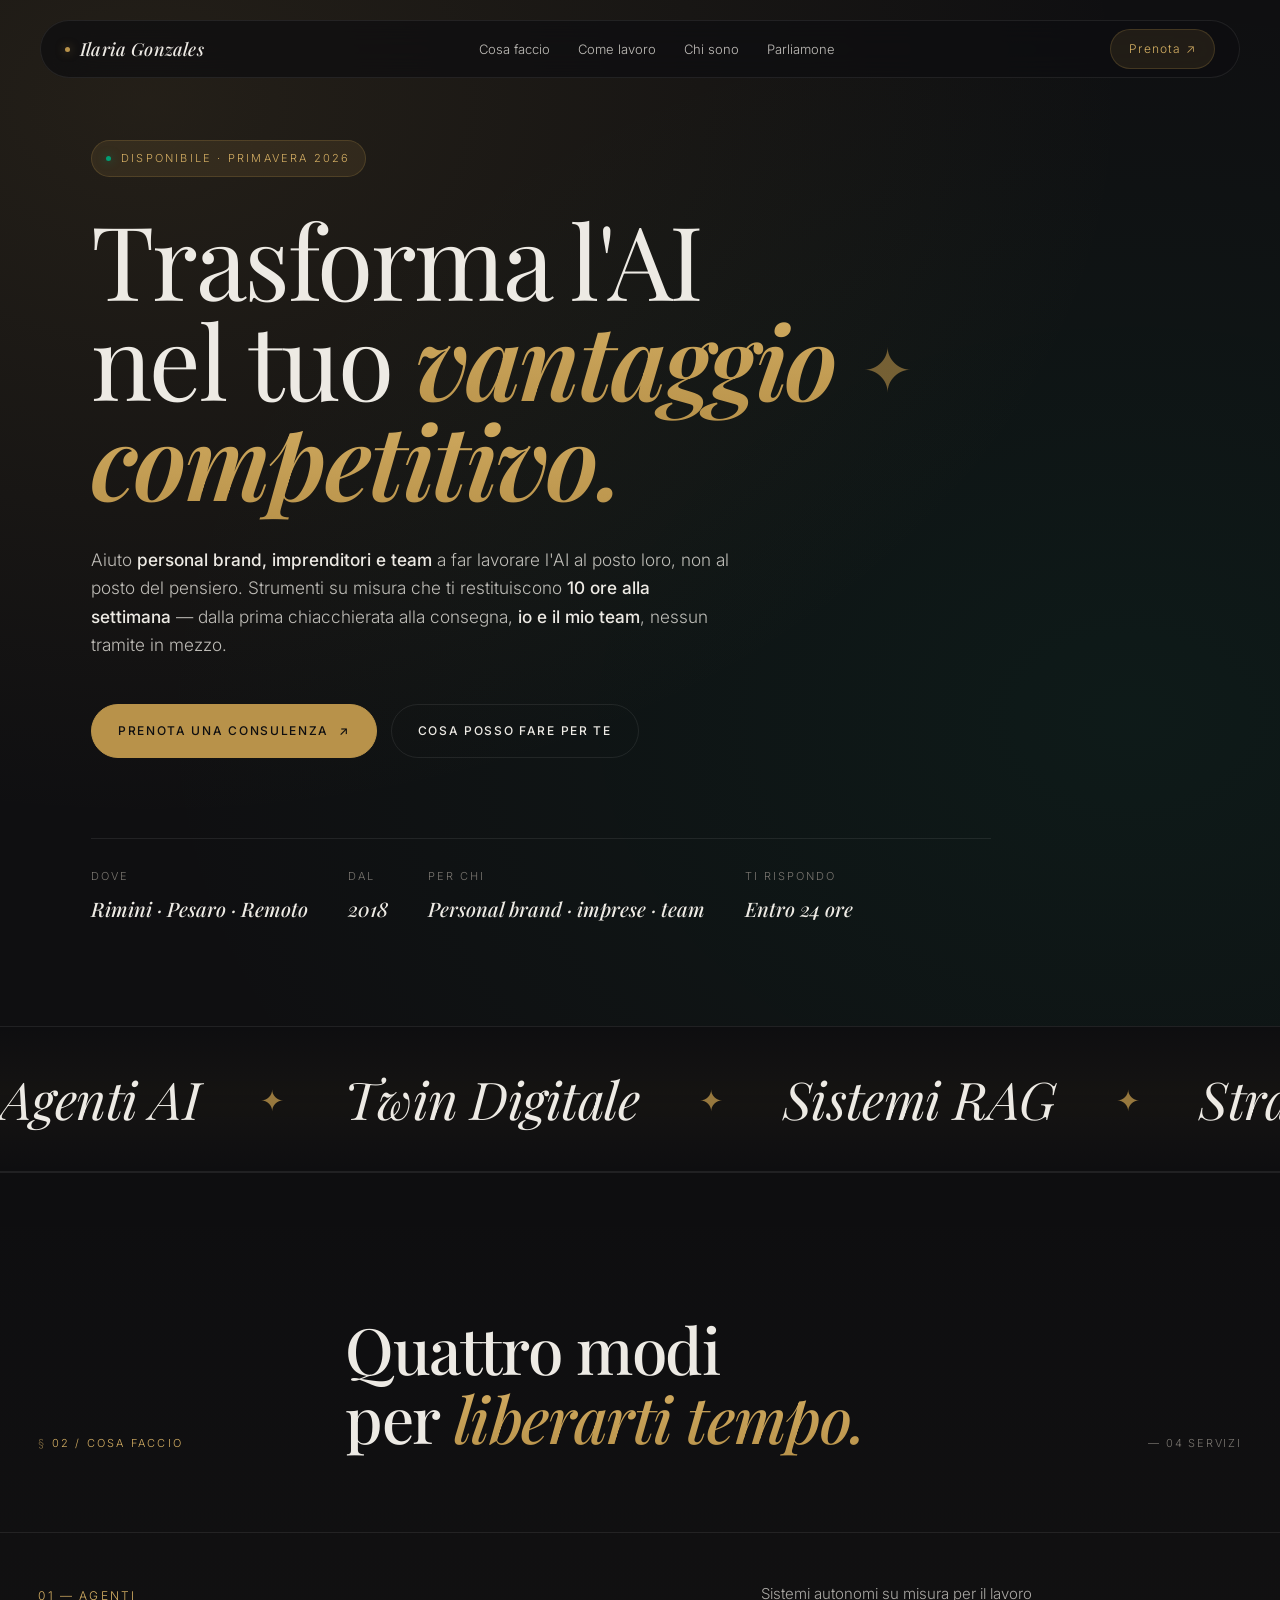
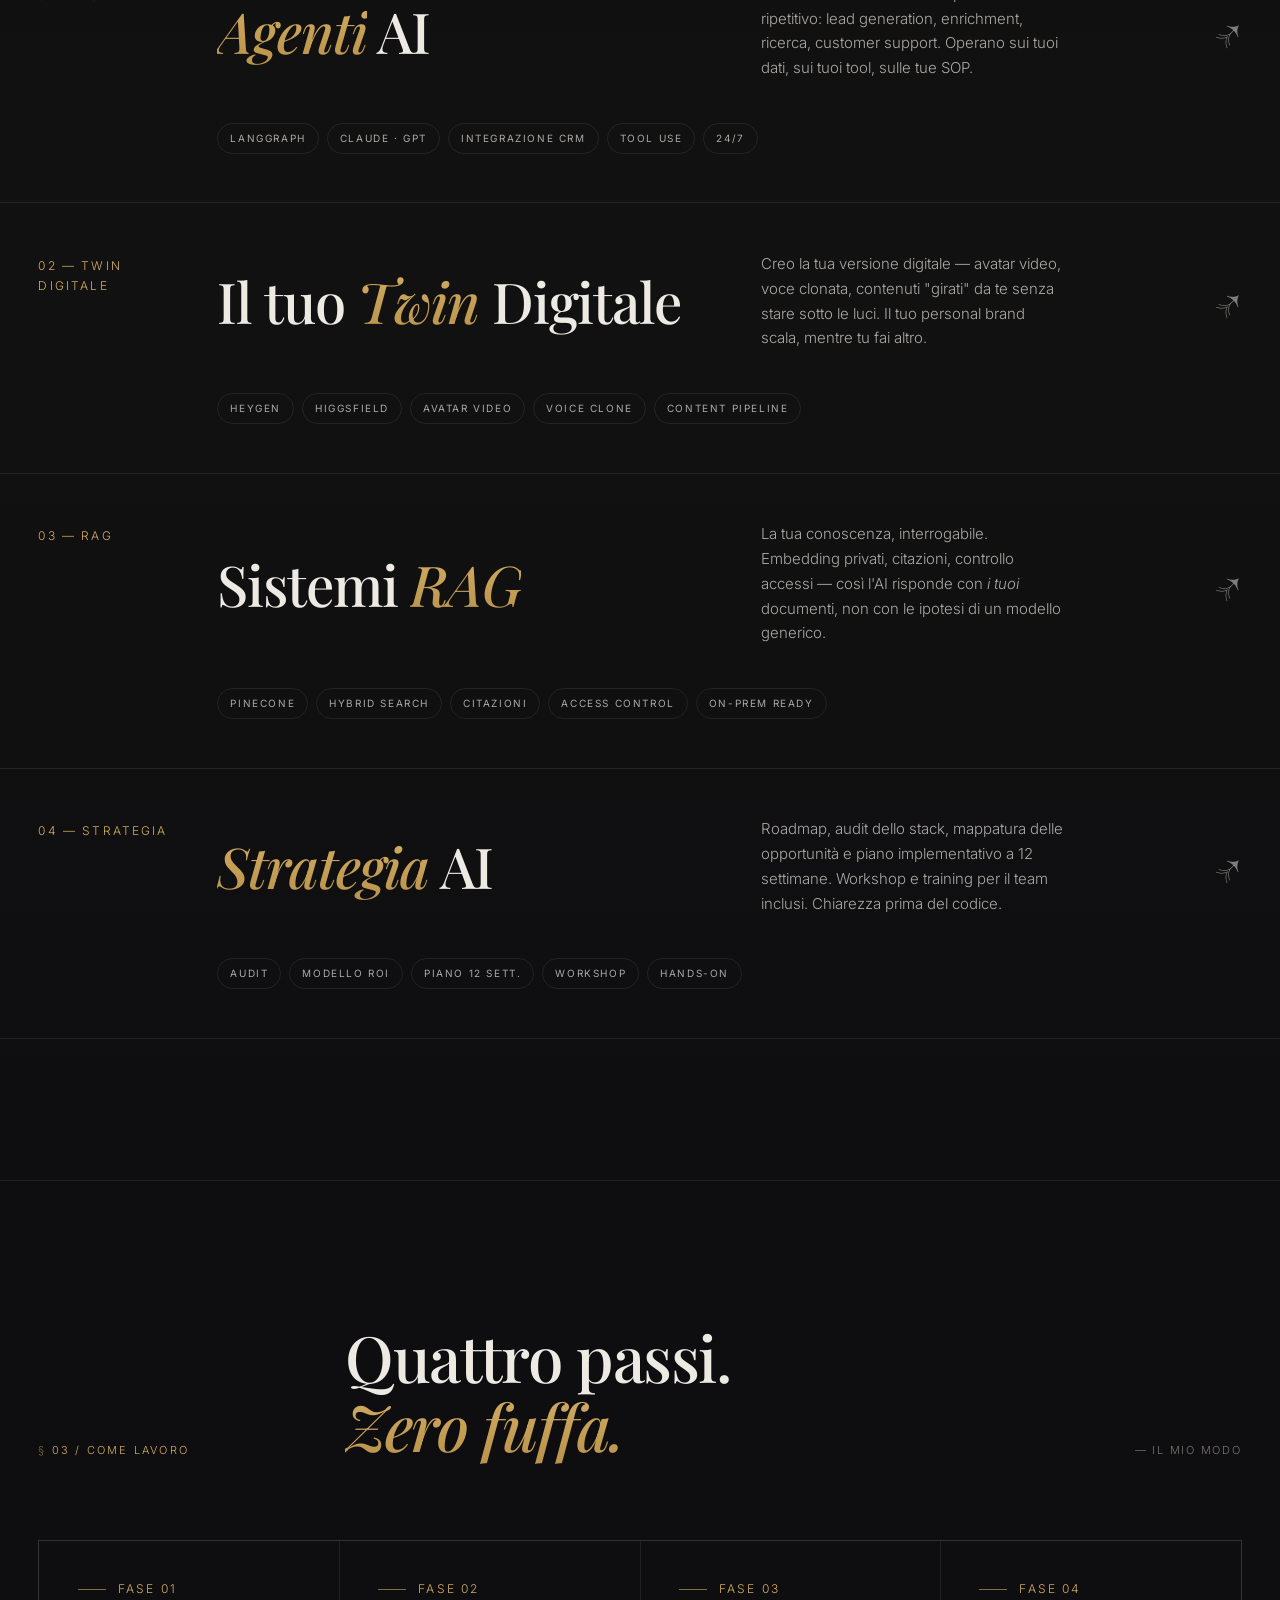
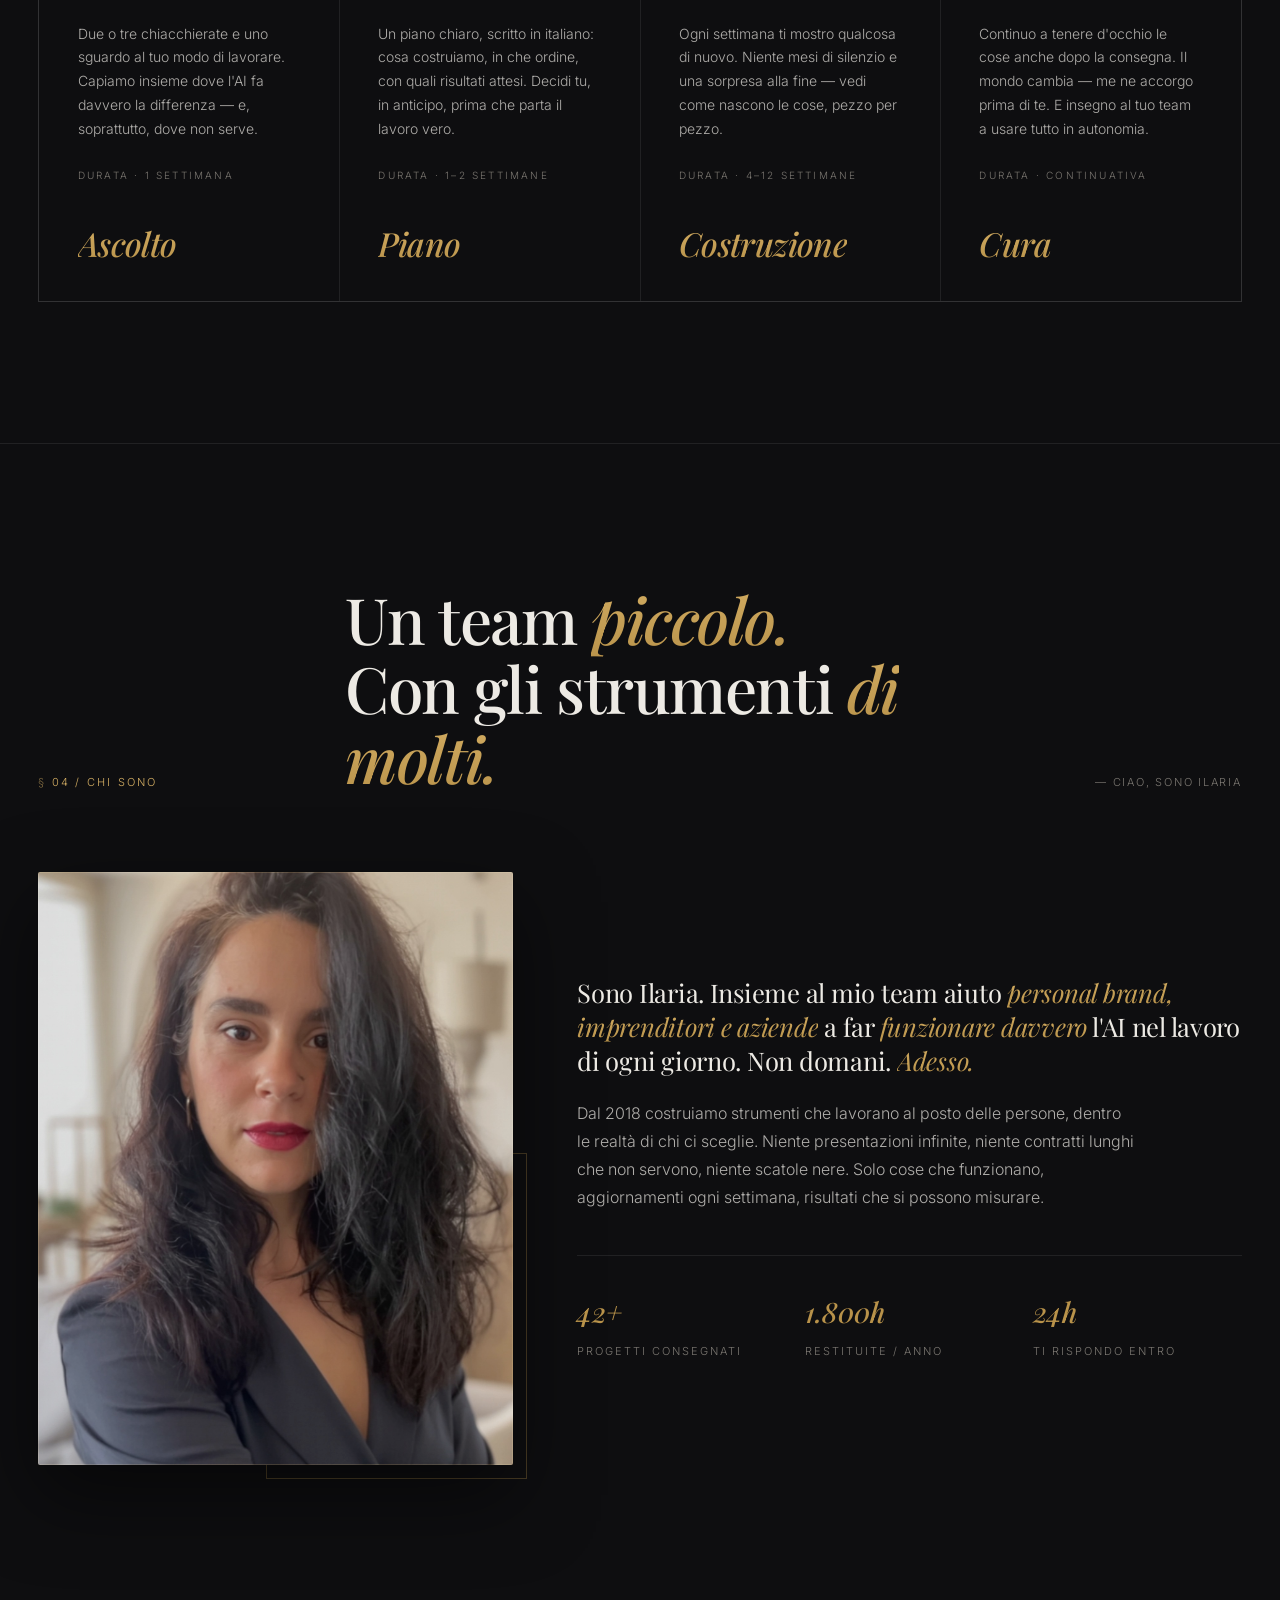
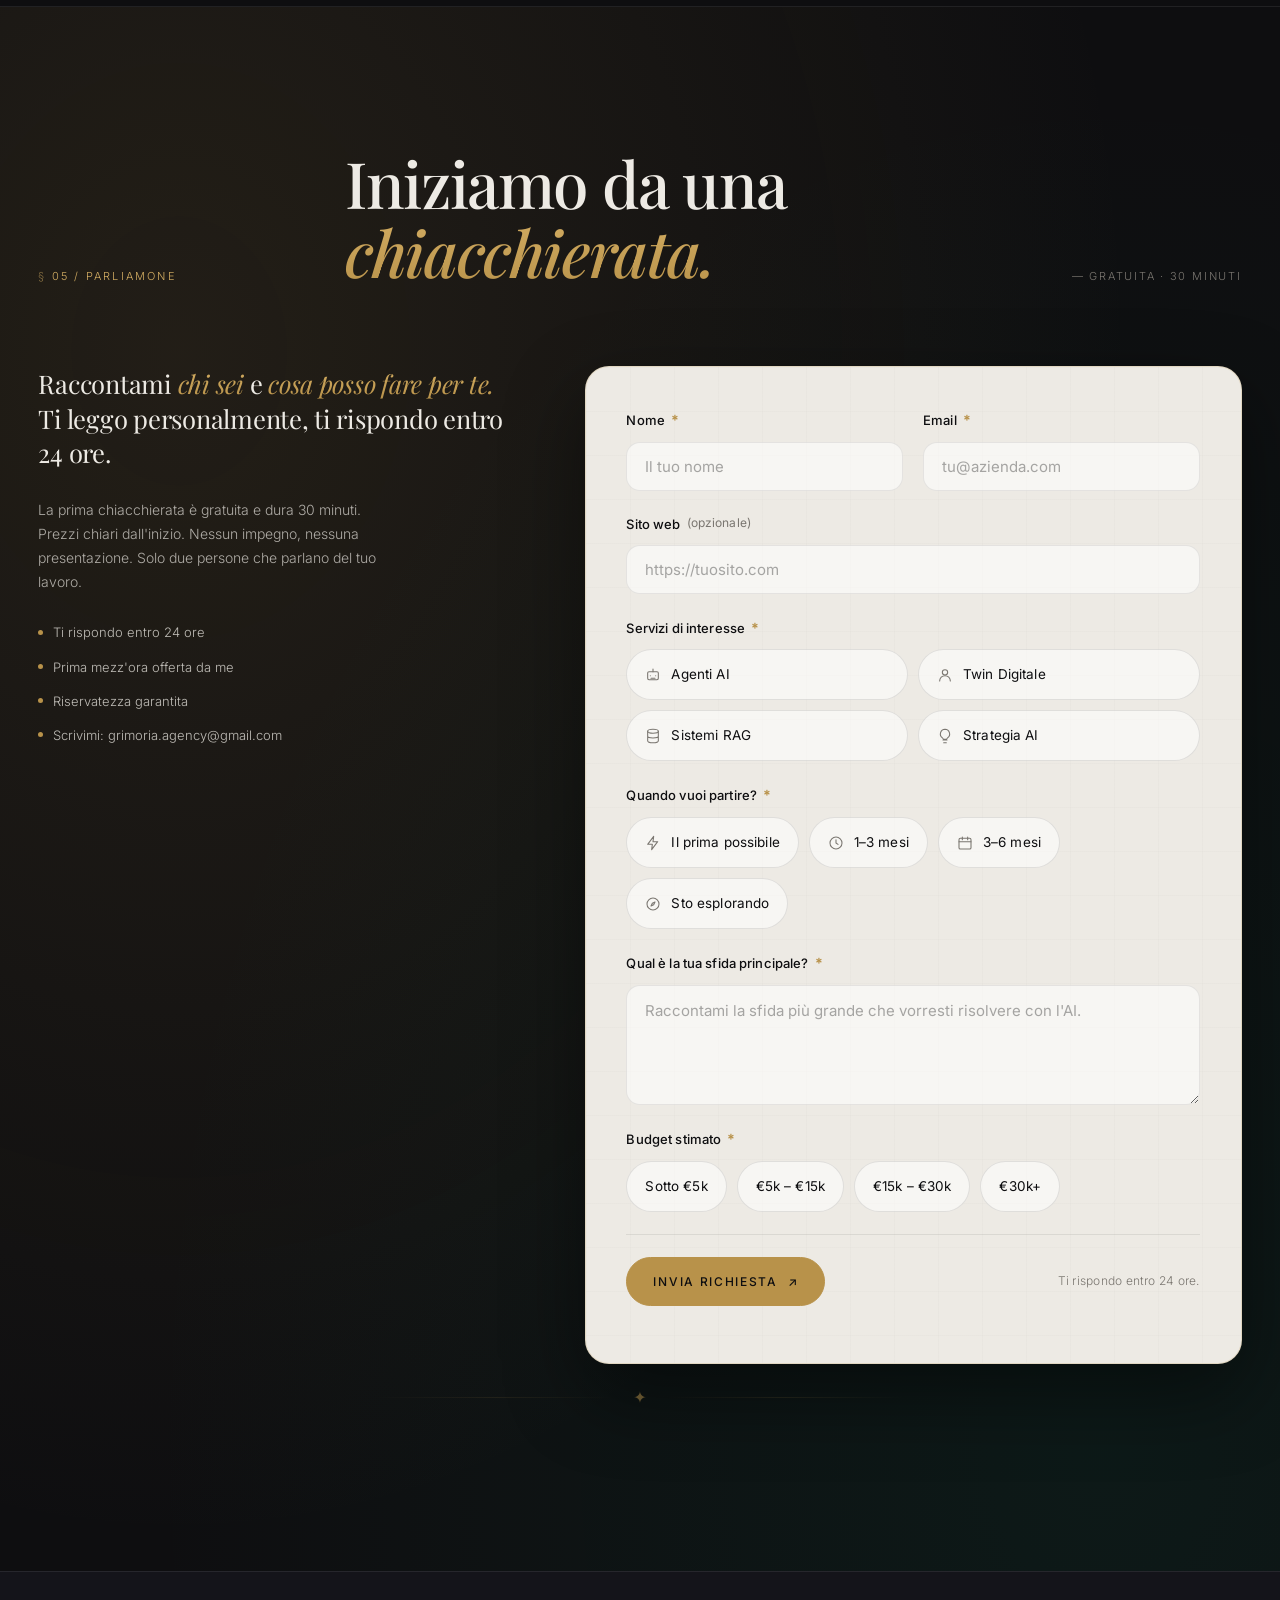
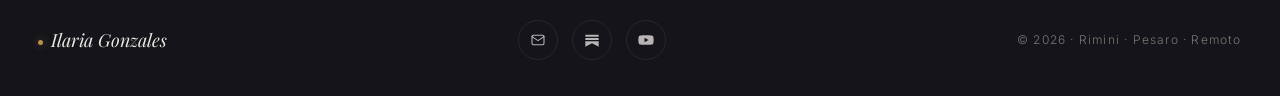
==== site/public/agency/index.html @ c204a9b6 "feat(site): upgrade grimoria.it — hero motion, lead magnet, agency nav - Hero: Variant B "Soul State" ====
<!DOCTYPE html>
<html lang="it">
<head>
<meta charset="utf-8"/>
<meta name="viewport" content="width=device-width,initial-scale=1"/>
<title>Ilaria Gonzales — Sistemi AI, Agenti & Strategia</title>
<meta name="description" content="Aiuto fondatrici, imprenditori e team piccoli a trasformare l'AI nel loro vantaggio quotidiano. Meno ore perse, più risultati — dalla prima chiacchierata alla consegna."/>
<meta property="og:title" content="Ilaria Gonzales — L'AI che lavora al posto tuo"/>
<meta property="og:description" content="Costruisco strumenti AI che fanno il lavoro ripetitivo al posto tuo. Meno ore perse, più tempo per quello che conta."/>
<meta property="og:type" content="website"/>
<link rel="preconnect" href="https://fonts.googleapis.com"/>
<link rel="preconnect" href="https://fonts.gstatic.com" crossorigin/>
<link href="https://fonts.googleapis.com/css2?family=Playfair+Display:ital,wght@0,400;0,500;0,600;0,700;1,400;1,500;1,700;1,900&family=Inter:wght@300;400;500;600&display=swap" rel="stylesheet"/>
<link rel="icon" type="image/svg+xml" href="data:image/svg+xml;utf8,<svg xmlns='http://www.w3.org/2000/svg' viewBox='0 0 32 32'><rect width='32' height='32' fill='%230E0E10'/><text x='50%25' y='64%25' text-anchor='middle' font-family='Playfair Display,Georgia,serif' font-style='italic' font-size='22' font-weight='700' fill='%23B8924A'>i</text></svg>"/>
<style>
/* ═════════════ tokens ═════════════ */
:root{
  --obsidian:#0E0E10;
  --obsidian-2:#14141A;
  --pearl:#EDEAE4;
  --pearl-deep:#E0DDD7;
  --gold:#B8924A;
  --gold-2:#D4AE63;
  --gold-dim:rgba(184,146,74,.12);
  --emerald:#009E74;
  --emerald-dim:rgba(0,158,116,.12);
  --charcoal:#3A3530;
  --stone:#7A7670;
  --border-light:rgba(255,255,255,.08);
  --border-gold:rgba(184,146,74,.22);
  --easing:cubic-bezier(.2,.8,.2,1);
}
*,*::before,*::after{box-sizing:border-box;margin:0;padding:0}
html{scroll-behavior:smooth;font-size:16px}
body{
  font-family:'Inter',system-ui,sans-serif;
  font-weight:300;line-height:1.7;
  background:var(--obsidian);color:var(--pearl);
  -webkit-font-smoothing:antialiased;
  overflow-x:hidden;
}
h1,h2,h3,h4{
  font-family:'Playfair Display',Georgia,serif;
  font-weight:500;letter-spacing:-.018em;line-height:1.08;
}
a{color:inherit;text-decoration:none}
img{max-width:100%;display:block}
::selection{background:rgba(184,146,74,.25);color:var(--gold-2)}

@media (prefers-reduced-motion:reduce){
  *,*::before,*::after{animation-duration:.01ms!important;transition-duration:.01ms!important;animation-iteration-count:1!important}
}

.mono{font-family:'Inter',sans-serif;font-weight:400;letter-spacing:.14em;text-transform:uppercase;font-size:11px}
.tag{font-family:'Inter',sans-serif;font-size:11px;letter-spacing:.18em;text-transform:uppercase;color:var(--stone)}
.wrap{max-width:1320px;margin:0 auto;padding:0 clamp(20px,3vw,40px)}

/* gold ornaments */
.orn-dot{display:inline-block;width:5px;height:5px;border-radius:50%;background:var(--gold);box-shadow:0 0 10px rgba(184,146,74,.55)}

/* reveal */
.reveal{opacity:0;transform:translateY(28px);transition:opacity .8s var(--easing),transform .8s var(--easing)}
.reveal.on{opacity:1;transform:translateY(0)}
.reveal-d1{transition-delay:.1s}.reveal-d2{transition-delay:.22s}.reveal-d3{transition-delay:.36s}.reveal-d4{transition-delay:.5s}

/* ═════════════ nav ═════════════ */
#nav{
  position:fixed;top:20px;left:50%;transform:translateX(-50%);
  width:calc(100% - 40px);max-width:1200px;z-index:100;
  background:rgba(14,14,16,.7);
  -webkit-backdrop-filter:blur(24px);backdrop-filter:blur(24px);
  border:1px solid var(--border-light);
  border-radius:100px;padding:0 24px;height:58px;
  display:flex;align-items:center;justify-content:space-between;
  transition:background .3s var(--easing);
}
#nav .brand{display:flex;align-items:center;gap:10px;font-family:'Playfair Display',serif;font-style:italic;font-weight:500;font-size:18px;letter-spacing:.01em}
#nav .brand .orn-dot{animation:pulse 2.4s var(--easing) infinite}
@keyframes pulse{
  0%{box-shadow:0 0 0 0 rgba(184,146,74,.55)}
  70%{box-shadow:0 0 0 12px rgba(184,146,74,0)}
  100%{box-shadow:0 0 0 0 rgba(184,146,74,0)}
}
#nav ul{list-style:none;display:flex;gap:28px}
#nav ul a{font-size:13px;color:var(--pearl);opacity:.8;transition:color .3s var(--easing),opacity .3s var(--easing);position:relative;padding:4px 0}
#nav ul a::after{content:"";position:absolute;left:0;bottom:0;height:1px;width:0;background:var(--gold);transition:width .4s var(--easing)}
#nav ul a:hover{opacity:1;color:var(--gold-2)}
#nav ul a:hover::after{width:100%}
#nav .cta-nav{
  display:inline-flex;align-items:center;gap:8px;
  padding:9px 18px;border:1px solid var(--border-gold);
  border-radius:999px;font-size:12px;letter-spacing:.1em;
  color:var(--gold-2);background:var(--gold-dim);
  transition:background .3s var(--easing),color .3s var(--easing),border-color .3s var(--easing);
}
#nav .cta-nav:hover{background:var(--gold);color:var(--obsidian);border-color:var(--gold)}
@media(max-width:820px){ #nav ul{display:none} }

/* ═════════════ hero ═════════════ */
.hero{
  position:relative;min-height:100vh;
  padding:140px 0 100px;
  display:flex;flex-direction:column;justify-content:center;
  overflow:hidden;
}
.hero::before{
  content:"";position:absolute;inset:-20% -10% auto -10%;height:120%;
  background:
    radial-gradient(ellipse at 18% 25%,rgba(184,146,74,.12),transparent 55%),
    radial-gradient(ellipse at 82% 75%,rgba(0,158,116,.08),transparent 55%);
  pointer-events:none;z-index:0;
}
.hero::after{
  content:"";position:absolute;inset:0;pointer-events:none;z-index:0;
  background-image:url("data:image/svg+xml;utf8,<svg xmlns='http://www.w3.org/2000/svg' width='280' height='280'><filter id='n'><feTurbulence type='fractalNoise' baseFrequency='.9' numOctaves='2' stitchTiles='stitch'/><feColorMatrix values='0 0 0 0 1  0 0 0 0 1  0 0 0 0 1  0 0 0 .06 0'/></filter><rect width='100%25' height='100%25' filter='url(%23n)'/></svg>");
  mix-blend-mode:overlay;opacity:.8;
}
.hero-inner{position:relative;z-index:1}
.hero .eyebrow{
  display:inline-flex;align-items:center;gap:10px;
  font-size:11px;letter-spacing:.2em;text-transform:uppercase;color:var(--gold-2);
  padding:8px 14px;border:1px solid var(--border-gold);border-radius:999px;
  background:var(--gold-dim);margin-bottom:32px;
}
.hero .eyebrow .orn-dot{background:var(--emerald);box-shadow:0 0 10px rgba(0,158,116,.6)}
.hero h1{
  font-size:clamp(46px,8vw,118px);line-height:.98;letter-spacing:-.025em;
  font-weight:400;max-width:18ch;
}
.hero h1 em{
  font-style:italic;color:var(--gold);font-weight:600;
  background:linear-gradient(180deg,var(--gold-2),var(--gold));
  -webkit-background-clip:text;background-clip:text;-webkit-text-fill-color:transparent;
}
.hero h1 .ornament{
  display:inline-block;color:var(--gold);font-style:normal;
  transform:translateY(-.15em);margin:0 .05em;
  font-size:.6em;opacity:.6;
}
.hero .sub{
  margin-top:36px;max-width:58ch;
  font-size:clamp(17px,1.35vw,20px);line-height:1.65;
  color:rgba(237,234,228,.78);
}
.hero .sub b{color:var(--pearl);font-weight:500}
.hero .ctas{margin-top:44px;display:flex;flex-wrap:wrap;gap:14px;align-items:center}
.hero .meta-row{
  display:flex;flex-wrap:wrap;gap:40px;margin-top:80px;
  padding-top:28px;border-top:1px solid var(--border-light);max-width:900px;
}
.hero .meta-row > div{display:flex;flex-direction:column;gap:6px}
.hero .meta-row b{font-family:'Playfair Display',serif;font-style:italic;font-size:20px;color:var(--pearl);font-weight:500}

/* buttons */
.btn{
  display:inline-flex;align-items:center;gap:10px;
  padding:16px 26px;border-radius:999px;
  font-family:'Inter',sans-serif;font-size:12px;font-weight:500;
  letter-spacing:.14em;text-transform:uppercase;
  background:var(--gold);color:var(--obsidian);
  border:1px solid var(--gold);
  transition:transform .3s var(--easing),background .3s var(--easing),color .3s var(--easing),box-shadow .3s var(--easing);
  cursor:pointer;
}
.btn:hover{background:var(--gold-2);transform:translateY(-2px);box-shadow:0 10px 30px rgba(184,146,74,.25)}
.btn .arr{display:inline-block;transition:transform .4s var(--easing)}
.btn:hover .arr{transform:translate(4px,-4px) rotate(-6deg)}
.btn:disabled{opacity:.6;cursor:not-allowed}
.btn.ghost{background:transparent;color:var(--pearl);border-color:var(--border-light)}
.btn.ghost:hover{background:rgba(255,255,255,.04);border-color:var(--gold);color:var(--gold-2);box-shadow:none}

/* ═════════════ marquee ═════════════ */
.marquee{
  border-top:1px solid var(--border-light);
  border-bottom:1px solid var(--border-light);
  overflow:hidden;padding:28px 0;
  background:linear-gradient(180deg,transparent,rgba(184,146,74,.04),transparent);
}
.marquee .track{
  display:flex;gap:60px;white-space:nowrap;
  animation:scroll 42s linear infinite;
  font-family:'Playfair Display',serif;font-style:italic;
  font-size:clamp(28px,4.2vw,52px);font-weight:400;
  color:var(--pearl);letter-spacing:-.01em;
}
.marquee .track span{display:inline-flex;align-items:center;gap:60px}
.marquee .track span::after{content:"✦";color:var(--gold);font-style:normal;font-size:.55em;opacity:.8}
@keyframes scroll{to{transform:translateX(-50%)}}

/* ═════════════ sections ═════════════ */
section{padding:clamp(90px,11vw,160px) 0;position:relative}
.section-head{
  display:grid;grid-template-columns:repeat(12,1fr);gap:24px;
  margin-bottom:clamp(48px,6.5vw,80px);align-items:end;
}
.section-head .id{grid-column:1 / span 3;font-size:11px;letter-spacing:.2em;text-transform:uppercase;color:var(--gold-2)}
.section-head .id::before{content:"§ ";opacity:.6}
.section-head h2{
  grid-column:4 / span 7;
  font-size:clamp(38px,5vw,78px);letter-spacing:-.022em;
}
.section-head h2 em{
  font-style:italic;color:var(--gold);
  background:linear-gradient(180deg,var(--gold-2),var(--gold));
  -webkit-background-clip:text;background-clip:text;-webkit-text-fill-color:transparent;
  font-weight:500;
}
.section-head .kicker{grid-column:11 / span 2;font-size:11px;letter-spacing:.16em;text-transform:uppercase;color:var(--stone);text-align:right}
@media(max-width:900px){
  .section-head .id,.section-head h2,.section-head .kicker{grid-column:1 / -1}
  .section-head .kicker{text-align:left}
}

/* ═════════════ about ═════════════ */
.about{border-top:1px solid var(--border-light)}
.about-grid{display:grid;grid-template-columns:5fr 7fr;gap:clamp(32px,5vw,72px);align-items:center}
.about-photo{
  position:relative;border-radius:2px;overflow:hidden;
  aspect-ratio:4/5;
  box-shadow:0 30px 80px rgba(0,0,0,.5);
}
.about-photo img{width:100%;height:100%;object-fit:cover;filter:grayscale(.1) contrast(1.02)}
.about-photo::before{
  content:"";position:absolute;inset:0;z-index:2;pointer-events:none;
  border:1px solid var(--border-gold);
  mix-blend-mode:screen;
}
.about-photo-wrap{position:relative}
.about-photo-wrap::after{
  content:"";position:absolute;inset:auto -14px -14px auto;width:55%;height:55%;
  border:1px solid var(--gold);opacity:.35;z-index:-1;
  pointer-events:none;
}
.about-body .lede{
  font-family:'Playfair Display',serif;
  font-size:clamp(22px,2vw,30px);line-height:1.32;font-weight:400;
  color:var(--pearl);letter-spacing:-.01em;
}
.about-body .lede em{font-style:italic;color:var(--gold);
  background:linear-gradient(180deg,var(--gold-2),var(--gold));
  -webkit-background-clip:text;background-clip:text;-webkit-text-fill-color:transparent;
}
.about-body p + p{margin-top:22px}
.about-body p.body{color:rgba(237,234,228,.72);font-size:16px;line-height:1.75;max-width:56ch}
.about-stats{
  display:grid;grid-template-columns:repeat(3,1fr);gap:20px;margin-top:44px;
  padding-top:32px;border-top:1px solid var(--border-light);
}
.about-stats div{display:flex;flex-direction:column;gap:6px}
.about-stats b{font-family:'Playfair Display',serif;font-style:italic;font-size:28px;color:var(--gold);font-weight:500}
.about-stats .tag{color:var(--stone)}
@media(max-width:900px){
  .about-grid{grid-template-columns:1fr}
  .about-photo-wrap{max-width:380px}
}

/* ═════════════ services ═════════════ */
.services{border-top:1px solid var(--border-light);background:linear-gradient(180deg,transparent,rgba(184,146,74,.025) 40%,transparent)}
.svc-list{border-top:1px solid var(--border-light)}
.svc{
  display:grid;grid-template-columns:repeat(12,1fr);gap:24px;align-items:center;
  padding:clamp(32px,3.8vw,56px) 0;
  border-bottom:1px solid var(--border-light);
  position:relative;cursor:pointer;
  transition:background .5s var(--easing);
}
.svc::before{
  content:"";position:absolute;left:0;top:0;bottom:0;width:0;
  background:linear-gradient(90deg,rgba(184,146,74,.08),transparent 50%);
  transition:width .6s var(--easing);pointer-events:none;
}
.svc:hover::before{width:100%}
.svc:hover .svc-arr{color:var(--gold);transform:translate(8px,-8px) rotate(-4deg);opacity:1}
.svc:hover .title em{filter:brightness(1.15)}
.svc .num{
  grid-column:1 / span 2;padding-left:clamp(20px,3vw,40px);
  font-size:12px;letter-spacing:.18em;text-transform:uppercase;color:var(--gold-2);
  align-self:start;padding-top:4px;
}
.svc .title{
  grid-column:3 / span 5;
  font-size:clamp(34px,4.4vw,64px);letter-spacing:-.02em;
}
.svc .title em{
  font-style:italic;color:var(--gold);font-weight:500;
  background:linear-gradient(180deg,var(--gold-2),var(--gold));
  -webkit-background-clip:text;background-clip:text;-webkit-text-fill-color:transparent;
  transition:filter .4s var(--easing);
}
.svc .desc{
  grid-column:8 / span 3;
  font-size:15px;line-height:1.65;color:rgba(237,234,228,.7);
  max-width:40ch;
}
.svc .svc-arr{
  grid-column:11 / span 2;justify-self:end;padding-right:clamp(20px,3vw,40px);
  font-size:42px;color:var(--pearl);opacity:.5;font-family:'Playfair Display',serif;
  transition:transform .5s var(--easing),color .4s var(--easing),opacity .4s var(--easing);
}
.svc-tags{grid-column:3 / span 9;display:flex;flex-wrap:wrap;gap:8px;margin-top:18px}
.svc-tags span{
  font-size:10px;letter-spacing:.16em;text-transform:uppercase;font-weight:400;
  padding:6px 12px;border:1px solid var(--border-light);border-radius:999px;
  color:rgba(237,234,228,.7);
  transition:border-color .3s var(--easing),color .3s var(--easing);
}
.svc:hover .svc-tags span{border-color:var(--border-gold);color:var(--gold-2)}
@media(max-width:900px){
  .svc{padding:32px clamp(20px,3vw,32px)}
  .svc .num,.svc .title,.svc .desc,.svc .svc-arr,.svc-tags{grid-column:1 / -1;padding:0}
  .svc .svc-arr{justify-self:start;margin-top:10px}
  .svc .desc{margin-top:12px}
}

/* ═════════════ approach ═════════════ */
.approach{border-top:1px solid var(--border-light)}
.phases{
  display:grid;grid-template-columns:repeat(4,1fr);
  gap:1px;background:var(--border-light);
  border:1px solid var(--border-light);
}
.phase{
  background:var(--obsidian);padding:clamp(28px,3vw,40px);
  display:flex;flex-direction:column;gap:22px;min-height:360px;
  transition:background .45s var(--easing);
  position:relative;
}
.phase:hover{background:var(--obsidian-2)}
.phase:hover .phase-n{color:var(--gold)}
.phase .phase-n{
  font-size:12px;letter-spacing:.18em;text-transform:uppercase;color:var(--gold-2);
  display:flex;align-items:center;gap:12px;
  transition:color .3s var(--easing);
}
.phase .phase-n::before{content:"";width:28px;height:1px;background:currentColor;opacity:.6}
.phase h3{
  font-size:clamp(28px,2.6vw,38px);margin-top:auto;letter-spacing:-.018em;
}
.phase h3 em{
  font-style:italic;color:var(--gold);
  background:linear-gradient(180deg,var(--gold-2),var(--gold));
  -webkit-background-clip:text;background-clip:text;-webkit-text-fill-color:transparent;
}
.phase p{font-size:14px;line-height:1.7;color:rgba(237,234,228,.72)}
.phase .phase-meta{font-size:10px;letter-spacing:.22em;text-transform:uppercase;color:var(--stone);margin-top:4px}
@media(max-width:900px){
  .phases{grid-template-columns:1fr}
  .phase{min-height:auto}
}

/* ═════════════ contact ═════════════ */
.contact{border-top:1px solid var(--border-light);position:relative;overflow:hidden}
.contact::before{
  content:"";position:absolute;inset:-20% -10%;pointer-events:none;
  background:
    radial-gradient(ellipse at 20% 30%,rgba(184,146,74,.12),transparent 55%),
    radial-gradient(ellipse at 80% 80%,rgba(0,158,116,.08),transparent 55%);
}
.contact .wrap{position:relative;z-index:1}
.contact-grid{display:grid;grid-template-columns:5fr 7fr;gap:clamp(40px,6vw,80px);align-items:start}
.contact-copy .lead{
  font-family:'Playfair Display',serif;
  font-size:clamp(22px,2vw,28px);line-height:1.36;font-weight:400;
  color:var(--pearl);letter-spacing:-.01em;max-width:34ch;
}
.contact-copy .lead em{font-style:italic;color:var(--gold);
  background:linear-gradient(180deg,var(--gold-2),var(--gold));
  -webkit-background-clip:text;background-clip:text;-webkit-text-fill-color:transparent;
}
.contact-copy .note{margin-top:28px;font-size:14px;line-height:1.7;color:rgba(237,234,228,.7);max-width:40ch}
.contact-copy ul{list-style:none;margin-top:28px;display:flex;flex-direction:column;gap:12px}
.contact-copy ul li{font-size:13px;color:rgba(237,234,228,.78);display:flex;align-items:center;gap:10px}
.contact-copy ul li::before{content:"";width:5px;height:5px;border-radius:50%;background:var(--gold);flex-shrink:0}

/* form — pearl card on dark */
.form{
  background:var(--pearl);
  color:var(--obsidian);
  border:1px solid var(--border-gold);
  border-radius:24px;
  padding:clamp(28px,3.2vw,44px);
  box-shadow:0 30px 80px rgba(0,0,0,.45);
  position:relative;overflow:hidden;
}
.form::before{
  content:"";position:absolute;inset:0;pointer-events:none;opacity:.35;
  background-image:linear-gradient(rgba(11,11,11,.035) 1px,transparent 1px),linear-gradient(90deg,rgba(11,11,11,.035) 1px,transparent 1px);
  background-size:44px 44px;mix-blend-mode:multiply;
}
.form > *{position:relative;z-index:1}
.form .row{display:grid;grid-template-columns:1fr 1fr;gap:20px}
.form .field{display:flex;flex-direction:column;gap:10px;margin-bottom:22px}
.form label{
  font-family:'Inter',sans-serif;
  font-size:13px;letter-spacing:.01em;text-transform:none;
  color:var(--obsidian);font-weight:500;
  display:flex;align-items:center;gap:6px;
}
.form label .req{color:var(--gold);font-size:14px;font-weight:700}
.form label .opt{color:var(--stone);font-size:12px;font-weight:400}
.form input[type=text],.form input[type=email],.form input[type=url],.form textarea{
  font-family:'Inter',sans-serif;font-size:15px;font-weight:400;color:var(--obsidian);
  background:rgba(255,255,255,.55);
  border:1px solid rgba(11,11,11,.08);
  border-radius:14px;
  padding:14px 18px;outline:none;resize:none;width:100%;
  transition:border-color .25s var(--easing),background .25s var(--easing),box-shadow .25s var(--easing);
}
.form input::placeholder,.form textarea::placeholder{color:rgba(11,11,11,.35);font-weight:400}
.form input:focus,.form textarea:focus{
  border-color:var(--gold);background:#fff;
  box-shadow:0 0 0 4px rgba(184,146,74,.1);
}
.form textarea{min-height:120px;line-height:1.5;resize:vertical}

/* chip groups */
.chips{display:flex;flex-wrap:wrap;gap:10px}
.chips.cols-2{display:grid;grid-template-columns:repeat(2,1fr);gap:10px}
.chip{position:relative;cursor:pointer;user-select:none}
.chip input{position:absolute;opacity:0;pointer-events:none}
.chip span{
  display:inline-flex;align-items:center;gap:10px;width:100%;
  padding:13px 18px;border-radius:999px;
  background:rgba(255,255,255,.55);
  border:1px solid rgba(11,11,11,.1);
  font-family:'Inter',sans-serif;font-size:13.5px;font-weight:400;color:var(--obsidian);
  transition:background .25s var(--easing),border-color .25s var(--easing),color .25s var(--easing),box-shadow .25s var(--easing),transform .2s var(--easing);
}
.chip span svg{width:16px;height:16px;stroke:var(--stone);fill:none;flex-shrink:0;transition:stroke .25s var(--easing)}
.chip:hover span{border-color:var(--gold);background:#fff}
.chip input:checked + span{
  background:var(--gold);color:var(--obsidian);border-color:var(--gold);
  box-shadow:0 6px 18px rgba(184,146,74,.28);
}
.chip input:checked + span svg{stroke:var(--obsidian)}
.chip input:focus-visible + span{outline:2px solid var(--gold);outline-offset:3px}
.chips.cols-2 .chip span{justify-content:flex-start}

.form .submit{
  margin-top:14px;display:flex;justify-content:space-between;align-items:center;
  gap:16px;flex-wrap:wrap;padding-top:22px;
  border-top:1px solid rgba(11,11,11,.08);
}
.form .submit small{font-size:12px;color:var(--stone);letter-spacing:.02em}
.form .submit .btn{background:var(--gold);color:var(--obsidian);border-color:var(--gold)}
.form .submit .btn:hover{background:var(--obsidian);color:var(--pearl);border-color:var(--obsidian);box-shadow:0 10px 30px rgba(0,0,0,.3)}

.form .status{margin-top:16px;font-size:13.5px;color:var(--charcoal);opacity:0;transition:opacity .4s var(--easing);line-height:1.45}
.form .status.show{opacity:1}
.form .status.ok{color:#2E7D5B}
.form .status.err{color:#B14A2F}

@media(max-width:640px){
  .form .row{grid-template-columns:1fr}
  .chips.cols-2{grid-template-columns:1fr}
}

@media(max-width:900px){
  .contact-grid{grid-template-columns:1fr}
}

/* ═════════════ footer ═════════════ */
footer{
  border-top:1px solid var(--border-light);
  padding:48px 0 36px;background:var(--obsidian-2);
}
.foot{display:flex;justify-content:space-between;align-items:center;flex-wrap:wrap;gap:20px}
.foot .brand-foot{font-family:'Playfair Display',serif;font-style:italic;font-size:18px;color:var(--pearl)}
.foot .brand-foot .orn-dot{background:var(--gold);margin-right:8px;vertical-align:middle}
.foot .socials{display:flex;gap:14px}
.foot .socials a{
  display:inline-flex;align-items:center;justify-content:center;
  width:40px;height:40px;border-radius:50%;
  border:1px solid var(--border-light);
  color:rgba(237,234,228,.75);
  transition:color .3s var(--easing),border-color .3s var(--easing),background .3s var(--easing),transform .3s var(--easing);
}
.foot .socials a:hover{
  color:var(--obsidian);background:var(--gold);border-color:var(--gold);
  transform:translateY(-2px);
}
.foot .socials svg{width:16px;height:16px;display:block}
.foot a{font-size:12px;letter-spacing:.14em;text-transform:uppercase;color:rgba(237,234,228,.65);transition:color .3s var(--easing)}
.foot a:hover{color:var(--gold-2)}
.foot .copy{font-size:12px;letter-spacing:.1em;color:var(--stone)}

/* decorative ornament separator */
.sep{display:flex;align-items:center;justify-content:center;gap:16px;padding:20px 0;color:var(--gold);opacity:.5}
.sep::before,.sep::after{content:"";flex:1;height:1px;background:linear-gradient(90deg,transparent,var(--border-gold),transparent);max-width:240px}
</style>
</head>
<body>

<!-- nav -->
<nav id="nav">
  <a href="#top" class="brand"><span class="orn-dot"></span>Ilaria Gonzales</a>
  <ul>
    <li><a href="#services">Cosa faccio</a></li>
    <li><a href="#approach">Come lavoro</a></li>
    <li><a href="#about">Chi sono</a></li>
    <li><a href="#contact">Parliamone</a></li>
  </ul>
  <a href="#contact" class="cta-nav">Prenota ↗</a>
</nav>

<!-- hero -->
<main id="top">
<section class="hero">
  <div class="wrap hero-inner">
    <div class="eyebrow reveal"><span class="orn-dot"></span>Disponibile · primavera 2026</div>
    <h1 class="reveal reveal-d1">
      Trasforma l'AI <br/>nel tuo <em>vantaggio</em> <span class="ornament">✦</span> <em>competitivo.</em>
    </h1>
    <p class="sub reveal reveal-d2">
      Aiuto <b>personal brand, imprenditori e team</b> a far lavorare l'AI al posto loro,
      non al posto del pensiero. Strumenti su misura che ti restituiscono
      <b>10 ore alla settimana</b> — dalla prima chiacchierata alla consegna,
      <b>io e il mio team</b>, nessun tramite in mezzo.
    </p>
    <div class="ctas reveal reveal-d3">
      <a class="btn" href="#contact">Prenota una consulenza <span class="arr">↗</span></a>
      <a class="btn ghost" href="#services">Cosa posso fare per te</a>
    </div>
    <div class="meta-row reveal reveal-d4">
      <div><span class="tag">Dove</span><b>Rimini · Pesaro · Remoto</b></div>
      <div><span class="tag">Dal</span><b>2018</b></div>
      <div><span class="tag">Per chi</span><b>Personal brand · imprese · team</b></div>
      <div><span class="tag">Ti rispondo</span><b>Entro 24 ore</b></div>
    </div>
  </div>
</section>
</main>

<!-- marquee -->
<div class="marquee" aria-hidden="true">
  <div class="track">
    <span>Agenti AI</span><span>Twin Digitale</span><span>Sistemi RAG</span><span>Strategia AI</span><span>Personal Brand</span><span>Automazione</span>
    <span>Agenti AI</span><span>Twin Digitale</span><span>Sistemi RAG</span><span>Strategia AI</span><span>Personal Brand</span><span>Automazione</span>
  </div>
</div>

<!-- services -->
<section class="services" id="services">
  <div class="wrap">
    <div class="section-head">
      <span class="id">02 / Cosa faccio</span>
      <h2 class="reveal">Quattro modi <br/>per <em>liberarti tempo.</em></h2>
      <span class="kicker">— 04 servizi</span>
    </div>
  </div>
  <div class="svc-list">
    <article class="svc">
      <div class="num">01 — Agenti</div>
      <h3 class="title"><em>Agenti</em> AI</h3>
      <p class="desc">Sistemi autonomi su misura per il lavoro ripetitivo: lead generation, enrichment, ricerca, customer support. Operano sui tuoi dati, sui tuoi tool, sulle tue SOP.</p>
      <div class="svc-arr">↗</div>
      <div class="svc-tags">
        <span>LangGraph</span><span>Claude · GPT</span><span>Integrazione CRM</span><span>Tool use</span><span>24/7</span>
      </div>
    </article>

    <article class="svc">
      <div class="num">02 — Twin Digitale</div>
      <h3 class="title">Il tuo <em>Twin</em> Digitale</h3>
      <p class="desc">Creo la tua versione digitale — avatar video, voce clonata, contenuti "girati" da te senza stare sotto le luci. Il tuo personal brand scala, mentre tu fai altro.</p>
      <div class="svc-arr">↗</div>
      <div class="svc-tags">
        <span>HeyGen</span><span>Higgsfield</span><span>Avatar video</span><span>Voice clone</span><span>Content pipeline</span>
      </div>
    </article>

    <article class="svc">
      <div class="num">03 — RAG</div>
      <h3 class="title">Sistemi <em>RAG</em></h3>
      <p class="desc">La tua conoscenza, interrogabile. Embedding privati, citazioni, controllo accessi — così l'AI risponde con <i>i tuoi</i> documenti, non con le ipotesi di un modello generico.</p>
      <div class="svc-arr">↗</div>
      <div class="svc-tags">
        <span>Pinecone</span><span>Hybrid search</span><span>Citazioni</span><span>Access control</span><span>On-prem ready</span>
      </div>
    </article>

    <article class="svc">
      <div class="num">04 — Strategia</div>
      <h3 class="title"><em>Strategia</em> AI</h3>
      <p class="desc">Roadmap, audit dello stack, mappatura delle opportunità e piano implementativo a 12 settimane. Workshop e training per il team inclusi. Chiarezza prima del codice.</p>
      <div class="svc-arr">↗</div>
      <div class="svc-tags">
        <span>Audit</span><span>Modello ROI</span><span>Piano 12 sett.</span><span>Workshop</span><span>Hands-on</span>
      </div>
    </article>
  </div>
</section>

<!-- approach -->
<section class="approach" id="approach">
  <div class="wrap">
    <div class="section-head">
      <span class="id">03 / Come lavoro</span>
      <h2 class="reveal">Quattro passi. <br/><em>Zero fuffa.</em></h2>
      <span class="kicker">— Il mio modo</span>
    </div>
    <div class="phases reveal">
      <div class="phase">
        <div class="phase-n">Fase 01</div>
        <p>Due o tre chiacchierate e uno sguardo al tuo modo di lavorare. Capiamo insieme dove l'AI fa davvero la differenza — e, soprattutto, dove non serve.</p>
        <div class="phase-meta">Durata · 1 settimana</div>
        <h3><em>Ascolto</em></h3>
      </div>
      <div class="phase">
        <div class="phase-n">Fase 02</div>
        <p>Un piano chiaro, scritto in italiano: cosa costruiamo, in che ordine, con quali risultati attesi. Decidi tu, in anticipo, prima che parta il lavoro vero.</p>
        <div class="phase-meta">Durata · 1–2 settimane</div>
        <h3><em>Piano</em></h3>
      </div>
      <div class="phase">
        <div class="phase-n">Fase 03</div>
        <p>Ogni settimana ti mostro qualcosa di nuovo. Niente mesi di silenzio e una sorpresa alla fine — vedi come nascono le cose, pezzo per pezzo.</p>
        <div class="phase-meta">Durata · 4–12 settimane</div>
        <h3><em>Costruzione</em></h3>
      </div>
      <div class="phase">
        <div class="phase-n">Fase 04</div>
        <p>Continuo a tenere d'occhio le cose anche dopo la consegna. Il mondo cambia — me ne accorgo prima di te. E insegno al tuo team a usare tutto in autonomia.</p>
        <div class="phase-meta">Durata · Continuativa</div>
        <h3><em>Cura</em></h3>
      </div>
    </div>
  </div>
</section>

<!-- about -->
<section class="about" id="about">
  <div class="wrap">
    <div class="section-head">
      <span class="id">04 / Chi sono</span>
      <h2 class="reveal">Un team <em>piccolo.</em><br/>Con gli strumenti <em>di molti.</em></h2>
      <span class="kicker">— Ciao, sono Ilaria</span>
    </div>
    <div class="about-grid">
      <div class="about-photo-wrap reveal">
        <div class="about-photo">
          <img src="assets/ilaria-gonzales-portrait.jpg" alt="Ilaria Gonzales — ritratto" loading="lazy"/>
        </div>
      </div>
      <div class="about-body reveal reveal-d1">
        <p class="lede">
          Sono Ilaria. Insieme al mio team aiuto <em>personal brand, imprenditori e aziende</em>
          a far <em>funzionare davvero</em> l'AI nel lavoro di ogni giorno.
          Non domani. <em>Adesso.</em>
        </p>
        <p class="body">
          Dal 2018 costruiamo strumenti che lavorano al posto delle persone, dentro le realtà
          di chi ci sceglie. Niente presentazioni infinite, niente contratti lunghi che non
          servono, niente scatole nere. Solo cose che funzionano, aggiornamenti ogni settimana,
          risultati che si possono misurare.
        </p>
        <div class="about-stats">
          <div><b>42+</b><span class="tag">Progetti consegnati</span></div>
          <div><b>1.800h</b><span class="tag">Restituite / anno</span></div>
          <div><b>24h</b><span class="tag">Ti rispondo entro</span></div>
        </div>
      </div>
    </div>
  </div>
</section>

<!-- contact -->
<section class="contact" id="contact">
  <div class="wrap">
    <div class="section-head">
      <span class="id">05 / Parliamone</span>
      <h2 class="reveal">Iniziamo da una <em>chiacchierata.</em></h2>
      <span class="kicker">— Gratuita · 30 minuti</span>
    </div>

    <div class="contact-grid">
      <div class="contact-copy reveal">
        <p class="lead">
          Raccontami <em>chi sei</em> e <em>cosa posso fare per te.</em>
          Ti leggo personalmente, ti rispondo entro 24 ore.
        </p>
        <p class="note">
          La prima chiacchierata è gratuita e dura 30 minuti.
          Prezzi chiari dall'inizio. Nessun impegno, nessuna presentazione.
          Solo due persone che parlano del tuo lavoro.
        </p>
        <ul>
          <li>Ti rispondo entro 24 ore</li>
          <li>Prima mezz'ora offerta da me</li>
          <li>Riservatezza garantita</li>
          <li>Scrivimi: grimoria.agency@gmail.com</li>
        </ul>
      </div>

      <form class="form reveal reveal-d1"
            action="https://formsubmit.co/grimoria.agency@gmail.com"
            method="POST"
            id="contactForm"
            novalidate>
        <input type="hidden" name="_subject" value="Nuova richiesta — ilariagonzales.com"/>
        <input type="hidden" name="_captcha" value="false"/>
        <input type="hidden" name="_template" value="table"/>
        <input type="text" name="_honey" style="display:none" tabindex="-1" autocomplete="off"/>

        <div class="row">
          <div class="field">
            <label for="f-name">Nome <span class="req">*</span></label>
            <input id="f-name" name="name" type="text" required placeholder="Il tuo nome"/>
          </div>
          <div class="field">
            <label for="f-email">Email <span class="req">*</span></label>
            <input id="f-email" name="email" type="email" required placeholder="tu@azienda.com"/>
          </div>
        </div>

        <div class="field">
          <label for="f-url">Sito web <span class="opt">(opzionale)</span></label>
          <input id="f-url" name="website" type="url" placeholder="https://tuosito.com"/>
        </div>

        <div class="field">
          <label>Servizi di interesse <span class="req">*</span></label>
          <div class="chips cols-2" id="servicesGroup">
            <label class="chip">
              <input type="checkbox" name="services" value="Agenti AI"/>
              <span>
                <svg viewBox="0 0 24 24" stroke-width="1.6" stroke-linecap="round" stroke-linejoin="round"><rect x="4" y="7" width="16" height="12" rx="2"/><path d="M12 7V3M8 13h.01M16 13h.01M9 17h6"/></svg>
                Agenti AI
              </span>
            </label>
            <label class="chip">
              <input type="checkbox" name="services" value="Twin Digitale"/>
              <span>
                <svg viewBox="0 0 24 24" stroke-width="1.6" stroke-linecap="round" stroke-linejoin="round"><circle cx="12" cy="8" r="4"/><path d="M4 21c0-4.4 3.6-8 8-8s8 3.6 8 8"/></svg>
                Twin Digitale
              </span>
            </label>
            <label class="chip">
              <input type="checkbox" name="services" value="Sistemi RAG"/>
              <span>
                <svg viewBox="0 0 24 24" stroke-width="1.6" stroke-linecap="round" stroke-linejoin="round"><ellipse cx="12" cy="5" rx="8" ry="3"/><path d="M4 5v14c0 1.7 3.6 3 8 3s8-1.3 8-3V5M4 12c0 1.7 3.6 3 8 3s8-1.3 8-3"/></svg>
                Sistemi RAG
              </span>
            </label>
            <label class="chip">
              <input type="checkbox" name="services" value="Strategia AI"/>
              <span>
                <svg viewBox="0 0 24 24" stroke-width="1.6" stroke-linecap="round" stroke-linejoin="round"><path d="M9 18h6M10 22h4M12 2a7 7 0 0 0-4 12.7c1 .8 1.5 1.6 1.5 2.3h5c0-.7.5-1.5 1.5-2.3A7 7 0 0 0 12 2z"/></svg>
                Strategia AI
              </span>
            </label>
          </div>
        </div>

        <div class="field">
          <label>Quando vuoi partire? <span class="req">*</span></label>
          <div class="chips" id="timelineGroup">
            <label class="chip">
              <input type="radio" name="timeline" value="Il prima possibile"/>
              <span>
                <svg viewBox="0 0 24 24" stroke-width="1.6" stroke-linecap="round" stroke-linejoin="round"><path d="M13 2 4 14h7l-1 8 9-12h-7l1-8z"/></svg>
                Il prima possibile
              </span>
            </label>
            <label class="chip">
              <input type="radio" name="timeline" value="1-3 mesi"/>
              <span>
                <svg viewBox="0 0 24 24" stroke-width="1.6" stroke-linecap="round" stroke-linejoin="round"><circle cx="12" cy="12" r="9"/><path d="M12 7v5l3 2"/></svg>
                1–3 mesi
              </span>
            </label>
            <label class="chip">
              <input type="radio" name="timeline" value="3-6 mesi"/>
              <span>
                <svg viewBox="0 0 24 24" stroke-width="1.6" stroke-linecap="round" stroke-linejoin="round"><rect x="3" y="5" width="18" height="16" rx="2"/><path d="M3 10h18M8 3v4M16 3v4"/></svg>
                3–6 mesi
              </span>
            </label>
            <label class="chip">
              <input type="radio" name="timeline" value="Sto esplorando"/>
              <span>
                <svg viewBox="0 0 24 24" stroke-width="1.6" stroke-linecap="round" stroke-linejoin="round"><circle cx="12" cy="12" r="9"/><path d="m15 9-4 2-2 4 4-2 2-4z"/></svg>
                Sto esplorando
              </span>
            </label>
          </div>
        </div>

        <div class="field">
          <label for="f-msg">Qual è la tua sfida principale? <span class="req">*</span></label>
          <textarea id="f-msg" name="challenge" required placeholder="Raccontami la sfida più grande che vorresti risolvere con l'AI."></textarea>
        </div>

        <div class="field">
          <label>Budget stimato <span class="req">*</span></label>
          <div class="chips" id="budgetGroup">
            <label class="chip"><input type="radio" name="budget" value="Sotto 5k"/><span>Sotto €5k</span></label>
            <label class="chip"><input type="radio" name="budget" value="5k-15k"/><span>€5k – €15k</span></label>
            <label class="chip"><input type="radio" name="budget" value="15k-30k"/><span>€15k – €30k</span></label>
            <label class="chip"><input type="radio" name="budget" value="30k+"/><span>€30k+</span></label>
          </div>
        </div>

        <div class="submit">
          <button type="submit" class="btn" id="submitBtn">
            <span id="btnLabel">Invia richiesta</span>
            <span class="arr">↗</span>
          </button>
          <small>Ti rispondo entro 24 ore.</small>
        </div>
        <p class="status" id="formStatus"></p>
      </form>
    </div>

    <div class="sep">✦</div>
  </div>
</section>

<footer>
  <div class="wrap foot">
    <div class="brand-foot"><span class="orn-dot"></span>Ilaria Gonzales</div>
    <div class="socials">
      <a href="mailto:grimoria.agency@gmail.com" aria-label="Email" title="Email">
        <svg viewBox="0 0 24 24" fill="none" stroke="currentColor" stroke-width="1.6" stroke-linecap="round" stroke-linejoin="round"><rect x="3" y="5" width="18" height="14" rx="2"/><path d="m3 7 9 6 9-6"/></svg>
      </a>
      <a href="#" target="_blank" rel="noopener" aria-label="Substack" title="Substack">
        <svg viewBox="0 0 24 24" fill="currentColor"><path d="M22 4H2v3h20V4zm0 5H2v3h20V9zM2 14v8l10-5 10 5v-8H2z"/></svg>
      </a>
      <a href="#" target="_blank" rel="noopener" aria-label="YouTube" title="YouTube">
        <svg viewBox="0 0 24 24" fill="currentColor"><path d="M23 7.3a3 3 0 0 0-2.1-2.1C19 4.7 12 4.7 12 4.7s-7 0-8.9.5A3 3 0 0 0 1 7.3 31 31 0 0 0 .5 12 31 31 0 0 0 1 16.7a3 3 0 0 0 2.1 2.1c1.9.5 8.9.5 8.9.5s7 0 8.9-.5A3 3 0 0 0 23 16.7 31 31 0 0 0 23.5 12 31 31 0 0 0 23 7.3zM9.8 15.5v-7l6 3.5-6 3.5z"/></svg>
      </a>
    </div>
    <div class="copy">© 2026 · Rimini · Pesaro · Remoto</div>
  </div>
</footer>

<script>
// scroll reveal
const io = new IntersectionObserver(es=>es.forEach(e=>{
  if(e.isIntersecting){ e.target.classList.add('on'); io.unobserve(e.target); }
}),{threshold:.16});
document.querySelectorAll('.reveal').forEach(el=>io.observe(el));

// nav scroll tint
const nav = document.getElementById('nav');
window.addEventListener('scroll',()=>{
  nav.style.background = window.scrollY > 40 ? 'rgba(14,14,16,.88)' : 'rgba(14,14,16,.7)';
},{passive:true});

// form — async post to FormSubmit.co with inline confirmation (no innerHTML, no HTML injection)
const form = document.getElementById('contactForm');
const status = document.getElementById('formStatus');
const btn = document.getElementById('submitBtn');
const btnLabel = document.getElementById('btnLabel');
function showStatus(msg, kind){
  status.textContent = msg;
  status.classList.remove('ok','err');
  if(kind) status.classList.add(kind);
  status.classList.add('show');
}

form.addEventListener('submit', async (e)=>{
  e.preventDefault();

  // client-side validation (novalidate on form → we handle everything)
  const name = form.querySelector('[name=name]').value.trim();
  const email = form.querySelector('[name=email]').value.trim();
  const challenge = form.querySelector('[name=challenge]').value.trim();
  const services = form.querySelectorAll('input[name=services]:checked');
  const timeline = form.querySelector('input[name=timeline]:checked');
  const budget = form.querySelector('input[name=budget]:checked');

  if(!name || !email || !challenge){
    showStatus('Compila nome, email e sfida per procedere.', 'err'); return;
  }
  if(!/^[^\s@]+@[^\s@]+\.[^\s@]+$/.test(email)){
    showStatus('L\u2019email non sembra valida — controlla e riprova.', 'err'); return;
  }
  if(services.length === 0){
    showStatus('Seleziona almeno un servizio di interesse.', 'err'); return;
  }
  if(!timeline){ showStatus('Indica quando vorresti partire.', 'err'); return; }
  if(!budget){ showStatus('Seleziona un budget indicativo.', 'err'); return; }

  showStatus('', null);
  const originalLabel = btnLabel.textContent;
  btnLabel.textContent = 'Invio in corso…';
  btn.disabled = true;
  try{
    const res = await fetch(form.action, {
      method:'POST',
      body: new FormData(form),
      headers:{'Accept':'application/json'}
    });
    if(!res.ok) throw new Error('send failed');
    form.reset();
    showStatus('Grazie — ho ricevuto la tua richiesta. Ti rispondo entro 24 ore.', 'ok');
    btnLabel.textContent = 'Inviato ✓';
    setTimeout(()=>{ btnLabel.textContent = originalLabel; btn.disabled = false; }, 4500);
  } catch(err){
    showStatus('Qualcosa è andato storto. Scrivimi direttamente a grimoria.agency@gmail.com.', 'err');
    btnLabel.textContent = originalLabel;
    btn.disabled = false;
  }
});
</script>
</body>
</html>
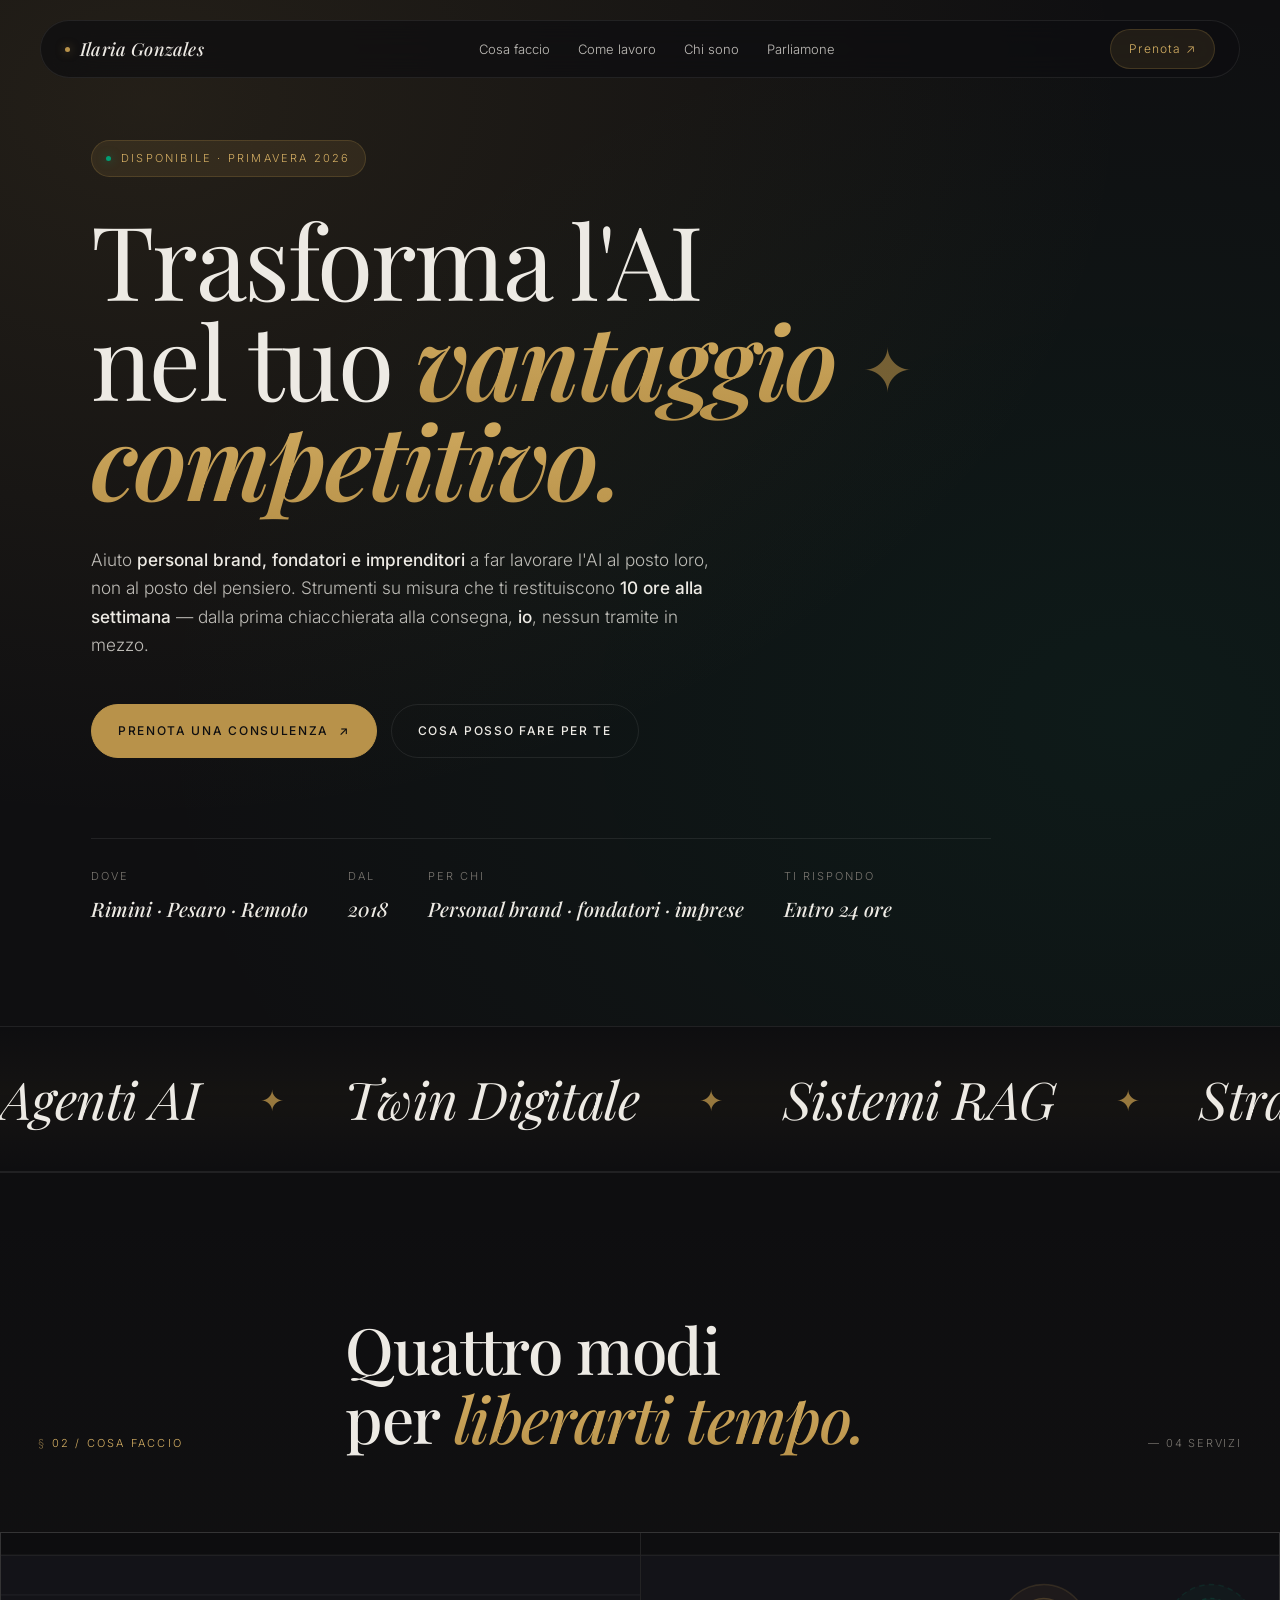
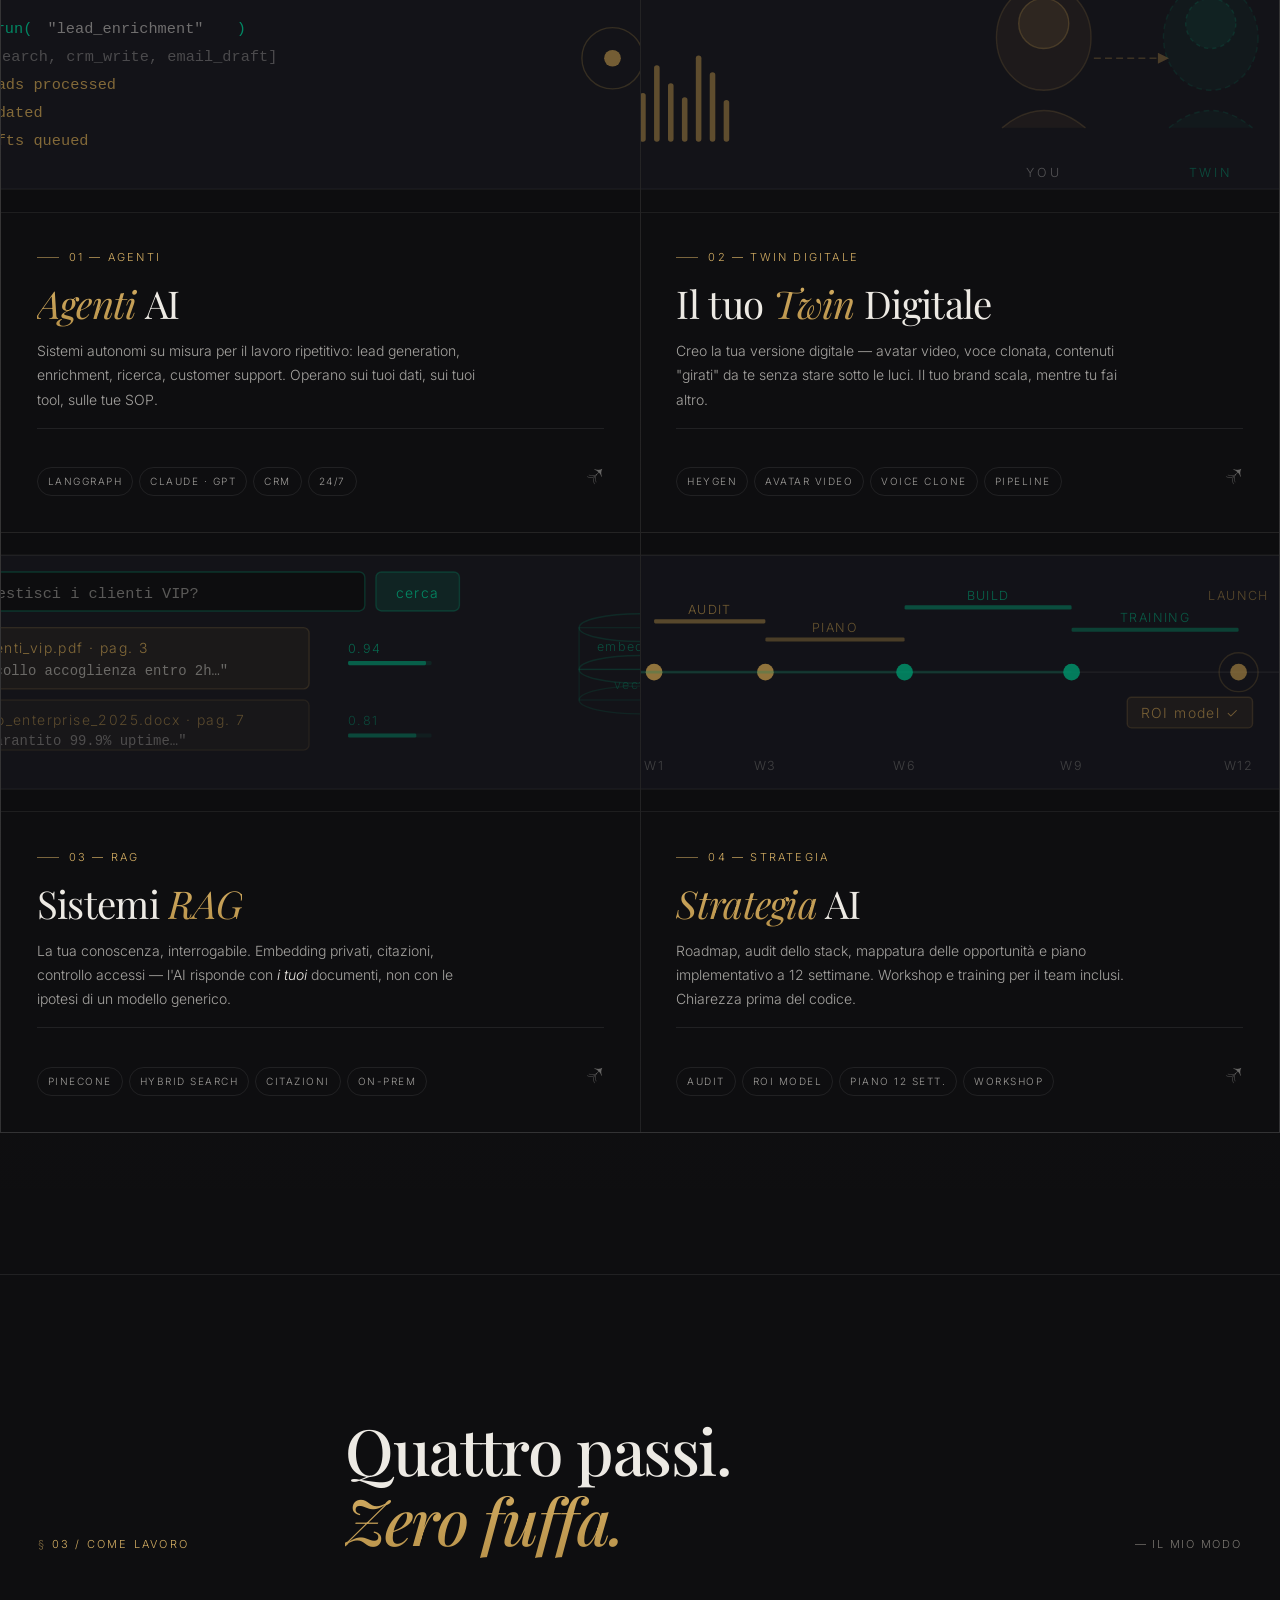
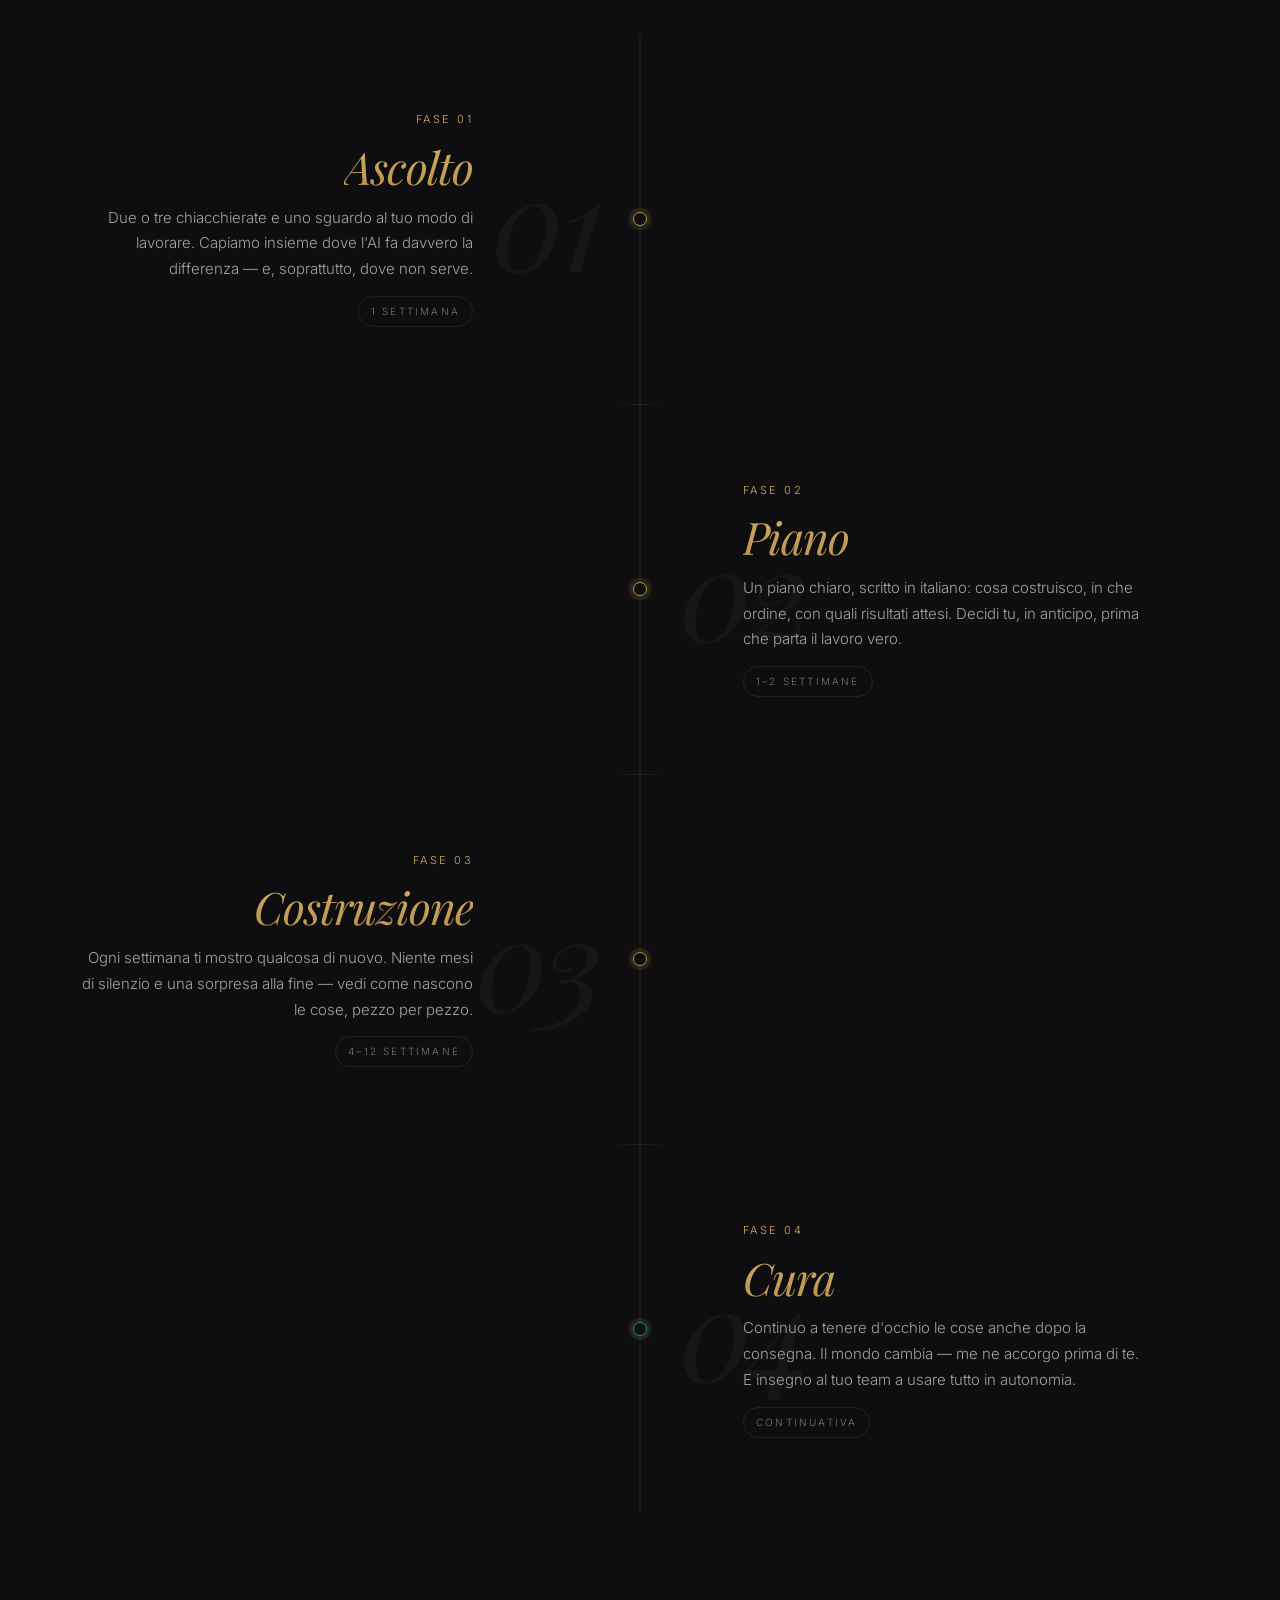
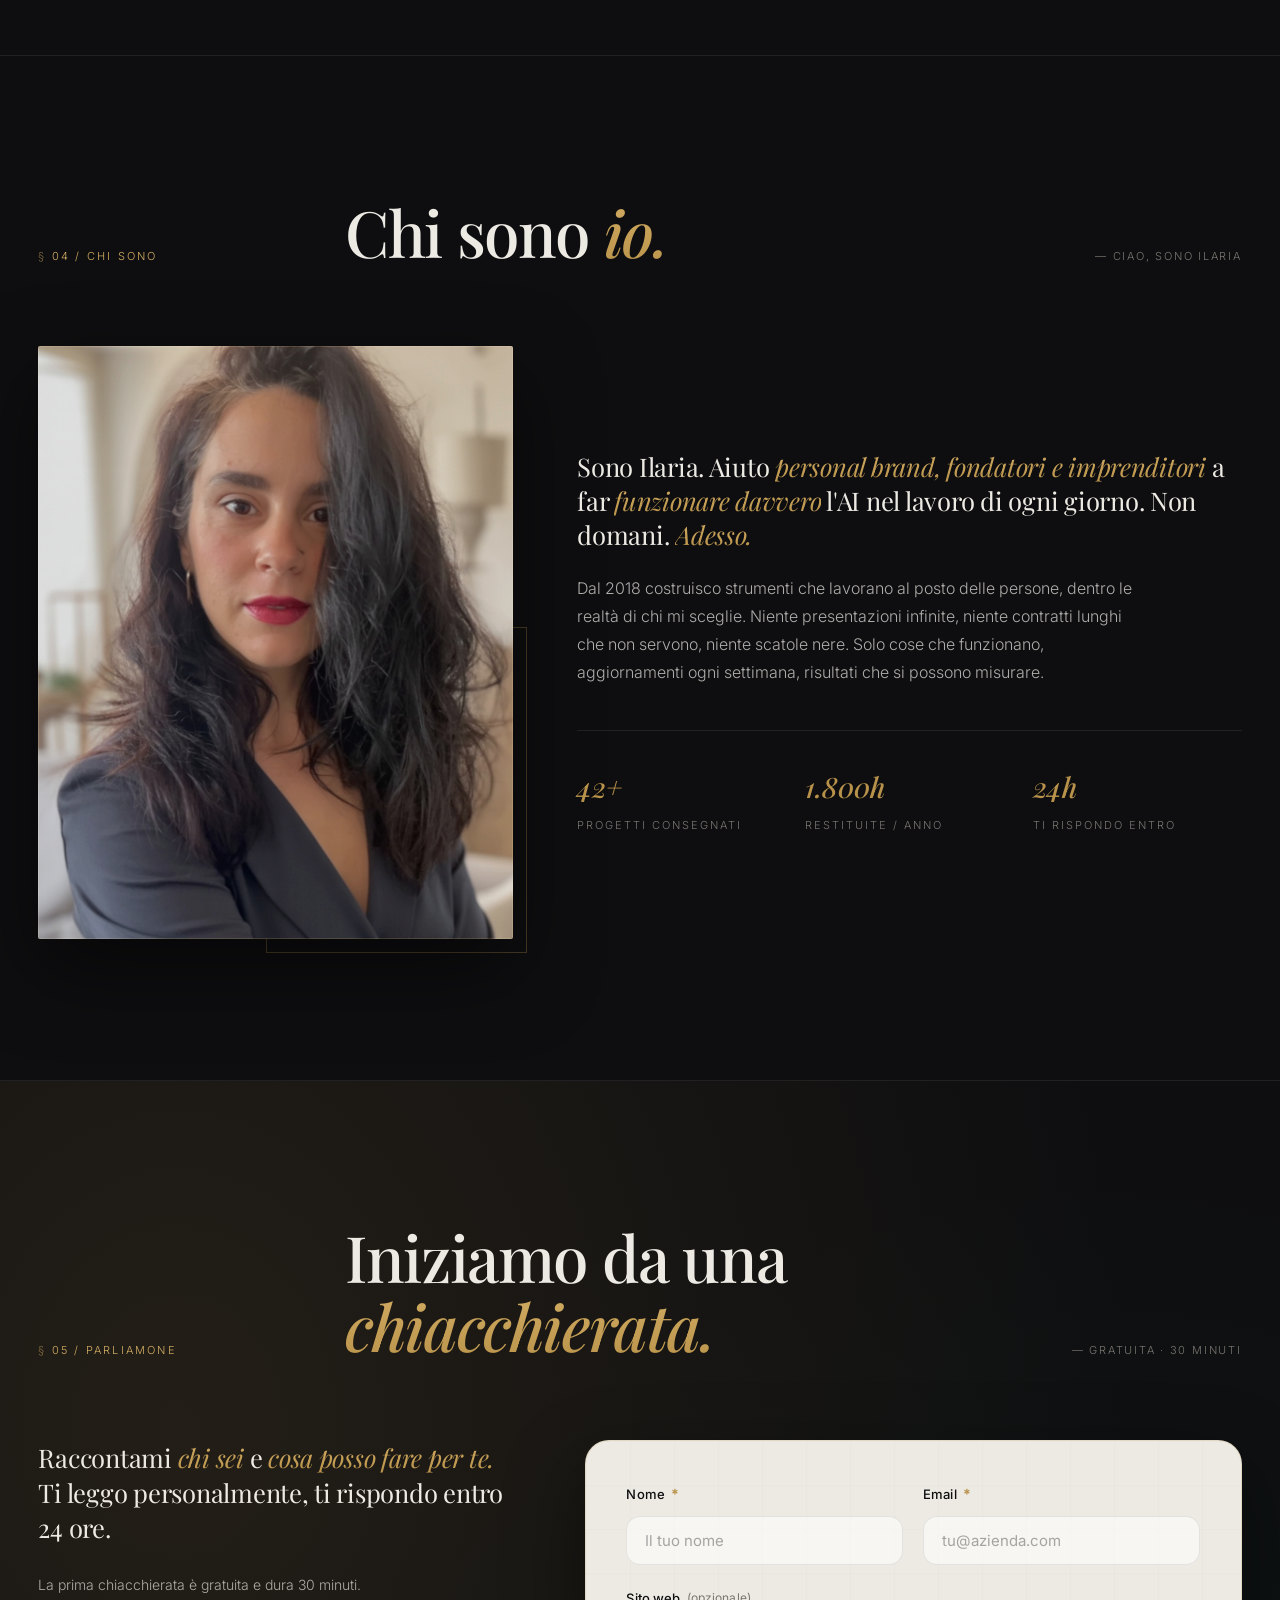
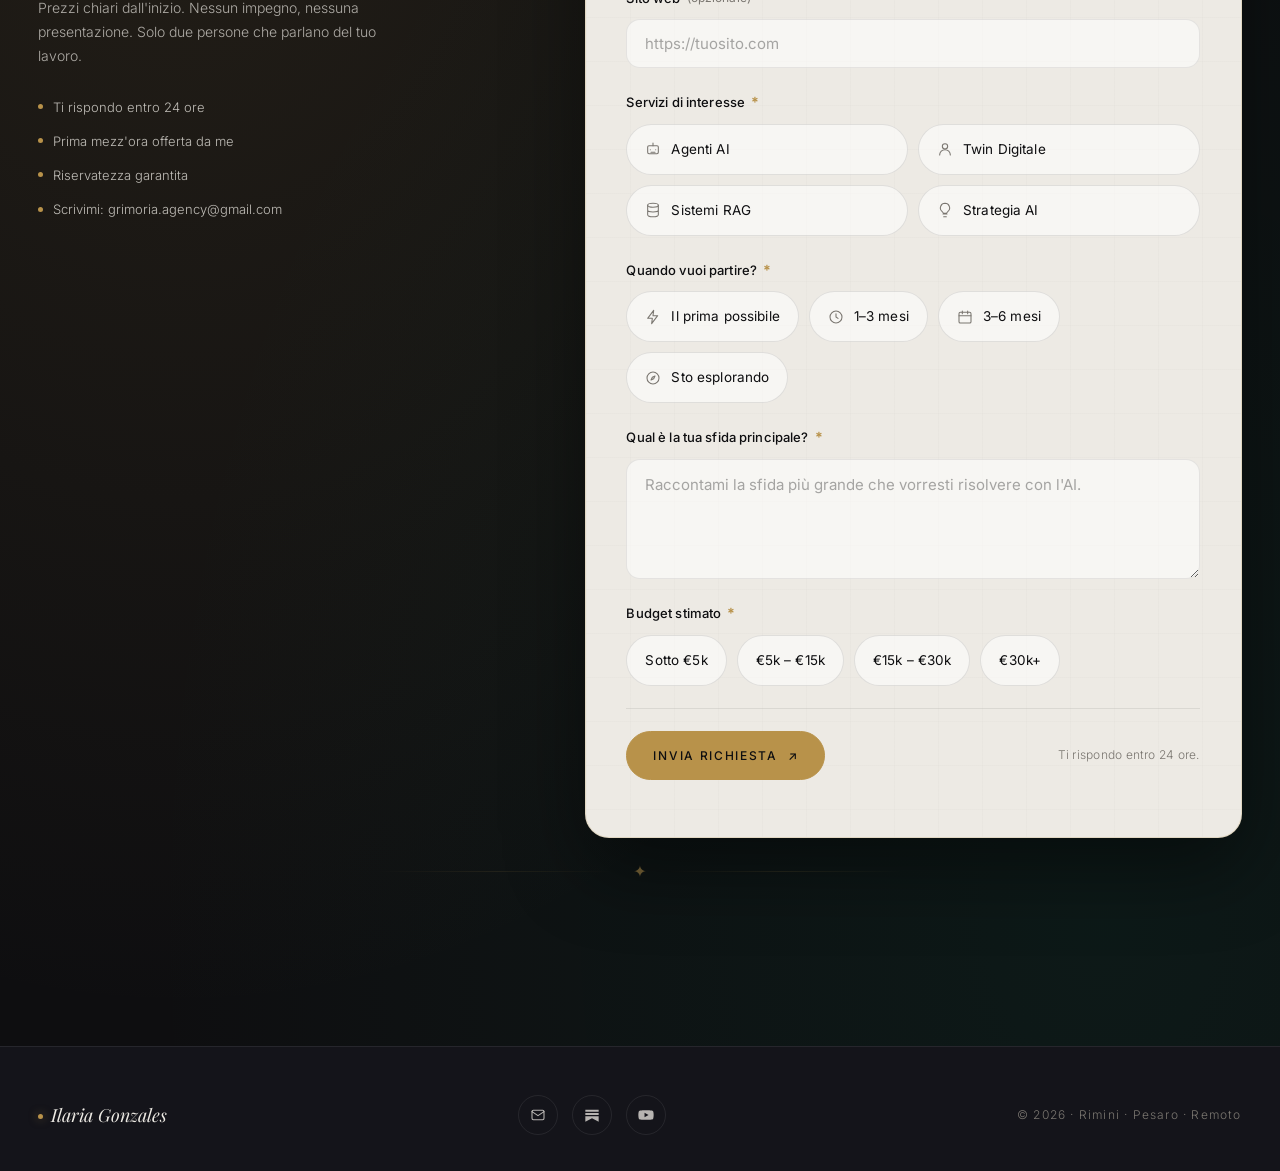
==== commit c0af4de3: "feat(agency): visual upgrade + solopreneur copy - "Cosa faccio" → griglia 2×2 con SVG mockup per cia" ====
--- a/site/public/agency/index.html
+++ b/site/public/agency/index.html
@@ -4,7 +4,7 @@
 <meta charset="utf-8"/>
 <meta name="viewport" content="width=device-width,initial-scale=1"/>
 <title>Ilaria Gonzales — Sistemi AI, Agenti & Strategia</title>
-<meta name="description" content="Aiuto fondatrici, imprenditori e team piccoli a trasformare l'AI nel loro vantaggio quotidiano. Meno ore perse, più risultati — dalla prima chiacchierata alla consegna."/>
+<meta name="description" content="Aiuto fondatrici, imprenditori e aziende a trasformare l'AI nel loro vantaggio quotidiano. Meno ore perse, più risultati — dalla prima chiacchierata alla consegna."/>
 <meta property="og:title" content="Ilaria Gonzales — L'AI che lavora al posto tuo"/>
 <meta property="og:description" content="Costruisco strumenti AI che fanno il lavoro ripetitivo al posto tuo. Meno ore perse, più tempo per quello che conta."/>
 <meta property="og:type" content="website"/>
@@ -254,98 +254,184 @@
   .about-photo-wrap{max-width:380px}
 }
 
-/* ═════════════ services ═════════════ */
+/* ═════════════ services 2×2 ═════════════ */
 .services{border-top:1px solid var(--border-light);background:linear-gradient(180deg,transparent,rgba(184,146,74,.025) 40%,transparent)}
-.svc-list{border-top:1px solid var(--border-light)}
-.svc{
-  display:grid;grid-template-columns:repeat(12,1fr);gap:24px;align-items:center;
-  padding:clamp(32px,3.8vw,56px) 0;
+.svc-grid{
+  display:grid;grid-template-columns:repeat(2,1fr);
+  gap:1px;background:var(--border-light);
+  border:1px solid var(--border-light);
+}
+.svc-card{
+  background:var(--obsidian);
+  display:flex;flex-direction:column;
+  position:relative;overflow:hidden;
+  transition:background .45s var(--easing);
+  cursor:default;
+}
+.svc-card:hover{background:var(--obsidian-2)}
+.svc-card:hover .svc-card-arr{transform:translate(5px,-5px);opacity:1;color:var(--gold)}
+.svc-card:hover .svc-mockup{opacity:1}
+.svc-card:hover .svc-card-tags span{border-color:var(--border-gold);color:var(--gold-2)}
+
+/* mockup area */
+.svc-mockup{
+  width:100%;aspect-ratio:16/7;overflow:hidden;
   border-bottom:1px solid var(--border-light);
-  position:relative;cursor:pointer;
-  transition:background .5s var(--easing);
-}
-.svc::before{
-  content:"";position:absolute;left:0;top:0;bottom:0;width:0;
-  background:linear-gradient(90deg,rgba(184,146,74,.08),transparent 50%);
-  transition:width .6s var(--easing);pointer-events:none;
-}
-.svc:hover::before{width:100%}
-.svc:hover .svc-arr{color:var(--gold);transform:translate(8px,-8px) rotate(-4deg);opacity:1}
-.svc:hover .title em{filter:brightness(1.15)}
-.svc .num{
-  grid-column:1 / span 2;padding-left:clamp(20px,3vw,40px);
-  font-size:12px;letter-spacing:.18em;text-transform:uppercase;color:var(--gold-2);
-  align-self:start;padding-top:4px;
-}
-.svc .title{
-  grid-column:3 / span 5;
-  font-size:clamp(34px,4.4vw,64px);letter-spacing:-.02em;
-}
-.svc .title em{
-  font-style:italic;color:var(--gold);font-weight:500;
+  opacity:.85;transition:opacity .45s var(--easing);
+  position:relative;
+}
+.svc-mockup svg{width:100%;height:100%;display:block}
+
+/* card body */
+.svc-card-body{padding:clamp(24px,2.8vw,40px);display:flex;flex-direction:column;gap:16px;flex:1}
+.svc-card-num{
+  font-size:11px;letter-spacing:.2em;text-transform:uppercase;color:var(--gold-2);
+  display:flex;align-items:center;gap:10px;
+}
+.svc-card-num::before{content:"";width:22px;height:1px;background:currentColor;opacity:.55}
+.svc-card-title{
+  font-family:'Playfair Display',serif;
+  font-size:clamp(28px,3vw,44px);font-weight:400;letter-spacing:-.018em;line-height:1.05;
+}
+.svc-card-title em{
+  font-style:italic;
   background:linear-gradient(180deg,var(--gold-2),var(--gold));
   -webkit-background-clip:text;background-clip:text;-webkit-text-fill-color:transparent;
-  transition:filter .4s var(--easing);
-}
-.svc .desc{
-  grid-column:8 / span 3;
-  font-size:15px;line-height:1.65;color:rgba(237,234,228,.7);
-  max-width:40ch;
-}
-.svc .svc-arr{
-  grid-column:11 / span 2;justify-self:end;padding-right:clamp(20px,3vw,40px);
-  font-size:42px;color:var(--pearl);opacity:.5;font-family:'Playfair Display',serif;
-  transition:transform .5s var(--easing),color .4s var(--easing),opacity .4s var(--easing);
-}
-.svc-tags{grid-column:3 / span 9;display:flex;flex-wrap:wrap;gap:8px;margin-top:18px}
-.svc-tags span{
-  font-size:10px;letter-spacing:.16em;text-transform:uppercase;font-weight:400;
-  padding:6px 12px;border:1px solid var(--border-light);border-radius:999px;
-  color:rgba(237,234,228,.7);
+}
+.svc-card-desc{font-size:14px;line-height:1.72;color:rgba(237,234,228,.68);max-width:50ch}
+.svc-card-footer{
+  display:flex;align-items:flex-end;justify-content:space-between;
+  margin-top:auto;padding-top:20px;border-top:1px solid var(--border-light);
+}
+.svc-card-tags{display:flex;flex-wrap:wrap;gap:6px}
+.svc-card-tags span{
+  font-size:10px;letter-spacing:.15em;text-transform:uppercase;
+  padding:5px 10px;border:1px solid var(--border-light);border-radius:999px;
+  color:rgba(237,234,228,.65);
   transition:border-color .3s var(--easing),color .3s var(--easing);
 }
-.svc:hover .svc-tags span{border-color:var(--border-gold);color:var(--gold-2)}
-@media(max-width:900px){
-  .svc{padding:32px clamp(20px,3vw,32px)}
-  .svc .num,.svc .title,.svc .desc,.svc .svc-arr,.svc-tags{grid-column:1 / -1;padding:0}
-  .svc .svc-arr{justify-self:start;margin-top:10px}
-  .svc .desc{margin-top:12px}
-}
-
-/* ═════════════ approach ═════════════ */
+.svc-card-arr{
+  font-size:28px;font-family:'Playfair Display',serif;
+  color:var(--pearl);opacity:.4;flex-shrink:0;margin-left:16px;
+  transition:transform .45s var(--easing),opacity .3s var(--easing),color .3s var(--easing);
+}
+@media(max-width:760px){
+  .svc-grid{grid-template-columns:1fr}
+  .svc-mockup{aspect-ratio:16/6}
+}
+
+/* ═════════════ approach — vertical alternating timeline ═════════════ */
 .approach{border-top:1px solid var(--border-light)}
-.phases{
-  display:grid;grid-template-columns:repeat(4,1fr);
-  gap:1px;background:var(--border-light);
-  border:1px solid var(--border-light);
-}
-.phase{
-  background:var(--obsidian);padding:clamp(28px,3vw,40px);
-  display:flex;flex-direction:column;gap:22px;min-height:360px;
-  transition:background .45s var(--easing);
+.timeline{
   position:relative;
-}
-.phase:hover{background:var(--obsidian-2)}
-.phase:hover .phase-n{color:var(--gold)}
-.phase .phase-n{
-  font-size:12px;letter-spacing:.18em;text-transform:uppercase;color:var(--gold-2);
-  display:flex;align-items:center;gap:12px;
-  transition:color .3s var(--easing);
-}
-.phase .phase-n::before{content:"";width:28px;height:1px;background:currentColor;opacity:.6}
-.phase h3{
-  font-size:clamp(28px,2.6vw,38px);margin-top:auto;letter-spacing:-.018em;
-}
-.phase h3 em{
-  font-style:italic;color:var(--gold);
+  display:flex;flex-direction:column;gap:0;
+}
+/* central vertical line */
+.timeline::before{
+  content:"";position:absolute;left:50%;top:0;bottom:0;
+  width:1px;background:var(--border-light);
+  transform:translateX(-50%);
+  pointer-events:none;
+}
+.tl-item{
+  display:grid;grid-template-columns:1fr auto 1fr;
+  align-items:center;gap:0;
+  padding:clamp(48px,6vw,80px) 0;
+  position:relative;
+}
+/* dot on the line */
+.tl-dot{
+  width:14px;height:14px;border-radius:50%;
+  background:var(--obsidian);
+  border:1px solid var(--gold);
+  box-shadow:0 0 0 4px rgba(184,146,74,.12), 0 0 16px rgba(184,146,74,.2);
+  z-index:2;position:relative;flex-shrink:0;
+  transition:box-shadow .4s var(--easing),background .4s var(--easing);
+}
+.tl-item:hover .tl-dot{
+  background:var(--gold);
+  box-shadow:0 0 0 6px rgba(184,146,74,.18), 0 0 24px rgba(184,146,74,.35);
+}
+/* last dot pulses — phase is ongoing */
+.tl-item:last-child .tl-dot{
+  animation:dot-pulse 2.8s var(--easing) infinite;
+}
+@keyframes dot-pulse{
+  0%{box-shadow:0 0 0 0 rgba(0,158,116,.55),0 0 0 4px rgba(184,146,74,.12)}
+  70%{box-shadow:0 0 0 14px rgba(0,158,116,0),0 0 0 4px rgba(184,146,74,.12)}
+  100%{box-shadow:0 0 0 0 rgba(0,158,116,0),0 0 0 4px rgba(184,146,74,.12)}
+}
+.tl-item:last-child .tl-dot{border-color:var(--emerald)}
+
+/* content panels — alternate left/right */
+.tl-left{padding-right:clamp(32px,5vw,72px);text-align:right}
+.tl-right{padding-left:clamp(32px,5vw,72px);text-align:left}
+
+/* even items: content is on the RIGHT, left cell is empty */
+.tl-item:nth-child(even) .tl-left{order:1}
+.tl-item:nth-child(even) .tl-dot-wrap{order:2}
+.tl-item:nth-child(even) .tl-right{order:3}
+
+/* odd items: content is on the LEFT, right cell is empty */
+.tl-item:nth-child(odd) .tl-content{grid-column:1;text-align:right;padding-right:clamp(32px,5vw,72px)}
+
+/* shared content styles */
+.tl-content{display:flex;flex-direction:column;gap:14px}
+.tl-n{
+  font-size:11px;letter-spacing:.22em;text-transform:uppercase;color:var(--gold-2);
+  display:flex;align-items:center;gap:10px;
+}
+.tl-left .tl-n{justify-content:flex-end}
+.tl-right .tl-n{justify-content:flex-start}
+.tl-n-bg{
+  font-family:'Playfair Display',serif;font-style:italic;
+  font-size:clamp(80px,10vw,140px);font-weight:400;
+  color:rgba(237,234,228,.04);line-height:1;letter-spacing:-.03em;
+  position:absolute;pointer-events:none;
+  top:50%;transform:translateY(-50%);
+}
+.tl-item:nth-child(odd) .tl-n-bg{right:calc(50% + 40px)}
+.tl-item:nth-child(even) .tl-n-bg{left:calc(50% + 40px)}
+
+.tl-title{
+  font-family:'Playfair Display',serif;
+  font-size:clamp(32px,3.5vw,52px);font-weight:400;letter-spacing:-.02em;line-height:1.06;
+}
+.tl-title em{
+  font-style:italic;
   background:linear-gradient(180deg,var(--gold-2),var(--gold));
   -webkit-background-clip:text;background-clip:text;-webkit-text-fill-color:transparent;
 }
-.phase p{font-size:14px;line-height:1.7;color:rgba(237,234,228,.72)}
-.phase .phase-meta{font-size:10px;letter-spacing:.22em;text-transform:uppercase;color:var(--stone);margin-top:4px}
-@media(max-width:900px){
-  .phases{grid-template-columns:1fr}
-  .phase{min-height:auto}
+.tl-desc{font-size:15px;line-height:1.72;color:rgba(237,234,228,.68);max-width:44ch}
+.tl-left .tl-desc{margin-left:auto}
+.tl-meta{
+  font-size:10px;letter-spacing:.22em;text-transform:uppercase;
+  color:var(--stone);padding:6px 12px;border:1px solid var(--border-light);
+  border-radius:999px;display:inline-flex;align-self:flex-start;
+}
+.tl-left .tl-meta{align-self:flex-end}
+
+/* divider between items */
+.tl-item + .tl-item::before{
+  content:"";position:absolute;top:0;left:calc(50% - 30px);width:60px;height:1px;
+  background:linear-gradient(90deg,transparent,var(--border-light),transparent);
+}
+
+@media(max-width:760px){
+  .timeline::before{left:22px}
+  .tl-item{grid-template-columns:44px 1fr;grid-template-rows:auto}
+  .tl-dot-wrap{grid-column:1;grid-row:1;display:flex;align-items:flex-start;padding-top:4px}
+  .tl-left,.tl-right{grid-column:2;grid-row:1;text-align:left;padding-left:20px;padding-right:0}
+  .tl-left .tl-n,.tl-right .tl-n{justify-content:flex-start}
+  .tl-left .tl-desc,.tl-right .tl-desc{margin-left:0;text-align:left}
+  .tl-left .tl-meta,.tl-right .tl-meta{align-self:flex-start}
+  .tl-item:nth-child(odd) .tl-content,
+  .tl-item:nth-child(even) .tl-content{text-align:left;grid-column:unset;padding-right:0}
+  .tl-item:nth-child(odd) .tl-content .tl-n,
+  .tl-item:nth-child(even) .tl-content .tl-n{justify-content:flex-start}
+  .tl-item:nth-child(even) .tl-left,
+  .tl-item:nth-child(even) .tl-right{order:unset}
+  .tl-n-bg,.tl-item:nth-child(odd) .tl-n-bg,.tl-item:nth-child(even) .tl-n-bg{display:none}
 }
 
 /* ═════════════ contact ═════════════ */
@@ -512,10 +598,10 @@
       Trasforma l'AI <br/>nel tuo <em>vantaggio</em> <span class="ornament">✦</span> <em>competitivo.</em>
     </h1>
     <p class="sub reveal reveal-d2">
-      Aiuto <b>personal brand, imprenditori e team</b> a far lavorare l'AI al posto loro,
+      Aiuto <b>personal brand, fondatori e imprenditori</b> a far lavorare l'AI al posto loro,
       non al posto del pensiero. Strumenti su misura che ti restituiscono
       <b>10 ore alla settimana</b> — dalla prima chiacchierata alla consegna,
-      <b>io e il mio team</b>, nessun tramite in mezzo.
+      <b>io</b>, nessun tramite in mezzo.
     </p>
     <div class="ctas reveal reveal-d3">
       <a class="btn" href="#contact">Prenota una consulenza <span class="arr">↗</span></a>
@@ -524,7 +610,7 @@
     <div class="meta-row reveal reveal-d4">
       <div><span class="tag">Dove</span><b>Rimini · Pesaro · Remoto</b></div>
       <div><span class="tag">Dal</span><b>2018</b></div>
-      <div><span class="tag">Per chi</span><b>Personal brand · imprese · team</b></div>
+      <div><span class="tag">Per chi</span><b>Personal brand · fondatori · imprese</b></div>
       <div><span class="tag">Ti rispondo</span><b>Entro 24 ore</b></div>
     </div>
   </div>
@@ -548,46 +634,213 @@
       <span class="kicker">— 04 servizi</span>
     </div>
   </div>
-  <div class="svc-list">
-    <article class="svc">
-      <div class="num">01 — Agenti</div>
-      <h3 class="title"><em>Agenti</em> AI</h3>
-      <p class="desc">Sistemi autonomi su misura per il lavoro ripetitivo: lead generation, enrichment, ricerca, customer support. Operano sui tuoi dati, sui tuoi tool, sulle tue SOP.</p>
-      <div class="svc-arr">↗</div>
-      <div class="svc-tags">
-        <span>LangGraph</span><span>Claude · GPT</span><span>Integrazione CRM</span><span>Tool use</span><span>24/7</span>
+  <div class="svc-grid">
+
+    <!-- 01 Agenti -->
+    <article class="svc-card reveal">
+      <div class="svc-mockup">
+        <svg viewBox="0 0 640 200" xmlns="http://www.w3.org/2000/svg" preserveAspectRatio="xMidYMid slice">
+          <rect width="640" height="200" fill="#0E0E10"/>
+          <!-- terminal window chrome -->
+          <rect x="16" y="16" width="608" height="168" rx="6" fill="#14141A" stroke="rgba(255,255,255,0.07)" stroke-width="1"/>
+          <circle cx="36" cy="32" r="5" fill="#3A3530"/><circle cx="52" cy="32" r="5" fill="#3A3530"/><circle cx="68" cy="32" r="5" fill="#3A3530"/>
+          <rect x="16" y="44" width="608" height="1" fill="rgba(255,255,255,0.06)"/>
+          <!-- terminal lines -->
+          <text x="32" y="72" font-family="monospace" font-size="11" fill="#009E74">▶ agent.run(</text>
+          <text x="32" y="72" font-family="monospace" font-size="11" fill="rgba(237,234,228,0.5)" dx="92">"lead_enrichment"</text>
+          <text x="32" y="72" font-family="monospace" font-size="11" fill="#009E74" dx="228">)</text>
+          <text x="32" y="92" font-family="monospace" font-size="11" fill="rgba(237,234,228,0.3)">  tools: [search, crm_write, email_draft]</text>
+          <text x="32" y="112" font-family="monospace" font-size="11" fill="rgba(184,146,74,0.8)">  ✓ 142 leads processed</text>
+          <text x="32" y="132" font-family="monospace" font-size="11" fill="rgba(184,146,74,0.8)">  ✓ CRM updated</text>
+          <text x="32" y="152" font-family="monospace" font-size="11" fill="rgba(184,146,74,0.8)">  ✓ 38 drafts queued</text>
+          <!-- blinking cursor -->
+          <rect x="32" y="162" width="7" height="11" fill="#009E74" opacity="0.7">
+            <animate attributeName="opacity" values="0.7;0;0.7" dur="1.2s" repeatCount="indefinite"/>
+          </rect>
+          <!-- right: node graph -->
+          <circle cx="530" cy="90" r="22" fill="none" stroke="rgba(184,146,74,0.25)" stroke-width="1"/>
+          <circle cx="530" cy="90" r="6" fill="#B8924A" opacity="0.7"/>
+          <circle cx="580" cy="60" r="12" fill="none" stroke="rgba(0,158,116,0.3)" stroke-width="1"/>
+          <circle cx="580" cy="60" r="3" fill="#009E74" opacity="0.6"/>
+          <circle cx="580" cy="120" r="12" fill="none" stroke="rgba(0,158,116,0.3)" stroke-width="1"/>
+          <circle cx="580" cy="120" r="3" fill="#009E74" opacity="0.6"/>
+          <circle cx="610" cy="90" r="10" fill="none" stroke="rgba(0,158,116,0.2)" stroke-width="1"/>
+          <circle cx="610" cy="90" r="3" fill="#009E74" opacity="0.4"/>
+          <line x1="552" y1="80" x2="568" y2="66" stroke="rgba(184,146,74,0.2)" stroke-width="1"/>
+          <line x1="552" y1="100" x2="568" y2="114" stroke="rgba(184,146,74,0.2)" stroke-width="1"/>
+          <line x1="592" y1="64" x2="600" y2="82" stroke="rgba(0,158,116,0.15)" stroke-width="1"/>
+          <line x1="592" y1="116" x2="600" y2="98" stroke="rgba(0,158,116,0.15)" stroke-width="1"/>
+        </svg>
+      </div>
+      <div class="svc-card-body">
+        <div class="svc-card-num">01 — Agenti</div>
+        <h3 class="svc-card-title"><em>Agenti</em> AI</h3>
+        <p class="svc-card-desc">Sistemi autonomi su misura per il lavoro ripetitivo: lead generation, enrichment, ricerca, customer support. Operano sui tuoi dati, sui tuoi tool, sulle tue SOP.</p>
+        <div class="svc-card-footer">
+          <div class="svc-card-tags">
+            <span>LangGraph</span><span>Claude · GPT</span><span>CRM</span><span>24/7</span>
+          </div>
+          <div class="svc-card-arr">↗</div>
+        </div>
       </div>
     </article>
 
-    <article class="svc">
-      <div class="num">02 — Twin Digitale</div>
-      <h3 class="title">Il tuo <em>Twin</em> Digitale</h3>
-      <p class="desc">Creo la tua versione digitale — avatar video, voce clonata, contenuti "girati" da te senza stare sotto le luci. Il tuo personal brand scala, mentre tu fai altro.</p>
-      <div class="svc-arr">↗</div>
-      <div class="svc-tags">
-        <span>HeyGen</span><span>Higgsfield</span><span>Avatar video</span><span>Voice clone</span><span>Content pipeline</span>
+    <!-- 02 Twin Digitale -->
+    <article class="svc-card reveal reveal-d1">
+      <div class="svc-mockup">
+        <svg viewBox="0 0 640 200" xmlns="http://www.w3.org/2000/svg" preserveAspectRatio="xMidYMid slice">
+          <rect width="640" height="200" fill="#0E0E10"/>
+          <!-- video player chrome -->
+          <rect x="16" y="16" width="608" height="168" rx="6" fill="#14141A" stroke="rgba(255,255,255,0.07)" stroke-width="1"/>
+          <!-- waveform bars -->
+          <g opacity="0.55">
+            <rect x="40" y="120" width="4" height="30" rx="2" fill="#B8924A"/>
+            <rect x="50" y="100" width="4" height="50" rx="2" fill="#B8924A"/>
+            <rect x="60" y="110" width="4" height="40" rx="2" fill="#B8924A"/>
+            <rect x="70" y="90" width="4" height="60" rx="2" fill="#B8924A"/>
+            <rect x="80" y="105" width="4" height="45" rx="2" fill="#B8924A"/>
+            <rect x="90" y="115" width="4" height="35" rx="2" fill="#B8924A"/>
+            <rect x="100" y="95" width="4" height="55" rx="2" fill="#B8924A"/>
+            <rect x="110" y="108" width="4" height="42" rx="2" fill="#B8924A"/>
+            <rect x="120" y="118" width="4" height="32" rx="2" fill="#B8924A"/>
+            <rect x="130" y="88" width="4" height="62" rx="2" fill="#B8924A"/>
+            <rect x="140" y="100" width="4" height="50" rx="2" fill="#B8924A"/>
+            <rect x="150" y="120" width="4" height="30" rx="2" fill="#B8924A"/>
+          </g>
+          <!-- avatar silhouette -->
+          <ellipse cx="380" cy="75" rx="34" ry="38" fill="rgba(184,146,74,0.08)" stroke="rgba(184,146,74,0.2)" stroke-width="1"/>
+          <circle cx="380" cy="65" r="18" fill="rgba(184,146,74,0.12)" stroke="rgba(184,146,74,0.3)" stroke-width="1"/>
+          <path d="M350 140 Q380 115 410 140" fill="rgba(184,146,74,0.08)" stroke="rgba(184,146,74,0.2)" stroke-width="1"/>
+          <!-- mirror / reflection -->
+          <ellipse cx="500" cy="75" rx="34" ry="38" fill="rgba(0,158,116,0.06)" stroke="rgba(0,158,116,0.15)" stroke-width="1" stroke-dasharray="4 3"/>
+          <circle cx="500" cy="65" r="18" fill="rgba(0,158,116,0.08)" stroke="rgba(0,158,116,0.2)" stroke-width="1" stroke-dasharray="3 3"/>
+          <path d="M470 140 Q500 115 530 140" fill="rgba(0,158,116,0.06)" stroke="rgba(0,158,116,0.15)" stroke-width="1" stroke-dasharray="4 3"/>
+          <!-- connecting arrow -->
+          <line x1="416" y1="90" x2="462" y2="90" stroke="rgba(184,146,74,0.3)" stroke-width="1" stroke-dasharray="5 3"/>
+          <polygon points="462,86 470,90 462,94" fill="rgba(184,146,74,0.4)"/>
+          <!-- labels -->
+          <text x="380" y="175" font-family="Inter,sans-serif" font-size="9" fill="rgba(237,234,228,0.35)" text-anchor="middle" letter-spacing="2">YOU</text>
+          <text x="500" y="175" font-family="Inter,sans-serif" font-size="9" fill="rgba(0,158,116,0.5)" text-anchor="middle" letter-spacing="2">TWIN</text>
+        </svg>
+      </div>
+      <div class="svc-card-body">
+        <div class="svc-card-num">02 — Twin Digitale</div>
+        <h3 class="svc-card-title">Il tuo <em>Twin</em> Digitale</h3>
+        <p class="svc-card-desc">Creo la tua versione digitale — avatar video, voce clonata, contenuti "girati" da te senza stare sotto le luci. Il tuo brand scala, mentre tu fai altro.</p>
+        <div class="svc-card-footer">
+          <div class="svc-card-tags">
+            <span>HeyGen</span><span>Avatar video</span><span>Voice clone</span><span>Pipeline</span>
+          </div>
+          <div class="svc-card-arr">↗</div>
+        </div>
       </div>
     </article>
 
-    <article class="svc">
-      <div class="num">03 — RAG</div>
-      <h3 class="title">Sistemi <em>RAG</em></h3>
-      <p class="desc">La tua conoscenza, interrogabile. Embedding privati, citazioni, controllo accessi — così l'AI risponde con <i>i tuoi</i> documenti, non con le ipotesi di un modello generico.</p>
-      <div class="svc-arr">↗</div>
-      <div class="svc-tags">
-        <span>Pinecone</span><span>Hybrid search</span><span>Citazioni</span><span>Access control</span><span>On-prem ready</span>
+    <!-- 03 RAG -->
+    <article class="svc-card reveal reveal-d2">
+      <div class="svc-mockup">
+        <svg viewBox="0 0 640 200" xmlns="http://www.w3.org/2000/svg" preserveAspectRatio="xMidYMid slice">
+          <rect width="640" height="200" fill="#0E0E10"/>
+          <rect x="16" y="16" width="608" height="168" rx="6" fill="#14141A" stroke="rgba(255,255,255,0.07)" stroke-width="1"/>
+          <!-- search bar -->
+          <rect x="32" y="28" width="320" height="28" rx="4" fill="#0E0E10" stroke="rgba(0,158,116,0.3)" stroke-width="1"/>
+          <text x="48" y="47" font-family="monospace" font-size="11" fill="rgba(237,234,228,0.4)">Come gestisci i clienti VIP?</text>
+          <rect x="360" y="28" width="60" height="28" rx="4" fill="rgba(0,158,116,0.15)" stroke="rgba(0,158,116,0.3)" stroke-width="1"/>
+          <text x="390" y="47" font-family="Inter,sans-serif" font-size="10" fill="#009E74" text-anchor="middle" letter-spacing="1">cerca</text>
+          <!-- result cards -->
+          <rect x="32" y="68" width="280" height="44" rx="4" fill="rgba(184,146,74,0.06)" stroke="rgba(184,146,74,0.2)" stroke-width="1"/>
+          <text x="44" y="86" font-family="Inter,sans-serif" font-size="10" fill="rgba(184,146,74,0.8)" letter-spacing="1">SOP_clienti_vip.pdf · pag. 3</text>
+          <text x="44" y="102" font-family="monospace" font-size="10" fill="rgba(237,234,228,0.45)">"…protocollo accoglienza entro 2h…"</text>
+          <rect x="32" y="120" width="280" height="36" rx="4" fill="rgba(184,146,74,0.04)" stroke="rgba(184,146,74,0.12)" stroke-width="1"/>
+          <text x="44" y="138" font-family="Inter,sans-serif" font-size="10" fill="rgba(184,146,74,0.5)" letter-spacing="1">contratto_enterprise_2025.docx · pag. 7</text>
+          <text x="44" y="152" font-family="monospace" font-size="10" fill="rgba(237,234,228,0.3)">"…SLA garantito 99.9% uptime…"</text>
+          <!-- similarity score bars -->
+          <text x="340" y="86" font-family="Inter,sans-serif" font-size="9" fill="rgba(0,158,116,0.7)" letter-spacing="1">0.94</text>
+          <rect x="340" y="92" width="60" height="3" rx="1" fill="rgba(0,158,116,0.15)"/>
+          <rect x="340" y="92" width="56" height="3" rx="1" fill="rgba(0,158,116,0.6)"/>
+          <text x="340" y="138" font-family="Inter,sans-serif" font-size="9" fill="rgba(0,158,116,0.45)" letter-spacing="1">0.81</text>
+          <rect x="340" y="144" width="60" height="3" rx="1" fill="rgba(0,158,116,0.1)"/>
+          <rect x="340" y="144" width="49" height="3" rx="1" fill="rgba(0,158,116,0.4)"/>
+          <!-- db cylinders right -->
+          <ellipse cx="550" cy="68" rx="44" ry="10" fill="none" stroke="rgba(0,158,116,0.2)" stroke-width="1"/>
+          <rect x="506" y="68" width="88" height="30" fill="none" stroke="rgba(0,158,116,0.15)" stroke-width="1"/>
+          <ellipse cx="550" cy="98" rx="44" ry="10" fill="none" stroke="rgba(0,158,116,0.2)" stroke-width="1"/>
+          <rect x="506" y="98" width="88" height="22" fill="none" stroke="rgba(0,158,116,0.12)" stroke-width="1"/>
+          <ellipse cx="550" cy="120" rx="44" ry="10" fill="none" stroke="rgba(0,158,116,0.15)" stroke-width="1"/>
+          <text x="550" y="85" font-family="Inter,sans-serif" font-size="9" fill="rgba(0,158,116,0.5)" text-anchor="middle" letter-spacing="1">embeddings</text>
+          <text x="550" y="112" font-family="Inter,sans-serif" font-size="9" fill="rgba(0,158,116,0.35)" text-anchor="middle" letter-spacing="1">vectors</text>
+        </svg>
+      </div>
+      <div class="svc-card-body">
+        <div class="svc-card-num">03 — RAG</div>
+        <h3 class="svc-card-title">Sistemi <em>RAG</em></h3>
+        <p class="svc-card-desc">La tua conoscenza, interrogabile. Embedding privati, citazioni, controllo accessi — l'AI risponde con <em style="-webkit-text-fill-color:inherit;color:var(--pearl)">i tuoi</em> documenti, non con le ipotesi di un modello generico.</p>
+        <div class="svc-card-footer">
+          <div class="svc-card-tags">
+            <span>Pinecone</span><span>Hybrid search</span><span>Citazioni</span><span>On-prem</span>
+          </div>
+          <div class="svc-card-arr">↗</div>
+        </div>
       </div>
     </article>
 
-    <article class="svc">
-      <div class="num">04 — Strategia</div>
-      <h3 class="title"><em>Strategia</em> AI</h3>
-      <p class="desc">Roadmap, audit dello stack, mappatura delle opportunità e piano implementativo a 12 settimane. Workshop e training per il team inclusi. Chiarezza prima del codice.</p>
-      <div class="svc-arr">↗</div>
-      <div class="svc-tags">
-        <span>Audit</span><span>Modello ROI</span><span>Piano 12 sett.</span><span>Workshop</span><span>Hands-on</span>
+    <!-- 04 Strategia -->
+    <article class="svc-card reveal reveal-d3">
+      <div class="svc-mockup">
+        <svg viewBox="0 0 640 200" xmlns="http://www.w3.org/2000/svg" preserveAspectRatio="xMidYMid slice">
+          <rect width="640" height="200" fill="#0E0E10"/>
+          <rect x="16" y="16" width="608" height="168" rx="6" fill="#14141A" stroke="rgba(255,255,255,0.07)" stroke-width="1"/>
+          <!-- roadmap timeline -->
+          <line x1="60" y1="100" x2="580" y2="100" stroke="rgba(255,255,255,0.07)" stroke-width="1"/>
+          <!-- week markers -->
+          <g font-family="Inter,sans-serif" font-size="9" fill="rgba(237,234,228,0.25)" text-anchor="middle" letter-spacing="1">
+            <text x="100" y="170">W1</text><text x="180" y="170">W3</text>
+            <text x="280" y="170">W6</text><text x="400" y="170">W9</text><text x="520" y="170">W12</text>
+          </g>
+          <!-- milestone dots & bars -->
+          <circle cx="100" cy="100" r="6" fill="#B8924A" opacity="0.9"/>
+          <rect x="100" y="62" width="80" height="3" rx="1" fill="rgba(184,146,74,0.5)"/>
+          <text x="140" y="58" font-family="Inter,sans-serif" font-size="9" fill="rgba(184,146,74,0.7)" text-anchor="middle" letter-spacing="1">AUDIT</text>
+
+          <circle cx="180" cy="100" r="6" fill="#B8924A" opacity="0.9"/>
+          <rect x="180" y="75" width="100" height="3" rx="1" fill="rgba(184,146,74,0.4)"/>
+          <text x="230" y="71" font-family="Inter,sans-serif" font-size="9" fill="rgba(184,146,74,0.6)" text-anchor="middle" letter-spacing="1">PIANO</text>
+
+          <circle cx="280" cy="100" r="6" fill="#009E74" opacity="0.9"/>
+          <rect x="280" y="52" width="120" height="3" rx="1" fill="rgba(0,158,116,0.5)"/>
+          <text x="340" y="48" font-family="Inter,sans-serif" font-size="9" fill="rgba(0,158,116,0.7)" text-anchor="middle" letter-spacing="1">BUILD</text>
+
+          <circle cx="400" cy="100" r="6" fill="#009E74" opacity="0.9"/>
+          <rect x="400" y="68" width="120" height="3" rx="1" fill="rgba(0,158,116,0.4)"/>
+          <text x="460" y="64" font-family="Inter,sans-serif" font-size="9" fill="rgba(0,158,116,0.6)" text-anchor="middle" letter-spacing="1">TRAINING</text>
+
+          <circle cx="520" cy="100" r="6" fill="#B8924A" opacity="0.7"/>
+          <circle cx="520" cy="100" r="12" fill="none" stroke="rgba(184,146,74,0.3)" stroke-width="1">
+            <animate attributeName="r" values="12;18;12" dur="2s" repeatCount="indefinite"/>
+            <animate attributeName="opacity" values="1;0;1" dur="2s" repeatCount="indefinite"/>
+          </circle>
+          <text x="520" y="48" font-family="Inter,sans-serif" font-size="9" fill="rgba(184,146,74,0.5)" text-anchor="middle" letter-spacing="1">LAUNCH</text>
+
+          <!-- progress fill -->
+          <line x1="60" y1="100" x2="400" y2="100" stroke="rgba(0,158,116,0.25)" stroke-width="2"/>
+          <!-- ROI label -->
+          <rect x="440" y="118" width="90" height="22" rx="3" fill="rgba(184,146,74,0.08)" stroke="rgba(184,146,74,0.2)" stroke-width="1"/>
+          <text x="485" y="133" font-family="Inter,sans-serif" font-size="10" fill="rgba(184,146,74,0.7)" text-anchor="middle" letter-spacing="1">ROI model ✓</text>
+        </svg>
+      </div>
+      <div class="svc-card-body">
+        <div class="svc-card-num">04 — Strategia</div>
+        <h3 class="svc-card-title"><em>Strategia</em> AI</h3>
+        <p class="svc-card-desc">Roadmap, audit dello stack, mappatura delle opportunità e piano implementativo a 12 settimane. Workshop e training per il team inclusi. Chiarezza prima del codice.</p>
+        <div class="svc-card-footer">
+          <div class="svc-card-tags">
+            <span>Audit</span><span>ROI model</span><span>Piano 12 sett.</span><span>Workshop</span>
+          </div>
+          <div class="svc-card-arr">↗</div>
+        </div>
       </div>
     </article>
+
   </div>
 </section>
 
@@ -599,31 +852,76 @@
       <h2 class="reveal">Quattro passi. <br/><em>Zero fuffa.</em></h2>
       <span class="kicker">— Il mio modo</span>
     </div>
-    <div class="phases reveal">
-      <div class="phase">
-        <div class="phase-n">Fase 01</div>
-        <p>Due o tre chiacchierate e uno sguardo al tuo modo di lavorare. Capiamo insieme dove l'AI fa davvero la differenza — e, soprattutto, dove non serve.</p>
-        <div class="phase-meta">Durata · 1 settimana</div>
-        <h3><em>Ascolto</em></h3>
-      </div>
-      <div class="phase">
-        <div class="phase-n">Fase 02</div>
-        <p>Un piano chiaro, scritto in italiano: cosa costruiamo, in che ordine, con quali risultati attesi. Decidi tu, in anticipo, prima che parta il lavoro vero.</p>
-        <div class="phase-meta">Durata · 1–2 settimane</div>
-        <h3><em>Piano</em></h3>
-      </div>
-      <div class="phase">
-        <div class="phase-n">Fase 03</div>
-        <p>Ogni settimana ti mostro qualcosa di nuovo. Niente mesi di silenzio e una sorpresa alla fine — vedi come nascono le cose, pezzo per pezzo.</p>
-        <div class="phase-meta">Durata · 4–12 settimane</div>
-        <h3><em>Costruzione</em></h3>
-      </div>
-      <div class="phase">
-        <div class="phase-n">Fase 04</div>
-        <p>Continuo a tenere d'occhio le cose anche dopo la consegna. Il mondo cambia — me ne accorgo prima di te. E insegno al tuo team a usare tutto in autonomia.</p>
-        <div class="phase-meta">Durata · Continuativa</div>
-        <h3><em>Cura</em></h3>
-      </div>
+    <div class="timeline">
+
+      <!-- Fase 01 — content LEFT -->
+      <div class="tl-item reveal">
+        <div class="tl-left">
+          <div class="tl-content">
+            <div class="tl-n">Fase 01</div>
+            <h3 class="tl-title"><em>Ascolto</em></h3>
+            <p class="tl-desc">Due o tre chiacchierate e uno sguardo al tuo modo di lavorare. Capiamo insieme dove l'AI fa davvero la differenza — e, soprattutto, dove non serve.</p>
+            <span class="tl-meta">1 settimana</span>
+          </div>
+        </div>
+        <div class="tl-dot-wrap" style="display:flex;justify-content:center;padding:0 clamp(16px,2.5vw,36px)">
+          <div class="tl-dot"></div>
+        </div>
+        <div class="tl-right"></div>
+        <div class="tl-n-bg">01</div>
+      </div>
+
+      <!-- Fase 02 — content RIGHT -->
+      <div class="tl-item reveal reveal-d1">
+        <div class="tl-left"></div>
+        <div class="tl-dot-wrap" style="display:flex;justify-content:center;padding:0 clamp(16px,2.5vw,36px)">
+          <div class="tl-dot"></div>
+        </div>
+        <div class="tl-right">
+          <div class="tl-content">
+            <div class="tl-n">Fase 02</div>
+            <h3 class="tl-title"><em>Piano</em></h3>
+            <p class="tl-desc">Un piano chiaro, scritto in italiano: cosa costruisco, in che ordine, con quali risultati attesi. Decidi tu, in anticipo, prima che parta il lavoro vero.</p>
+            <span class="tl-meta">1–2 settimane</span>
+          </div>
+        </div>
+        <div class="tl-n-bg">02</div>
+      </div>
+
+      <!-- Fase 03 — content LEFT -->
+      <div class="tl-item reveal reveal-d2">
+        <div class="tl-left">
+          <div class="tl-content">
+            <div class="tl-n">Fase 03</div>
+            <h3 class="tl-title"><em>Costruzione</em></h3>
+            <p class="tl-desc">Ogni settimana ti mostro qualcosa di nuovo. Niente mesi di silenzio e una sorpresa alla fine — vedi come nascono le cose, pezzo per pezzo.</p>
+            <span class="tl-meta">4–12 settimane</span>
+          </div>
+        </div>
+        <div class="tl-dot-wrap" style="display:flex;justify-content:center;padding:0 clamp(16px,2.5vw,36px)">
+          <div class="tl-dot"></div>
+        </div>
+        <div class="tl-right"></div>
+        <div class="tl-n-bg">03</div>
+      </div>
+
+      <!-- Fase 04 — content RIGHT — dot pulses (ongoing) -->
+      <div class="tl-item reveal reveal-d3">
+        <div class="tl-left"></div>
+        <div class="tl-dot-wrap" style="display:flex;justify-content:center;padding:0 clamp(16px,2.5vw,36px)">
+          <div class="tl-dot"></div>
+        </div>
+        <div class="tl-right">
+          <div class="tl-content">
+            <div class="tl-n">Fase 04</div>
+            <h3 class="tl-title"><em>Cura</em></h3>
+            <p class="tl-desc">Continuo a tenere d'occhio le cose anche dopo la consegna. Il mondo cambia — me ne accorgo prima di te. E insegno al tuo team a usare tutto in autonomia.</p>
+            <span class="tl-meta">Continuativa</span>
+          </div>
+        </div>
+        <div class="tl-n-bg">04</div>
+      </div>
+
     </div>
   </div>
 </section>
@@ -633,7 +931,7 @@
   <div class="wrap">
     <div class="section-head">
       <span class="id">04 / Chi sono</span>
-      <h2 class="reveal">Un team <em>piccolo.</em><br/>Con gli strumenti <em>di molti.</em></h2>
+      <h2 class="reveal">Chi sono <em>io.</em></h2>
       <span class="kicker">— Ciao, sono Ilaria</span>
     </div>
     <div class="about-grid">
@@ -644,13 +942,13 @@
       </div>
       <div class="about-body reveal reveal-d1">
         <p class="lede">
-          Sono Ilaria. Insieme al mio team aiuto <em>personal brand, imprenditori e aziende</em>
+          Sono Ilaria. Aiuto <em>personal brand, fondatori e imprenditori</em>
           a far <em>funzionare davvero</em> l'AI nel lavoro di ogni giorno.
           Non domani. <em>Adesso.</em>
         </p>
         <p class="body">
-          Dal 2018 costruiamo strumenti che lavorano al posto delle persone, dentro le realtà
-          di chi ci sceglie. Niente presentazioni infinite, niente contratti lunghi che non
+          Dal 2018 costruisco strumenti che lavorano al posto delle persone, dentro le realtà
+          di chi mi sceglie. Niente presentazioni infinite, niente contratti lunghi che non
           servono, niente scatole nere. Solo cose che funzionano, aggiornamenti ogni settimana,
           risultati che si possono misurare.
         </p>
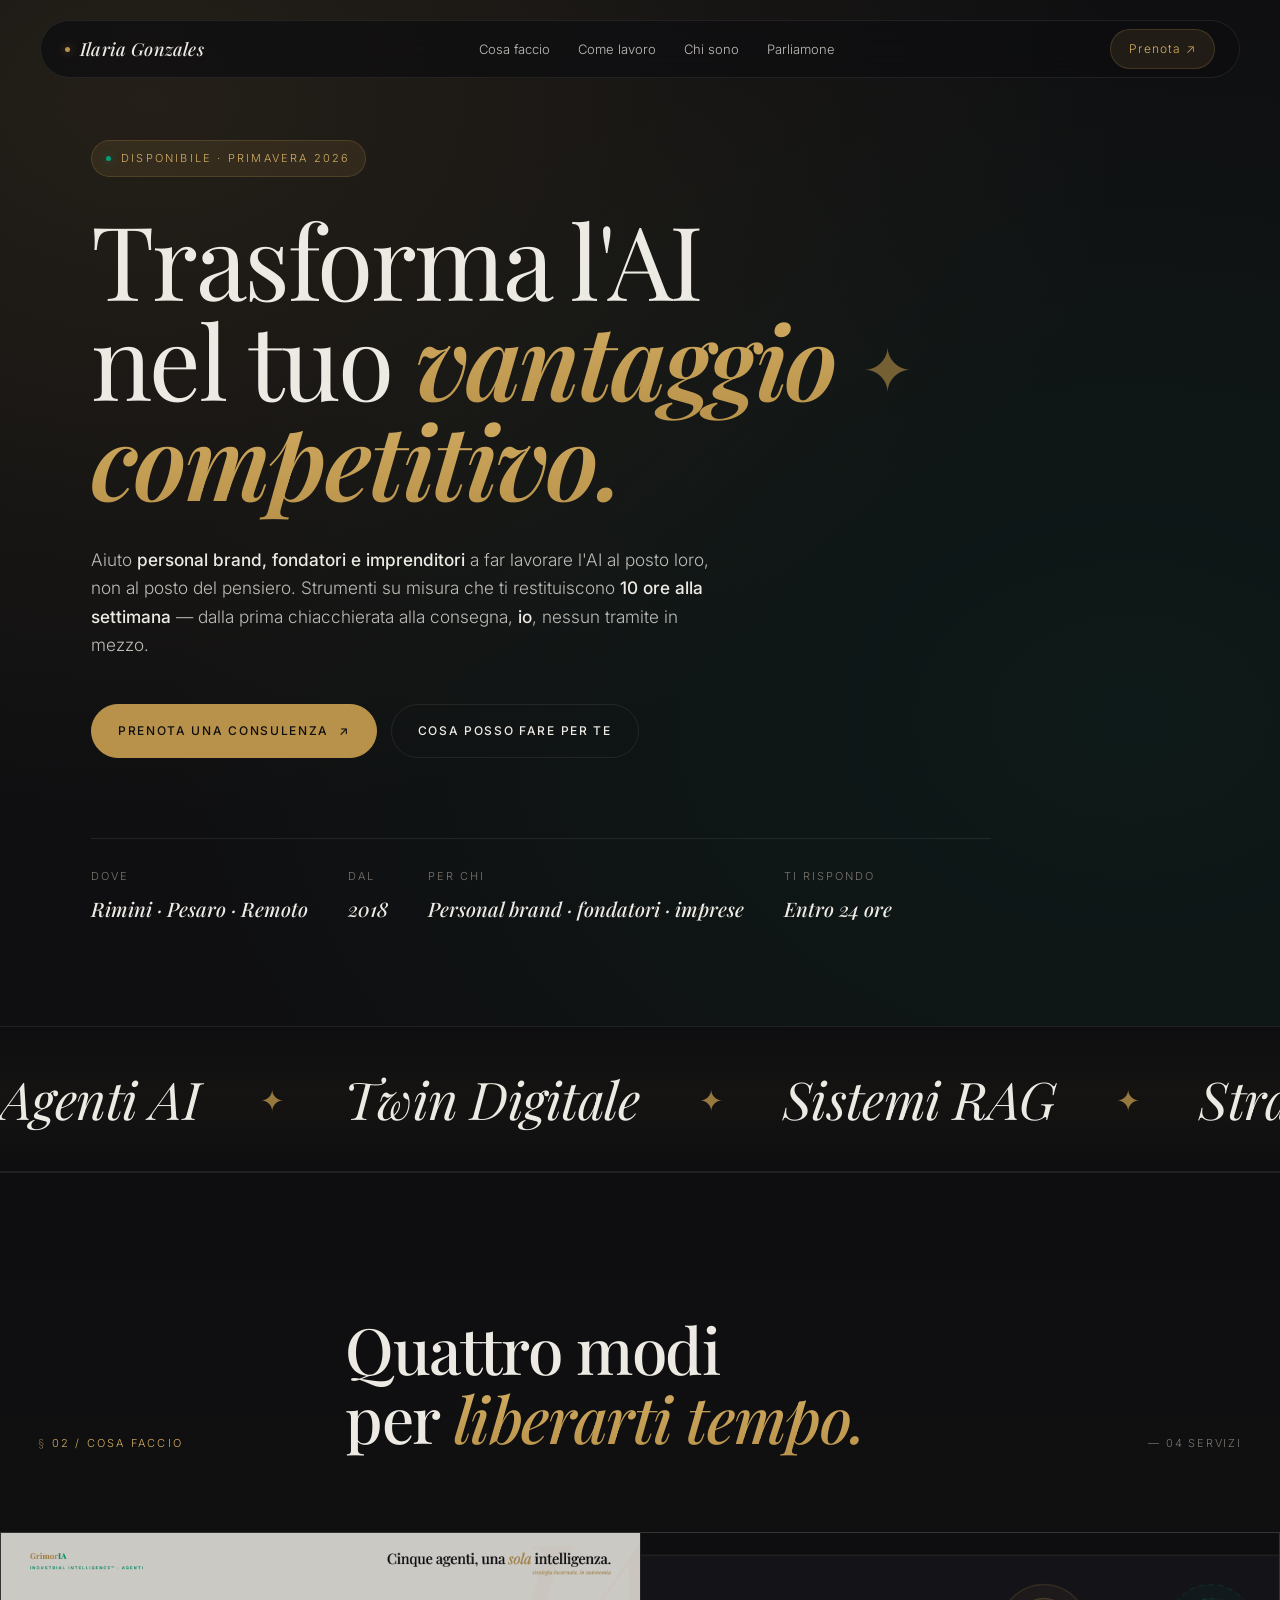
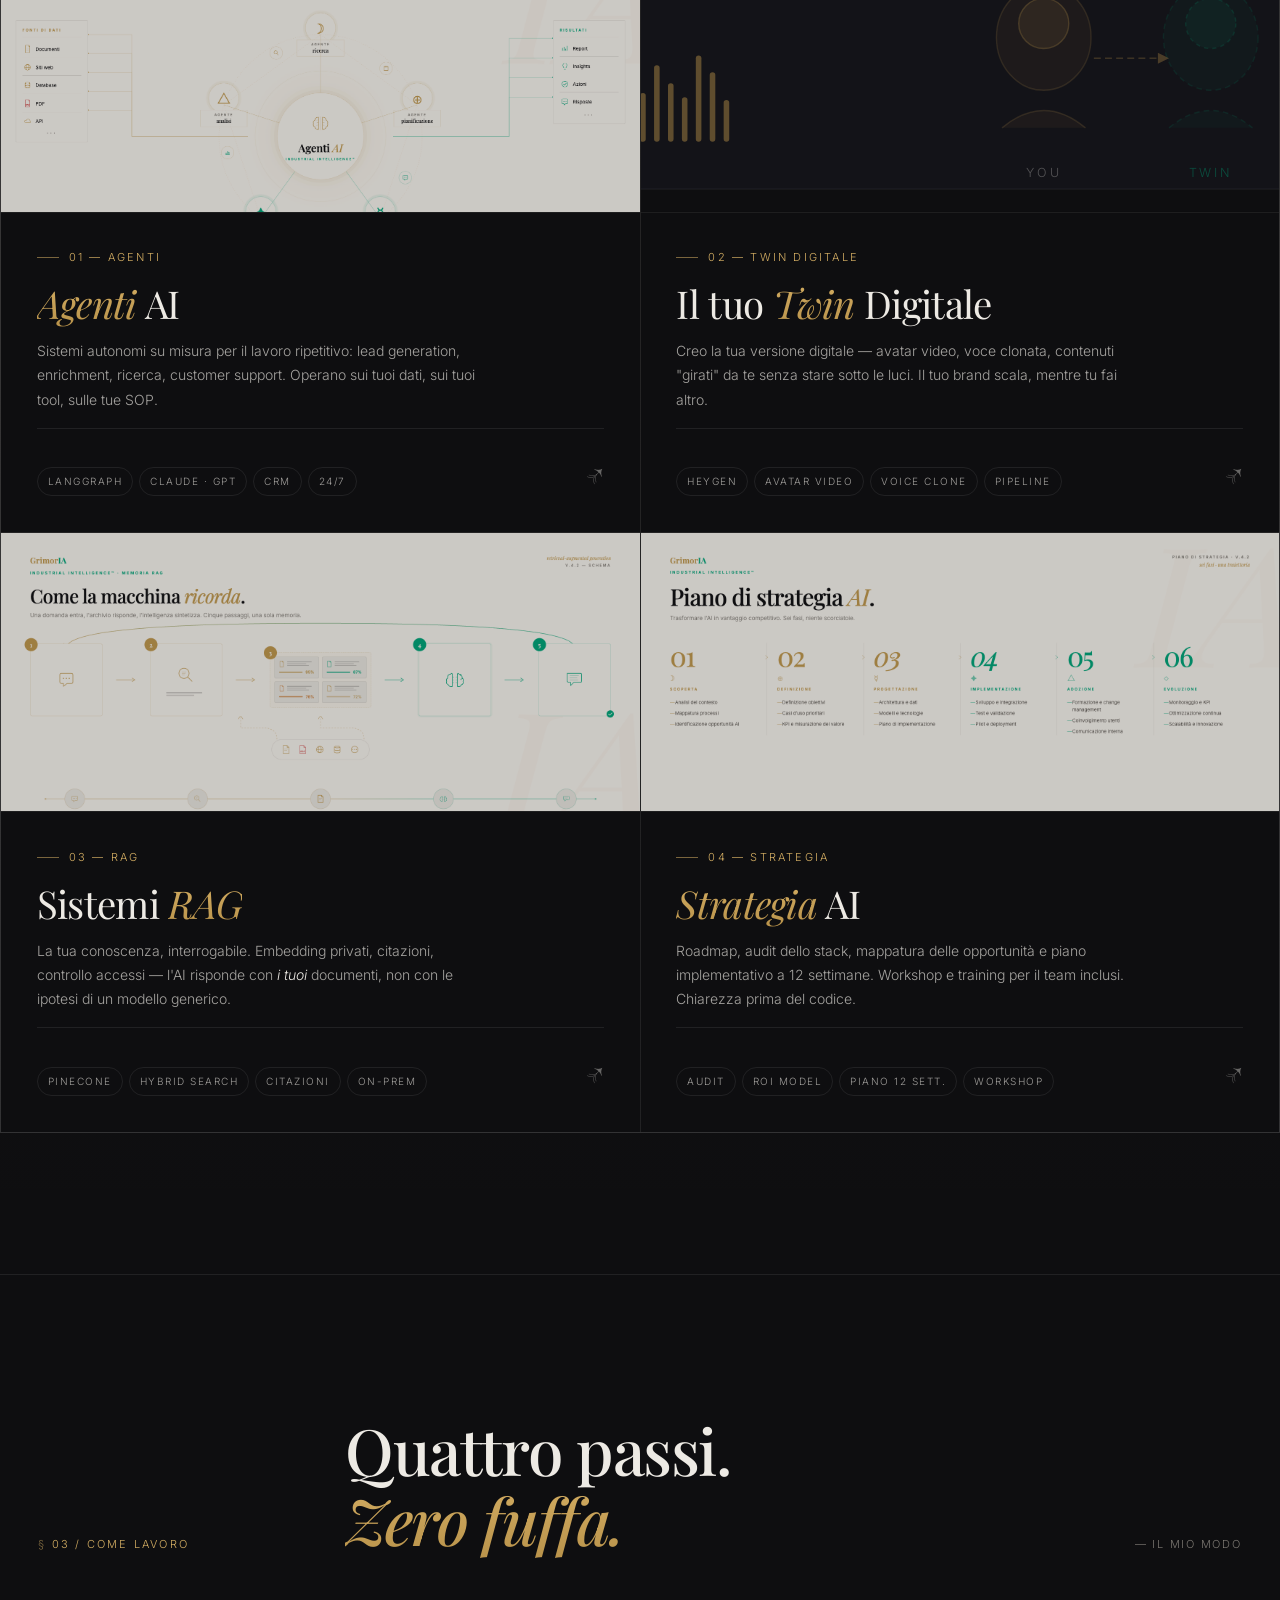
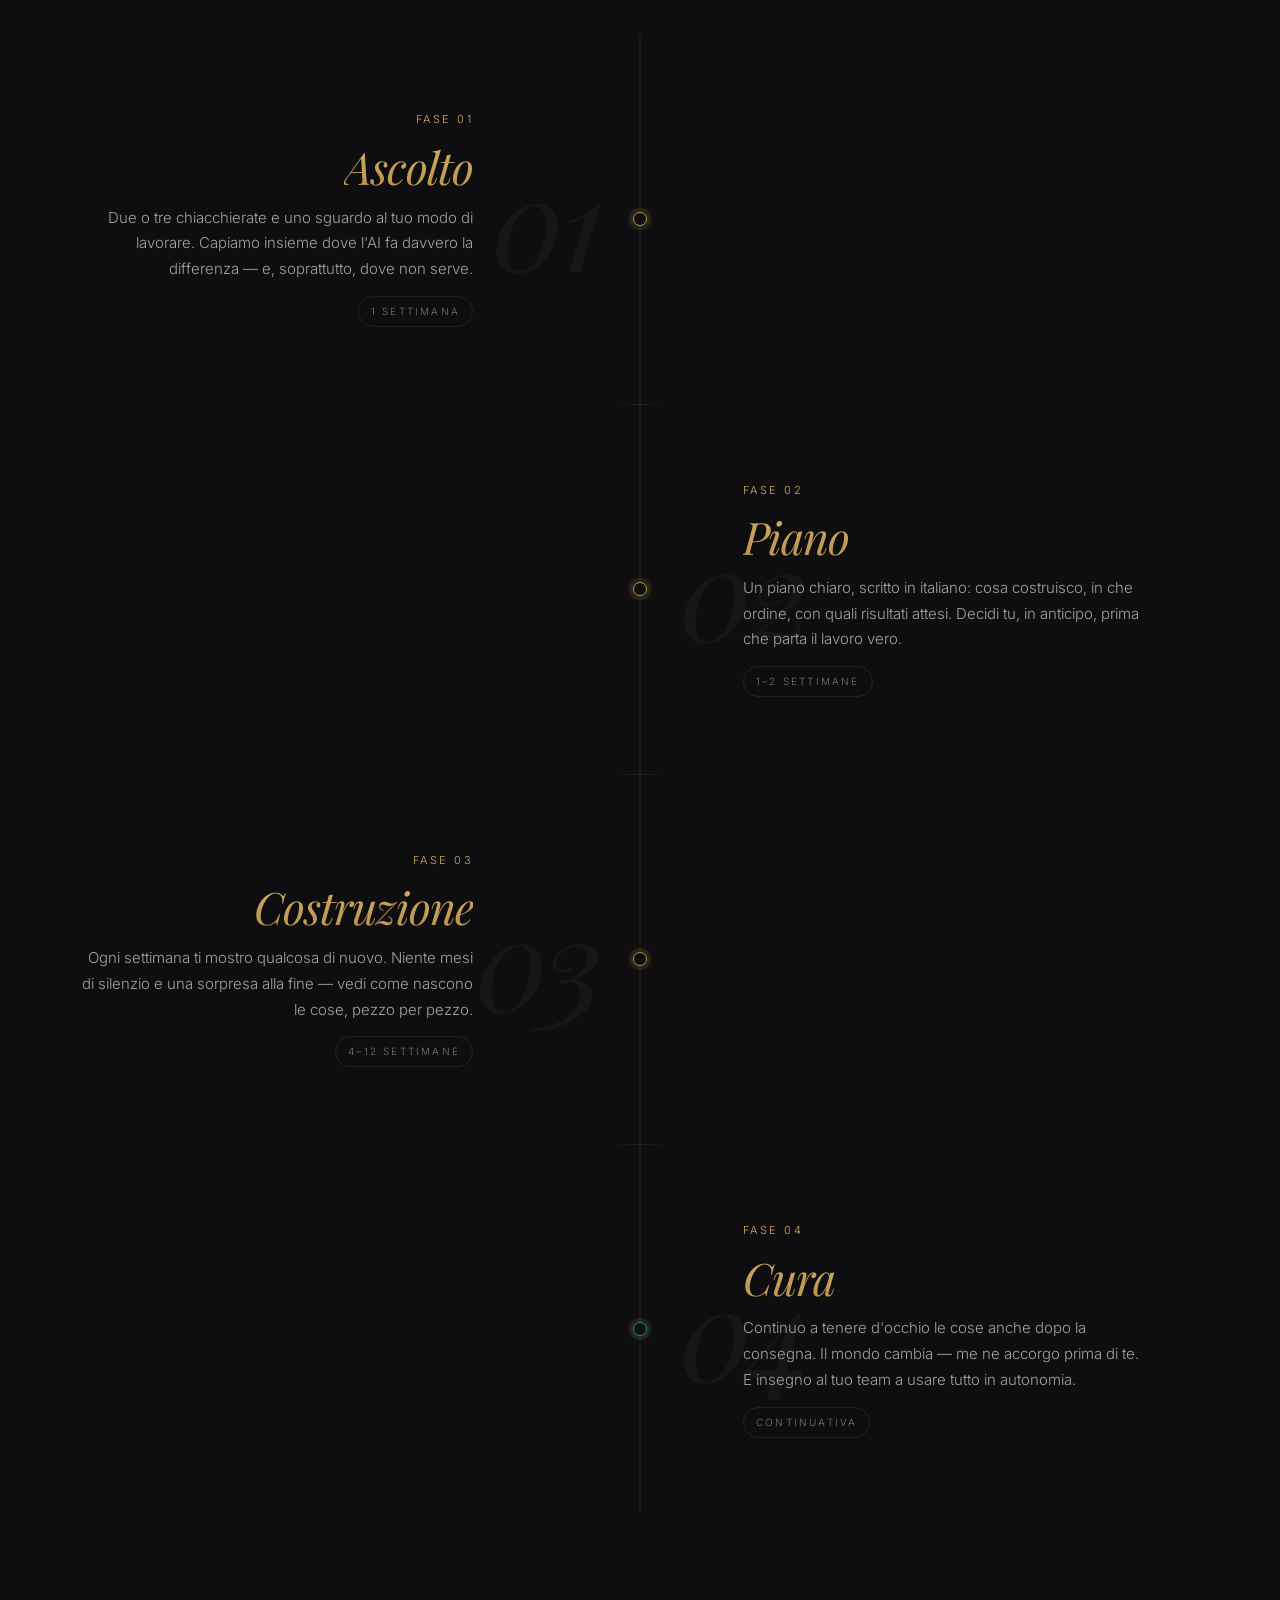
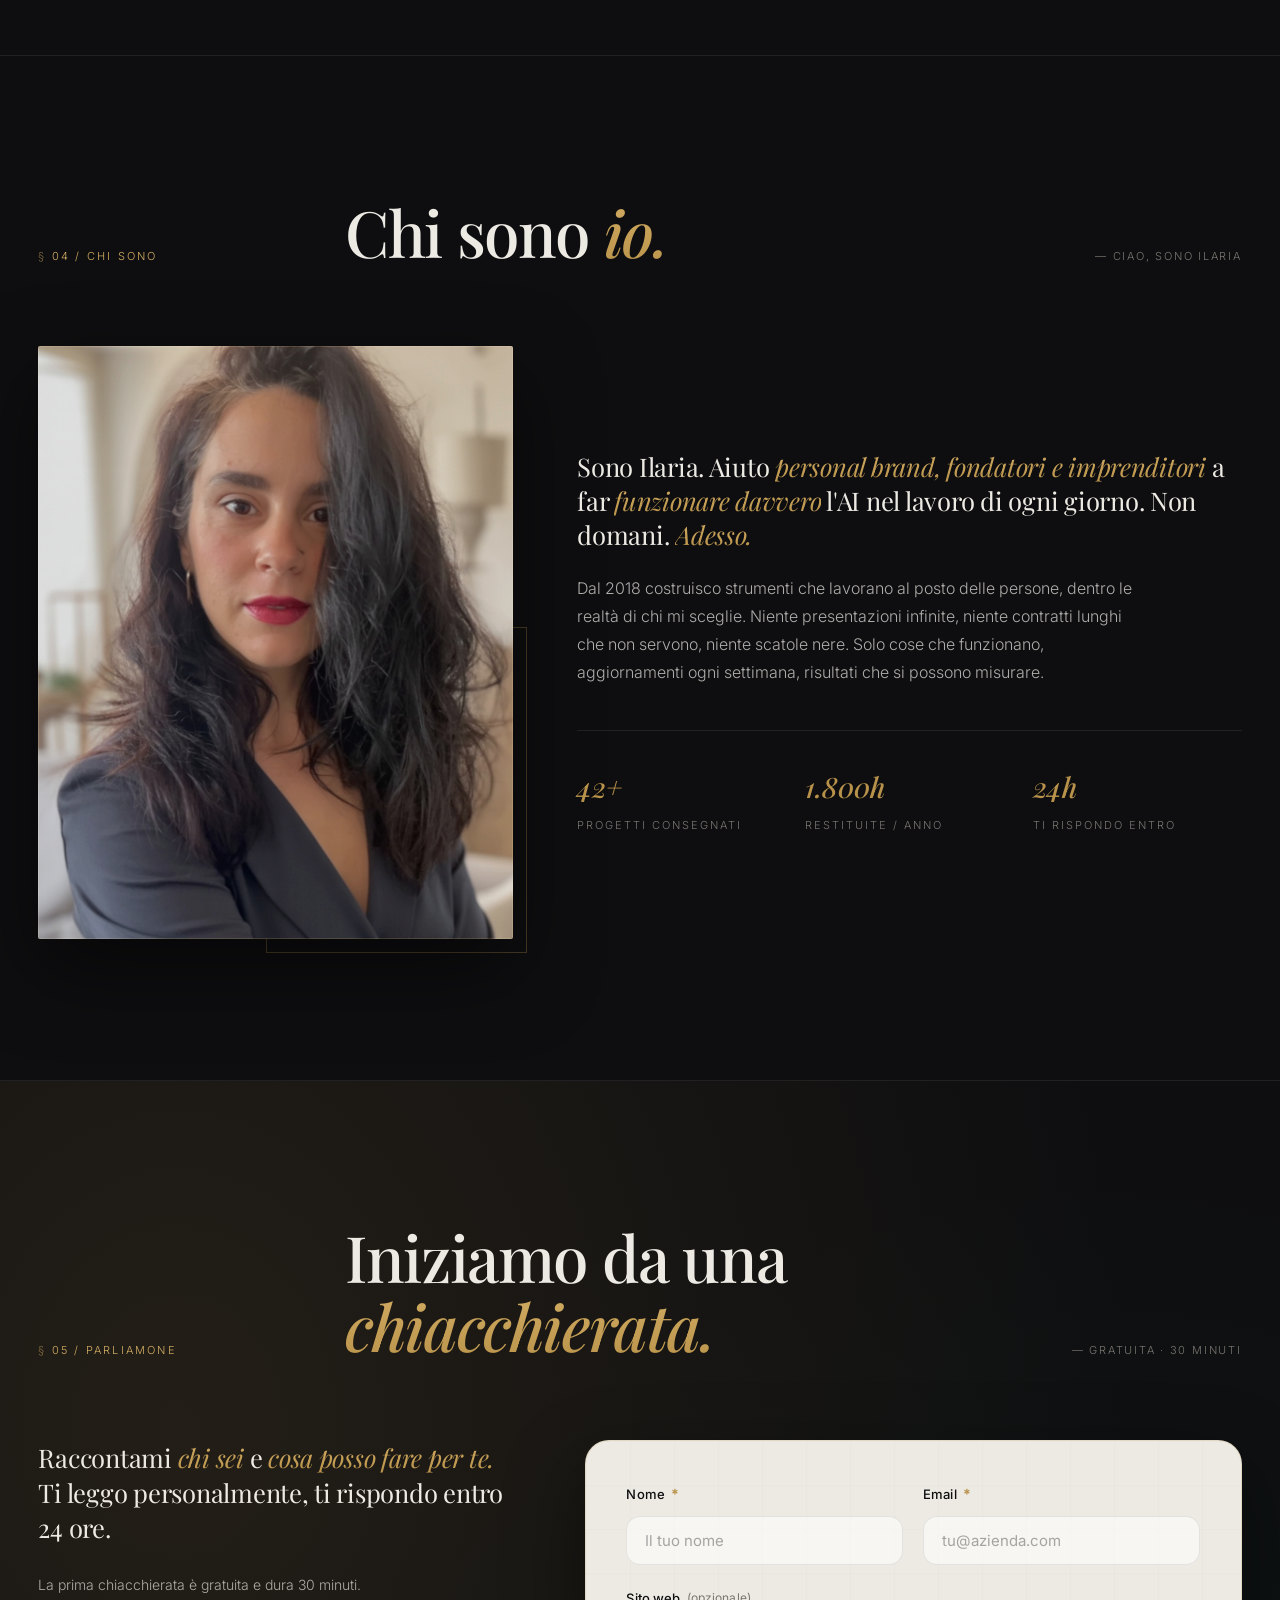
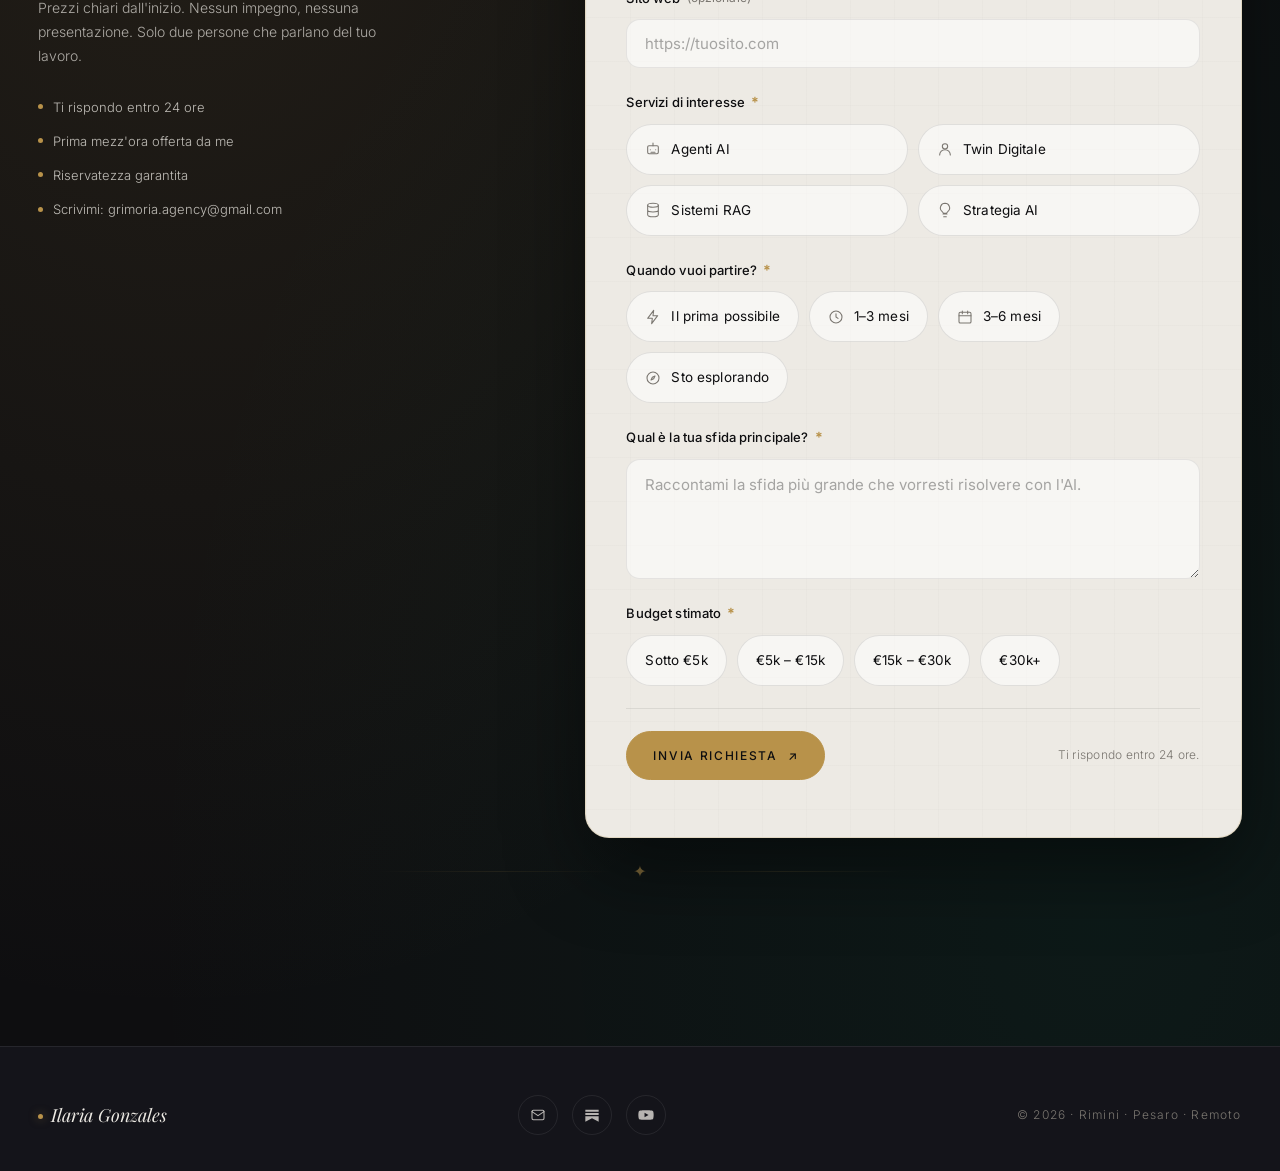
==== commit 523728fb: "feat(agency): sostituisce SVG mockup con PNG Industrial Intelligence Flow - Agenti AI card → 02-agen" ====
--- a/site/public/agency/index.html
+++ b/site/public/agency/index.html
@@ -281,6 +281,7 @@
   position:relative;
 }
 .svc-mockup svg{width:100%;height:100%;display:block}
+.svc-mockup img{width:100%;height:100%;object-fit:cover;object-position:top left;display:block}
 
 /* card body */
 .svc-card-body{padding:clamp(24px,2.8vw,40px);display:flex;flex-direction:column;gap:16px;flex:1}
@@ -639,38 +640,7 @@
     <!-- 01 Agenti -->
     <article class="svc-card reveal">
       <div class="svc-mockup">
-        <svg viewBox="0 0 640 200" xmlns="http://www.w3.org/2000/svg" preserveAspectRatio="xMidYMid slice">
-          <rect width="640" height="200" fill="#0E0E10"/>
-          <!-- terminal window chrome -->
-          <rect x="16" y="16" width="608" height="168" rx="6" fill="#14141A" stroke="rgba(255,255,255,0.07)" stroke-width="1"/>
-          <circle cx="36" cy="32" r="5" fill="#3A3530"/><circle cx="52" cy="32" r="5" fill="#3A3530"/><circle cx="68" cy="32" r="5" fill="#3A3530"/>
-          <rect x="16" y="44" width="608" height="1" fill="rgba(255,255,255,0.06)"/>
-          <!-- terminal lines -->
-          <text x="32" y="72" font-family="monospace" font-size="11" fill="#009E74">▶ agent.run(</text>
-          <text x="32" y="72" font-family="monospace" font-size="11" fill="rgba(237,234,228,0.5)" dx="92">"lead_enrichment"</text>
-          <text x="32" y="72" font-family="monospace" font-size="11" fill="#009E74" dx="228">)</text>
-          <text x="32" y="92" font-family="monospace" font-size="11" fill="rgba(237,234,228,0.3)">  tools: [search, crm_write, email_draft]</text>
-          <text x="32" y="112" font-family="monospace" font-size="11" fill="rgba(184,146,74,0.8)">  ✓ 142 leads processed</text>
-          <text x="32" y="132" font-family="monospace" font-size="11" fill="rgba(184,146,74,0.8)">  ✓ CRM updated</text>
-          <text x="32" y="152" font-family="monospace" font-size="11" fill="rgba(184,146,74,0.8)">  ✓ 38 drafts queued</text>
-          <!-- blinking cursor -->
-          <rect x="32" y="162" width="7" height="11" fill="#009E74" opacity="0.7">
-            <animate attributeName="opacity" values="0.7;0;0.7" dur="1.2s" repeatCount="indefinite"/>
-          </rect>
-          <!-- right: node graph -->
-          <circle cx="530" cy="90" r="22" fill="none" stroke="rgba(184,146,74,0.25)" stroke-width="1"/>
-          <circle cx="530" cy="90" r="6" fill="#B8924A" opacity="0.7"/>
-          <circle cx="580" cy="60" r="12" fill="none" stroke="rgba(0,158,116,0.3)" stroke-width="1"/>
-          <circle cx="580" cy="60" r="3" fill="#009E74" opacity="0.6"/>
-          <circle cx="580" cy="120" r="12" fill="none" stroke="rgba(0,158,116,0.3)" stroke-width="1"/>
-          <circle cx="580" cy="120" r="3" fill="#009E74" opacity="0.6"/>
-          <circle cx="610" cy="90" r="10" fill="none" stroke="rgba(0,158,116,0.2)" stroke-width="1"/>
-          <circle cx="610" cy="90" r="3" fill="#009E74" opacity="0.4"/>
-          <line x1="552" y1="80" x2="568" y2="66" stroke="rgba(184,146,74,0.2)" stroke-width="1"/>
-          <line x1="552" y1="100" x2="568" y2="114" stroke="rgba(184,146,74,0.2)" stroke-width="1"/>
-          <line x1="592" y1="64" x2="600" y2="82" stroke="rgba(0,158,116,0.15)" stroke-width="1"/>
-          <line x1="592" y1="116" x2="600" y2="98" stroke="rgba(0,158,116,0.15)" stroke-width="1"/>
-        </svg>
+        <img src="assets/graphics/02-agents-ai-1760x1080.png" alt="Diagramma Agenti AI — hub-spoke con 5 agenti satellite" loading="lazy"/>
       </div>
       <div class="svc-card-body">
         <div class="svc-card-num">01 — Agenti</div>
@@ -739,37 +709,7 @@
     <!-- 03 RAG -->
     <article class="svc-card reveal reveal-d2">
       <div class="svc-mockup">
-        <svg viewBox="0 0 640 200" xmlns="http://www.w3.org/2000/svg" preserveAspectRatio="xMidYMid slice">
-          <rect width="640" height="200" fill="#0E0E10"/>
-          <rect x="16" y="16" width="608" height="168" rx="6" fill="#14141A" stroke="rgba(255,255,255,0.07)" stroke-width="1"/>
-          <!-- search bar -->
-          <rect x="32" y="28" width="320" height="28" rx="4" fill="#0E0E10" stroke="rgba(0,158,116,0.3)" stroke-width="1"/>
-          <text x="48" y="47" font-family="monospace" font-size="11" fill="rgba(237,234,228,0.4)">Come gestisci i clienti VIP?</text>
-          <rect x="360" y="28" width="60" height="28" rx="4" fill="rgba(0,158,116,0.15)" stroke="rgba(0,158,116,0.3)" stroke-width="1"/>
-          <text x="390" y="47" font-family="Inter,sans-serif" font-size="10" fill="#009E74" text-anchor="middle" letter-spacing="1">cerca</text>
-          <!-- result cards -->
-          <rect x="32" y="68" width="280" height="44" rx="4" fill="rgba(184,146,74,0.06)" stroke="rgba(184,146,74,0.2)" stroke-width="1"/>
-          <text x="44" y="86" font-family="Inter,sans-serif" font-size="10" fill="rgba(184,146,74,0.8)" letter-spacing="1">SOP_clienti_vip.pdf · pag. 3</text>
-          <text x="44" y="102" font-family="monospace" font-size="10" fill="rgba(237,234,228,0.45)">"…protocollo accoglienza entro 2h…"</text>
-          <rect x="32" y="120" width="280" height="36" rx="4" fill="rgba(184,146,74,0.04)" stroke="rgba(184,146,74,0.12)" stroke-width="1"/>
-          <text x="44" y="138" font-family="Inter,sans-serif" font-size="10" fill="rgba(184,146,74,0.5)" letter-spacing="1">contratto_enterprise_2025.docx · pag. 7</text>
-          <text x="44" y="152" font-family="monospace" font-size="10" fill="rgba(237,234,228,0.3)">"…SLA garantito 99.9% uptime…"</text>
-          <!-- similarity score bars -->
-          <text x="340" y="86" font-family="Inter,sans-serif" font-size="9" fill="rgba(0,158,116,0.7)" letter-spacing="1">0.94</text>
-          <rect x="340" y="92" width="60" height="3" rx="1" fill="rgba(0,158,116,0.15)"/>
-          <rect x="340" y="92" width="56" height="3" rx="1" fill="rgba(0,158,116,0.6)"/>
-          <text x="340" y="138" font-family="Inter,sans-serif" font-size="9" fill="rgba(0,158,116,0.45)" letter-spacing="1">0.81</text>
-          <rect x="340" y="144" width="60" height="3" rx="1" fill="rgba(0,158,116,0.1)"/>
-          <rect x="340" y="144" width="49" height="3" rx="1" fill="rgba(0,158,116,0.4)"/>
-          <!-- db cylinders right -->
-          <ellipse cx="550" cy="68" rx="44" ry="10" fill="none" stroke="rgba(0,158,116,0.2)" stroke-width="1"/>
-          <rect x="506" y="68" width="88" height="30" fill="none" stroke="rgba(0,158,116,0.15)" stroke-width="1"/>
-          <ellipse cx="550" cy="98" rx="44" ry="10" fill="none" stroke="rgba(0,158,116,0.2)" stroke-width="1"/>
-          <rect x="506" y="98" width="88" height="22" fill="none" stroke="rgba(0,158,116,0.12)" stroke-width="1"/>
-          <ellipse cx="550" cy="120" rx="44" ry="10" fill="none" stroke="rgba(0,158,116,0.15)" stroke-width="1"/>
-          <text x="550" y="85" font-family="Inter,sans-serif" font-size="9" fill="rgba(0,158,116,0.5)" text-anchor="middle" letter-spacing="1">embeddings</text>
-          <text x="550" y="112" font-family="Inter,sans-serif" font-size="9" fill="rgba(0,158,116,0.35)" text-anchor="middle" letter-spacing="1">vectors</text>
-        </svg>
+        <img src="assets/graphics/03-rag-memoria-1760x1080.png" alt="Diagramma Memoria RAG — flusso 5 step con knowledge base" loading="lazy"/>
       </div>
       <div class="svc-card-body">
         <div class="svc-card-num">03 — RAG</div>
@@ -787,46 +727,7 @@
     <!-- 04 Strategia -->
     <article class="svc-card reveal reveal-d3">
       <div class="svc-mockup">
-        <svg viewBox="0 0 640 200" xmlns="http://www.w3.org/2000/svg" preserveAspectRatio="xMidYMid slice">
-          <rect width="640" height="200" fill="#0E0E10"/>
-          <rect x="16" y="16" width="608" height="168" rx="6" fill="#14141A" stroke="rgba(255,255,255,0.07)" stroke-width="1"/>
-          <!-- roadmap timeline -->
-          <line x1="60" y1="100" x2="580" y2="100" stroke="rgba(255,255,255,0.07)" stroke-width="1"/>
-          <!-- week markers -->
-          <g font-family="Inter,sans-serif" font-size="9" fill="rgba(237,234,228,0.25)" text-anchor="middle" letter-spacing="1">
-            <text x="100" y="170">W1</text><text x="180" y="170">W3</text>
-            <text x="280" y="170">W6</text><text x="400" y="170">W9</text><text x="520" y="170">W12</text>
-          </g>
-          <!-- milestone dots & bars -->
-          <circle cx="100" cy="100" r="6" fill="#B8924A" opacity="0.9"/>
-          <rect x="100" y="62" width="80" height="3" rx="1" fill="rgba(184,146,74,0.5)"/>
-          <text x="140" y="58" font-family="Inter,sans-serif" font-size="9" fill="rgba(184,146,74,0.7)" text-anchor="middle" letter-spacing="1">AUDIT</text>
-
-          <circle cx="180" cy="100" r="6" fill="#B8924A" opacity="0.9"/>
-          <rect x="180" y="75" width="100" height="3" rx="1" fill="rgba(184,146,74,0.4)"/>
-          <text x="230" y="71" font-family="Inter,sans-serif" font-size="9" fill="rgba(184,146,74,0.6)" text-anchor="middle" letter-spacing="1">PIANO</text>
-
-          <circle cx="280" cy="100" r="6" fill="#009E74" opacity="0.9"/>
-          <rect x="280" y="52" width="120" height="3" rx="1" fill="rgba(0,158,116,0.5)"/>
-          <text x="340" y="48" font-family="Inter,sans-serif" font-size="9" fill="rgba(0,158,116,0.7)" text-anchor="middle" letter-spacing="1">BUILD</text>
-
-          <circle cx="400" cy="100" r="6" fill="#009E74" opacity="0.9"/>
-          <rect x="400" y="68" width="120" height="3" rx="1" fill="rgba(0,158,116,0.4)"/>
-          <text x="460" y="64" font-family="Inter,sans-serif" font-size="9" fill="rgba(0,158,116,0.6)" text-anchor="middle" letter-spacing="1">TRAINING</text>
-
-          <circle cx="520" cy="100" r="6" fill="#B8924A" opacity="0.7"/>
-          <circle cx="520" cy="100" r="12" fill="none" stroke="rgba(184,146,74,0.3)" stroke-width="1">
-            <animate attributeName="r" values="12;18;12" dur="2s" repeatCount="indefinite"/>
-            <animate attributeName="opacity" values="1;0;1" dur="2s" repeatCount="indefinite"/>
-          </circle>
-          <text x="520" y="48" font-family="Inter,sans-serif" font-size="9" fill="rgba(184,146,74,0.5)" text-anchor="middle" letter-spacing="1">LAUNCH</text>
-
-          <!-- progress fill -->
-          <line x1="60" y1="100" x2="400" y2="100" stroke="rgba(0,158,116,0.25)" stroke-width="2"/>
-          <!-- ROI label -->
-          <rect x="440" y="118" width="90" height="22" rx="3" fill="rgba(184,146,74,0.08)" stroke="rgba(184,146,74,0.2)" stroke-width="1"/>
-          <text x="485" y="133" font-family="Inter,sans-serif" font-size="10" fill="rgba(184,146,74,0.7)" text-anchor="middle" letter-spacing="1">ROI model ✓</text>
-        </svg>
+        <img src="assets/graphics/01-strategy-plan-1760x1080.png" alt="Piano di Strategia AI — griglia 6 fasi con abilitatori" loading="lazy"/>
       </div>
       <div class="svc-card-body">
         <div class="svc-card-num">04 — Strategia</div>
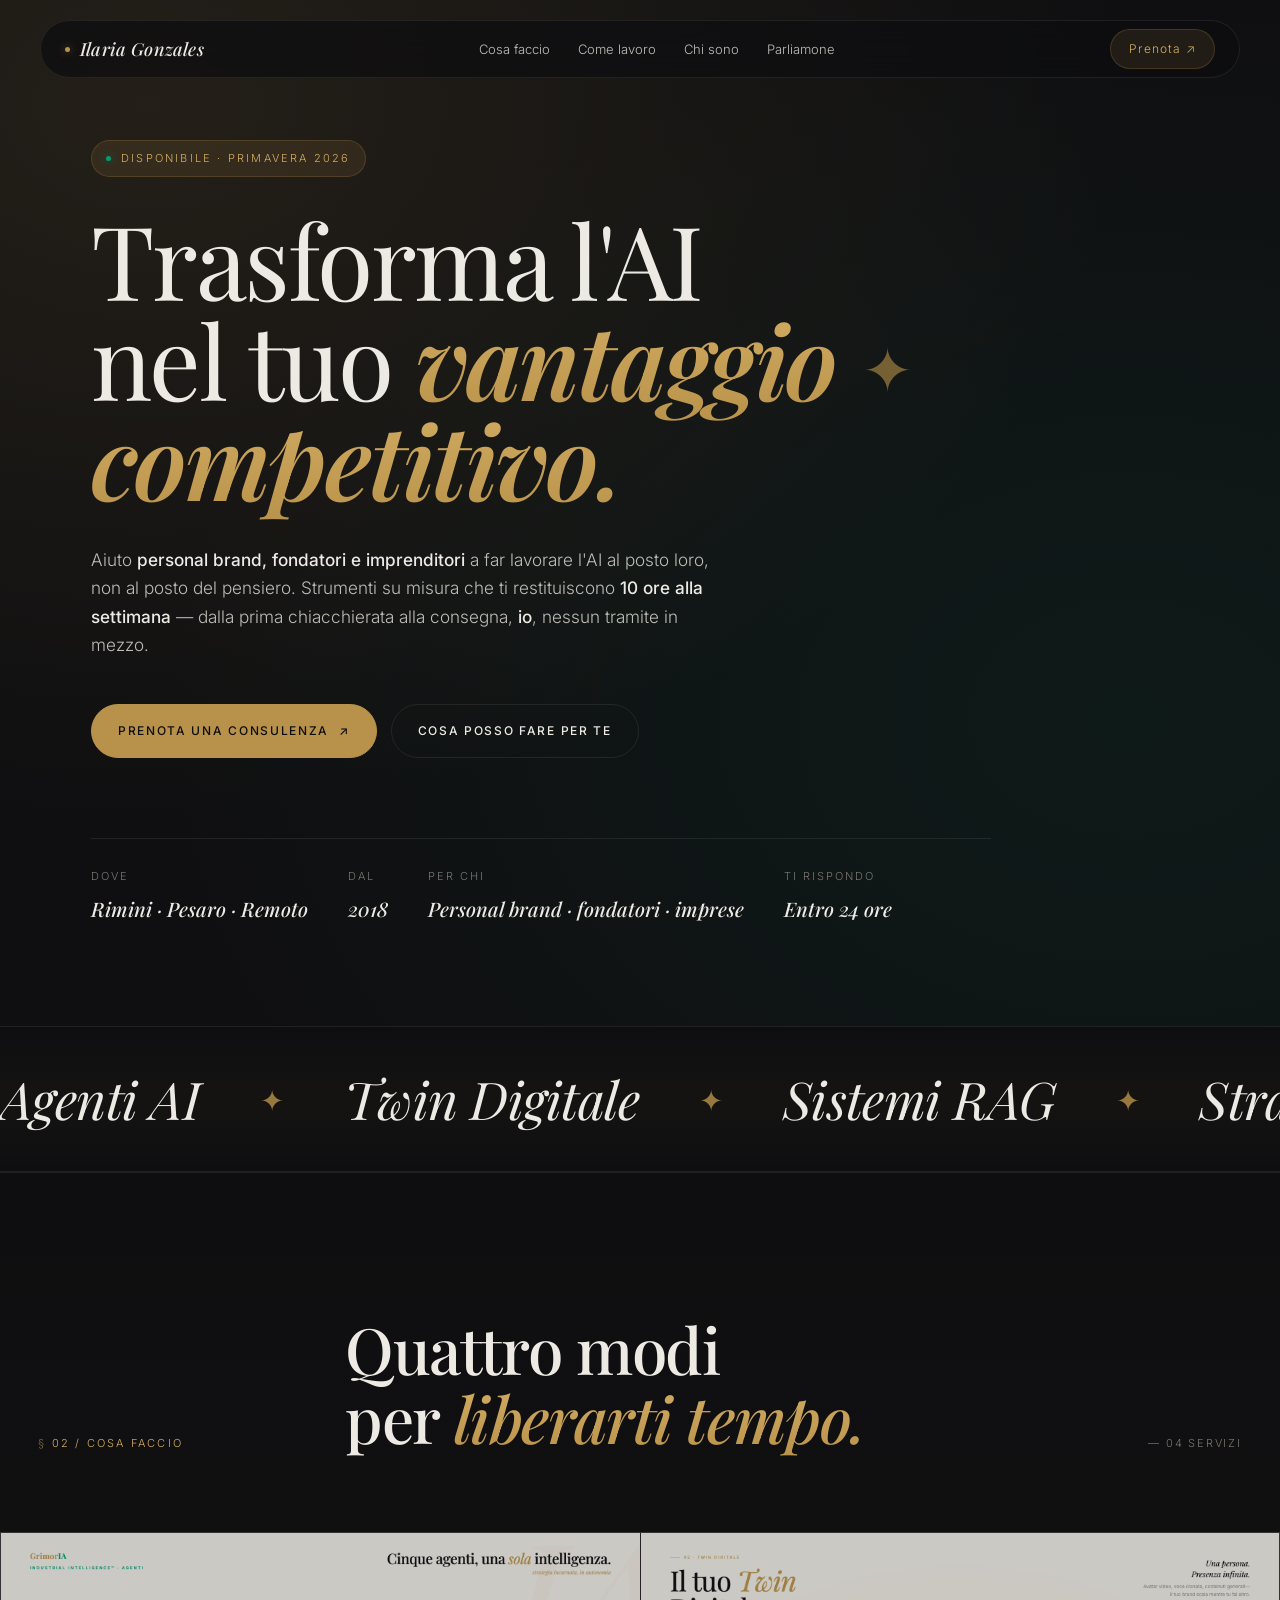
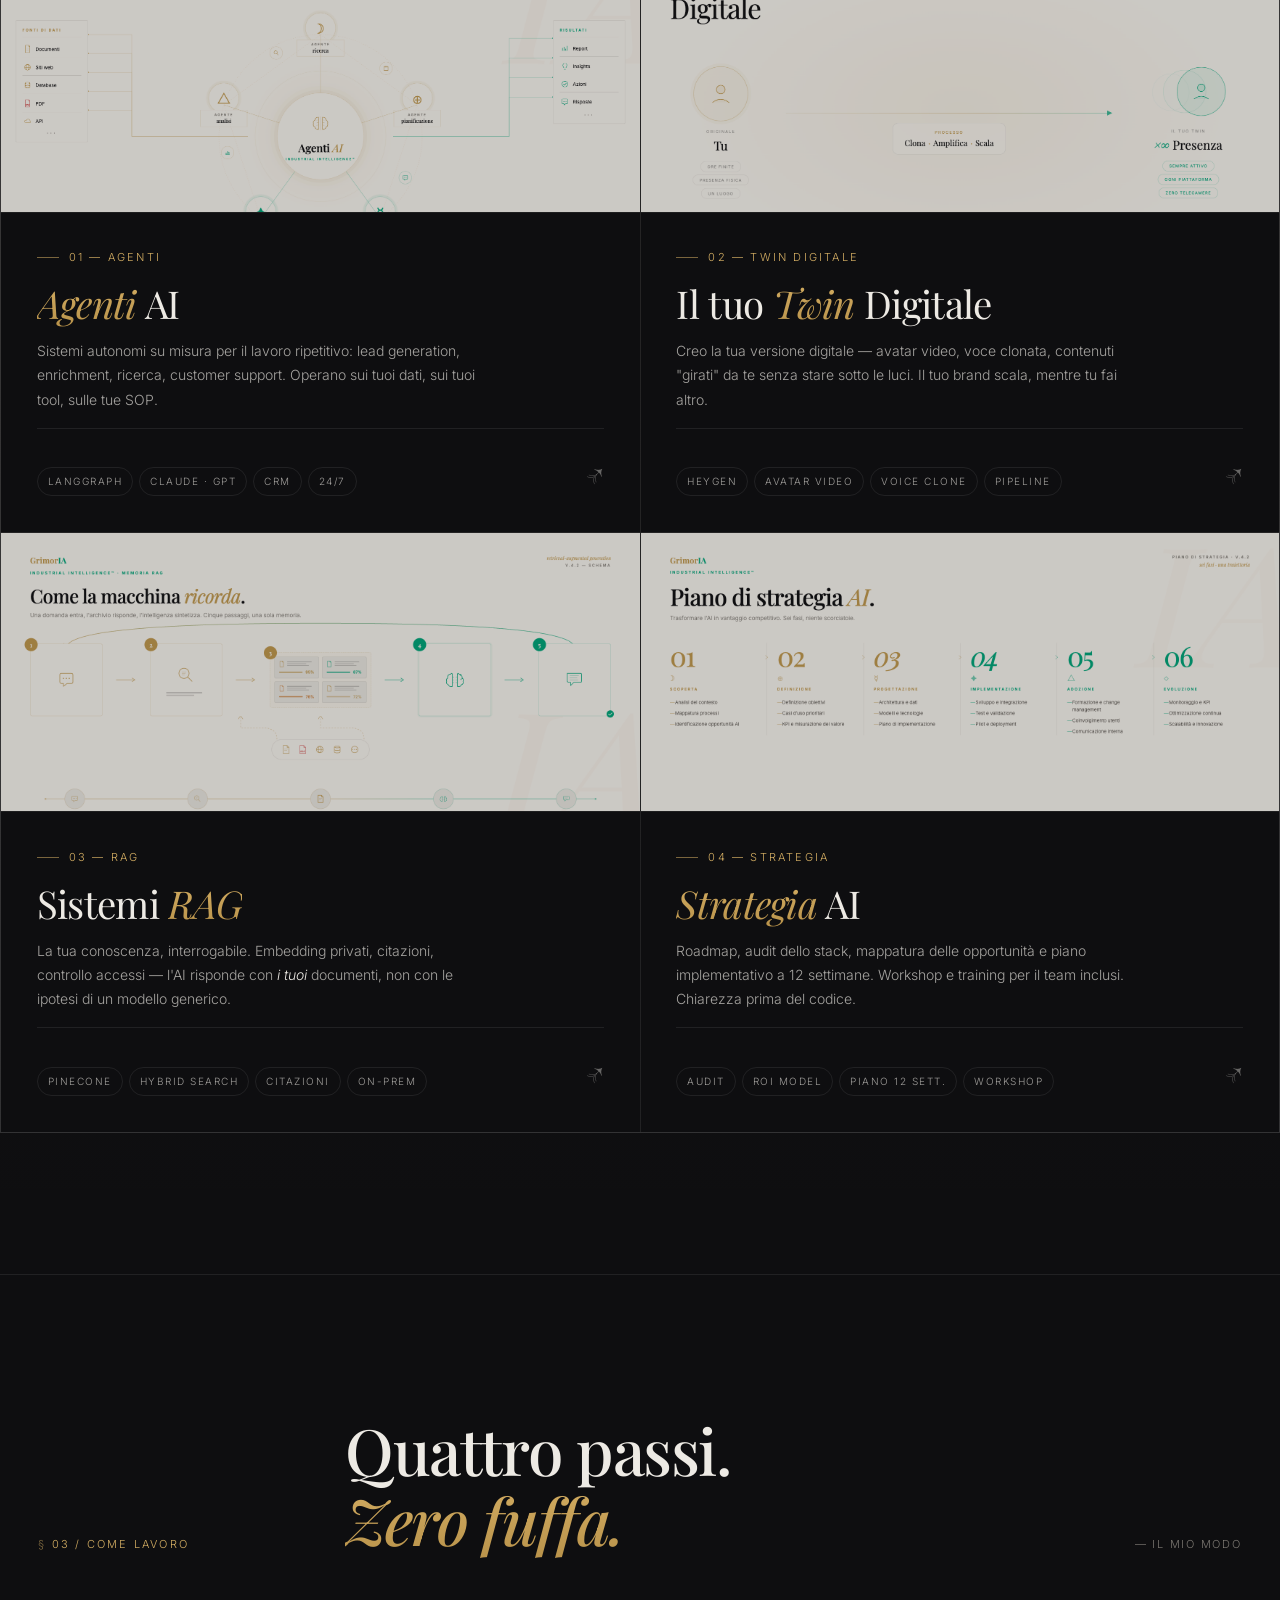
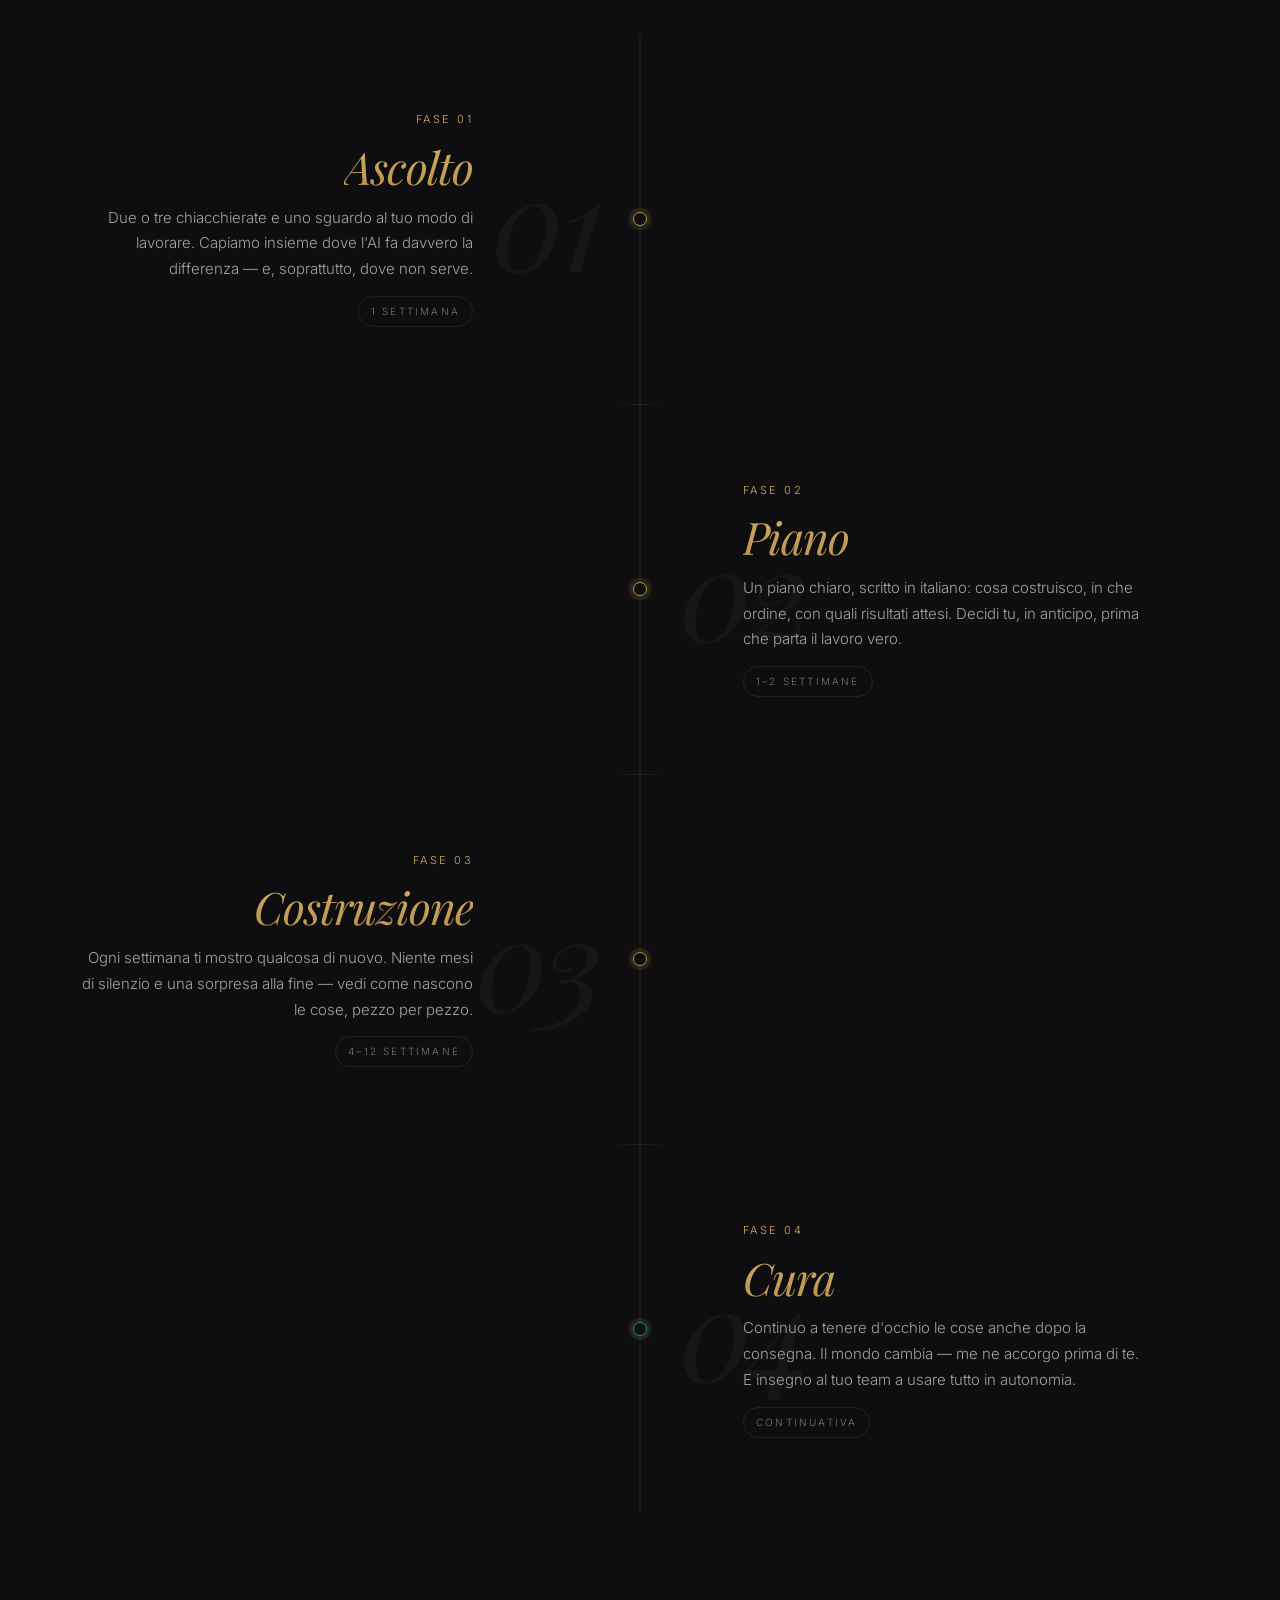
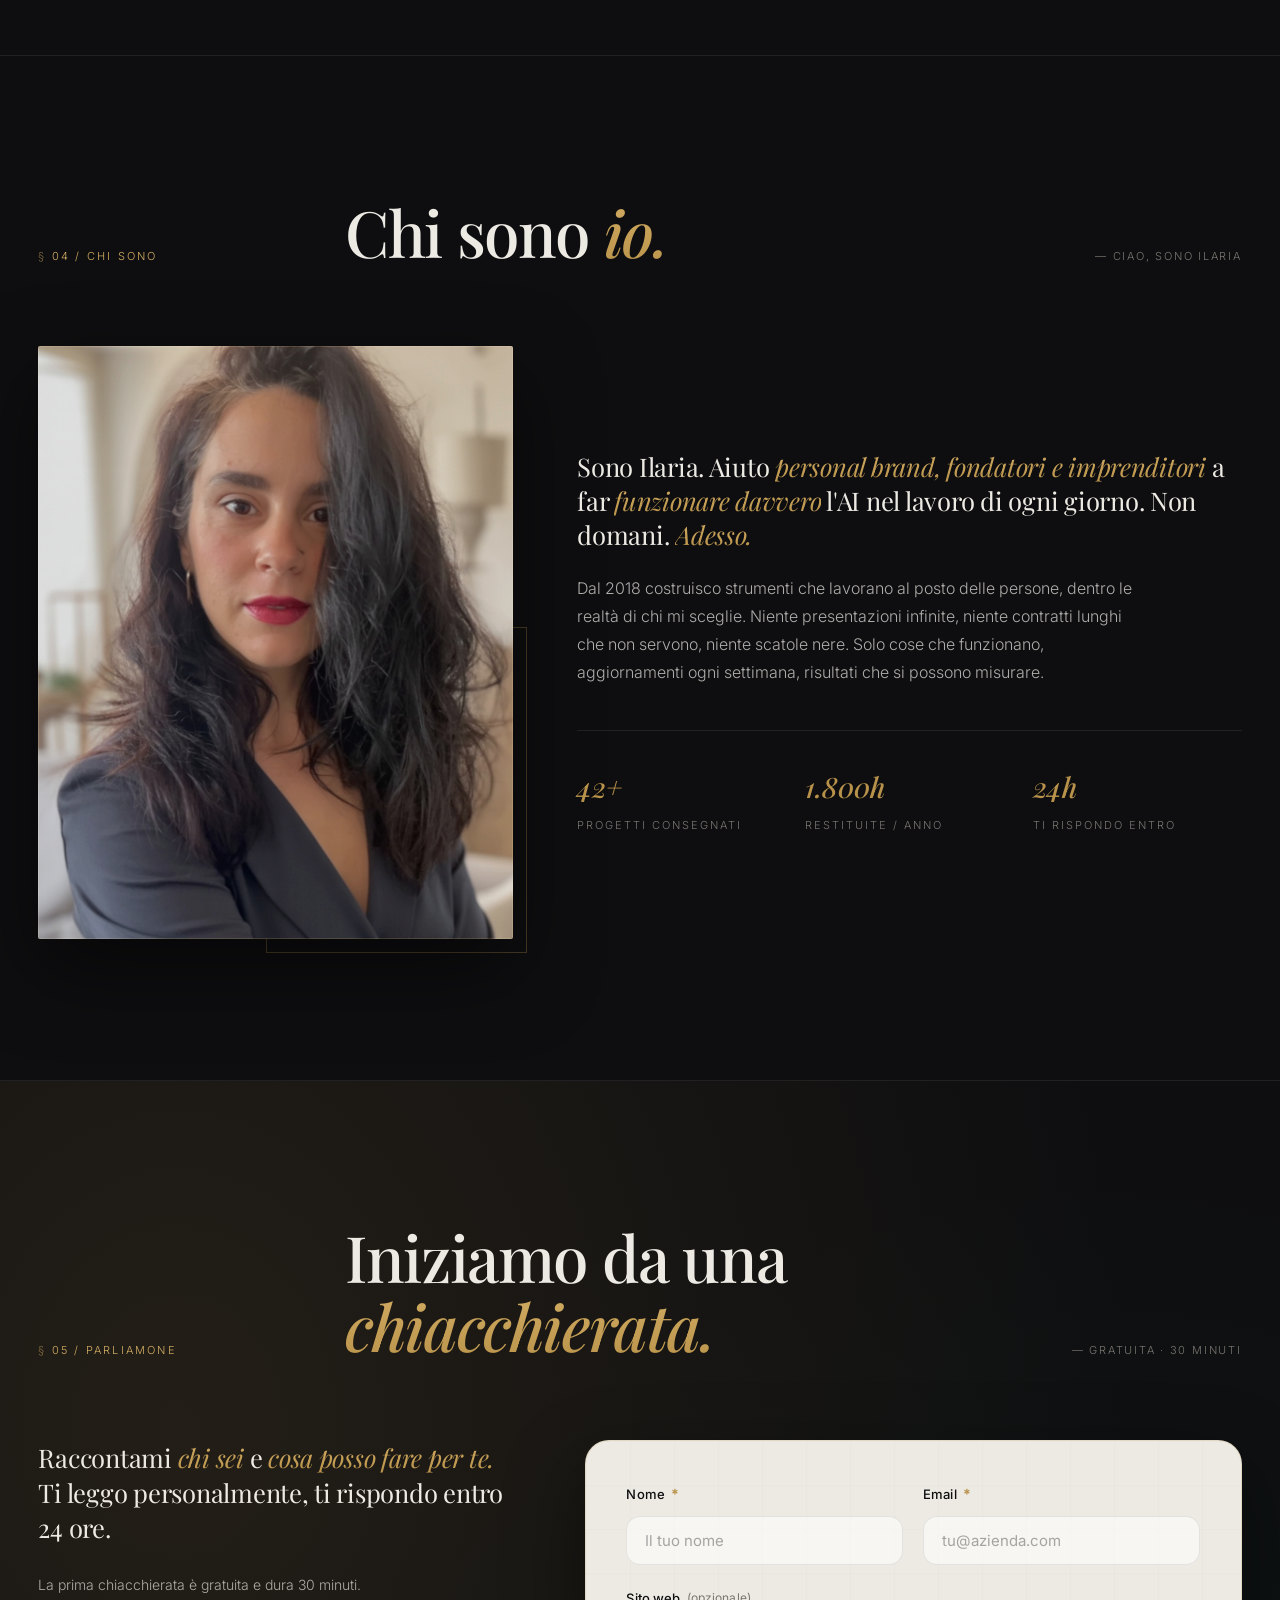
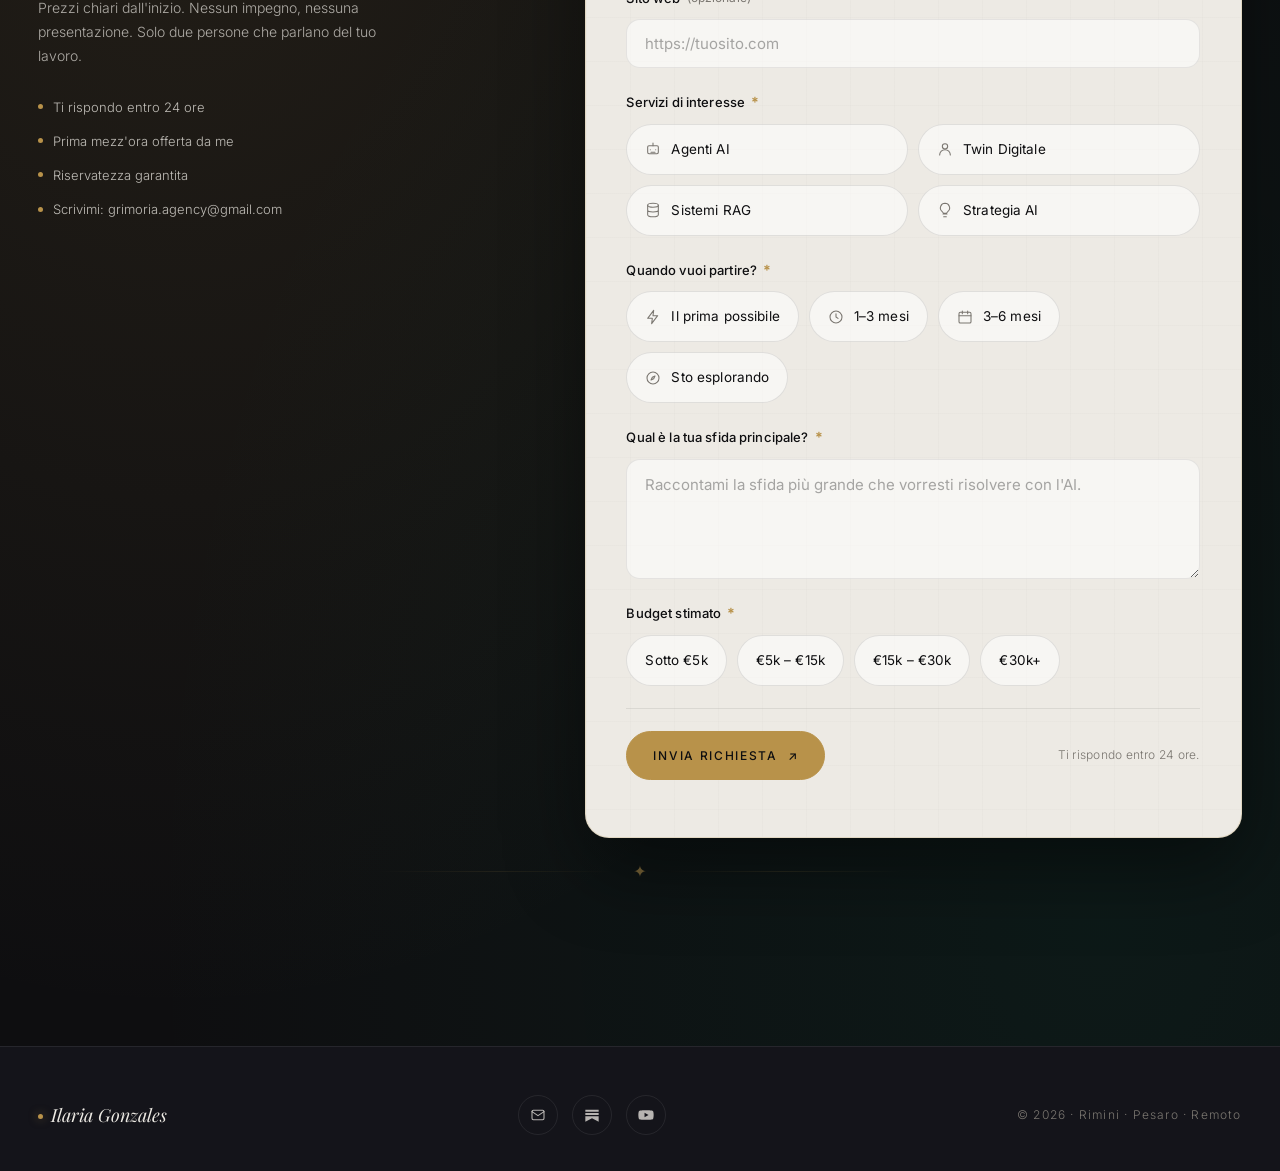
==== commit 203a7fd2: "feat(agency): aggiungi PNG Twin Digitale — card 02 completa - Crea 04-twin-digitale-1760x1080.png ne" ====
--- a/site/public/agency/index.html
+++ b/site/public/agency/index.html
@@ -658,40 +658,7 @@
     <!-- 02 Twin Digitale -->
     <article class="svc-card reveal reveal-d1">
       <div class="svc-mockup">
-        <svg viewBox="0 0 640 200" xmlns="http://www.w3.org/2000/svg" preserveAspectRatio="xMidYMid slice">
-          <rect width="640" height="200" fill="#0E0E10"/>
-          <!-- video player chrome -->
-          <rect x="16" y="16" width="608" height="168" rx="6" fill="#14141A" stroke="rgba(255,255,255,0.07)" stroke-width="1"/>
-          <!-- waveform bars -->
-          <g opacity="0.55">
-            <rect x="40" y="120" width="4" height="30" rx="2" fill="#B8924A"/>
-            <rect x="50" y="100" width="4" height="50" rx="2" fill="#B8924A"/>
-            <rect x="60" y="110" width="4" height="40" rx="2" fill="#B8924A"/>
-            <rect x="70" y="90" width="4" height="60" rx="2" fill="#B8924A"/>
-            <rect x="80" y="105" width="4" height="45" rx="2" fill="#B8924A"/>
-            <rect x="90" y="115" width="4" height="35" rx="2" fill="#B8924A"/>
-            <rect x="100" y="95" width="4" height="55" rx="2" fill="#B8924A"/>
-            <rect x="110" y="108" width="4" height="42" rx="2" fill="#B8924A"/>
-            <rect x="120" y="118" width="4" height="32" rx="2" fill="#B8924A"/>
-            <rect x="130" y="88" width="4" height="62" rx="2" fill="#B8924A"/>
-            <rect x="140" y="100" width="4" height="50" rx="2" fill="#B8924A"/>
-            <rect x="150" y="120" width="4" height="30" rx="2" fill="#B8924A"/>
-          </g>
-          <!-- avatar silhouette -->
-          <ellipse cx="380" cy="75" rx="34" ry="38" fill="rgba(184,146,74,0.08)" stroke="rgba(184,146,74,0.2)" stroke-width="1"/>
-          <circle cx="380" cy="65" r="18" fill="rgba(184,146,74,0.12)" stroke="rgba(184,146,74,0.3)" stroke-width="1"/>
-          <path d="M350 140 Q380 115 410 140" fill="rgba(184,146,74,0.08)" stroke="rgba(184,146,74,0.2)" stroke-width="1"/>
-          <!-- mirror / reflection -->
-          <ellipse cx="500" cy="75" rx="34" ry="38" fill="rgba(0,158,116,0.06)" stroke="rgba(0,158,116,0.15)" stroke-width="1" stroke-dasharray="4 3"/>
-          <circle cx="500" cy="65" r="18" fill="rgba(0,158,116,0.08)" stroke="rgba(0,158,116,0.2)" stroke-width="1" stroke-dasharray="3 3"/>
-          <path d="M470 140 Q500 115 530 140" fill="rgba(0,158,116,0.06)" stroke="rgba(0,158,116,0.15)" stroke-width="1" stroke-dasharray="4 3"/>
-          <!-- connecting arrow -->
-          <line x1="416" y1="90" x2="462" y2="90" stroke="rgba(184,146,74,0.3)" stroke-width="1" stroke-dasharray="5 3"/>
-          <polygon points="462,86 470,90 462,94" fill="rgba(184,146,74,0.4)"/>
-          <!-- labels -->
-          <text x="380" y="175" font-family="Inter,sans-serif" font-size="9" fill="rgba(237,234,228,0.35)" text-anchor="middle" letter-spacing="2">YOU</text>
-          <text x="500" y="175" font-family="Inter,sans-serif" font-size="9" fill="rgba(0,158,116,0.5)" text-anchor="middle" letter-spacing="2">TWIN</text>
-        </svg>
+        <img src="assets/graphics/04-twin-digitale-1760x1080.png" alt="Twin Digitale — una persona, presenza infinita" loading="lazy"/>
       </div>
       <div class="svc-card-body">
         <div class="svc-card-num">02 — Twin Digitale</div>
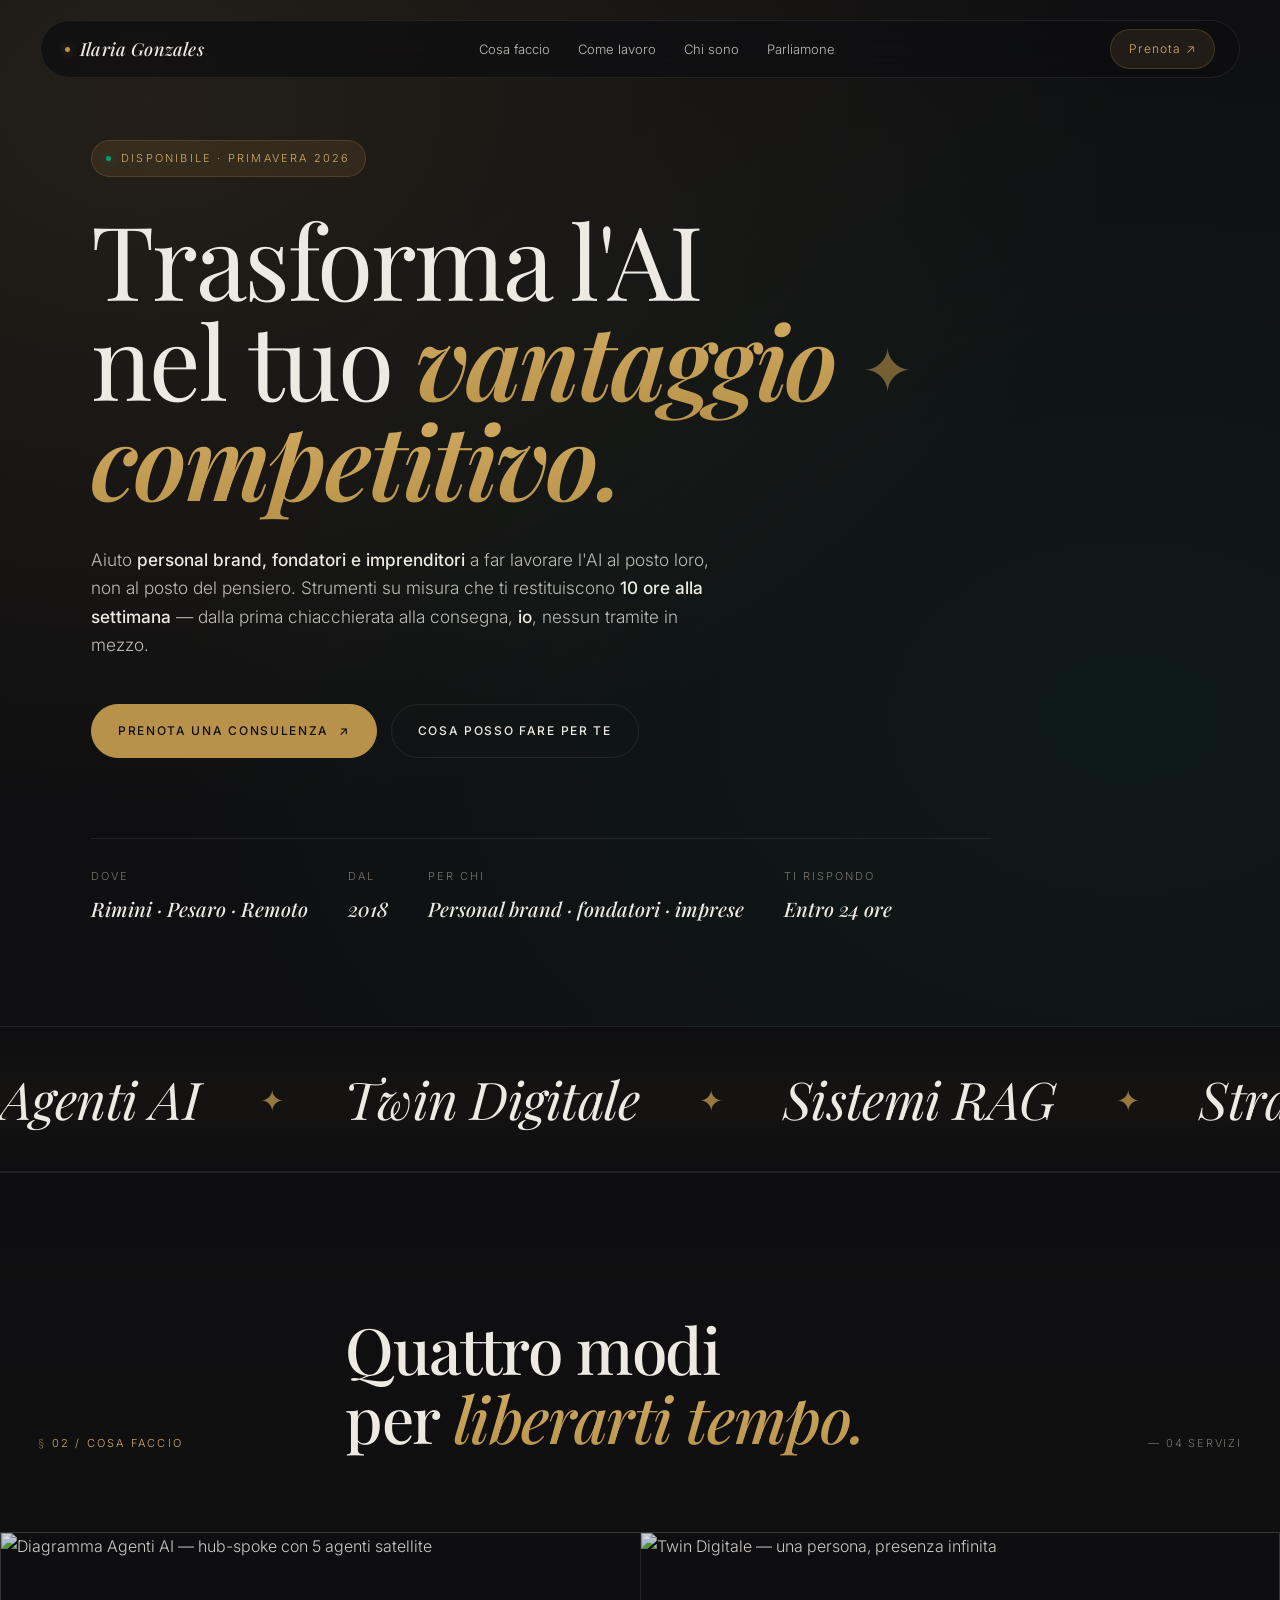
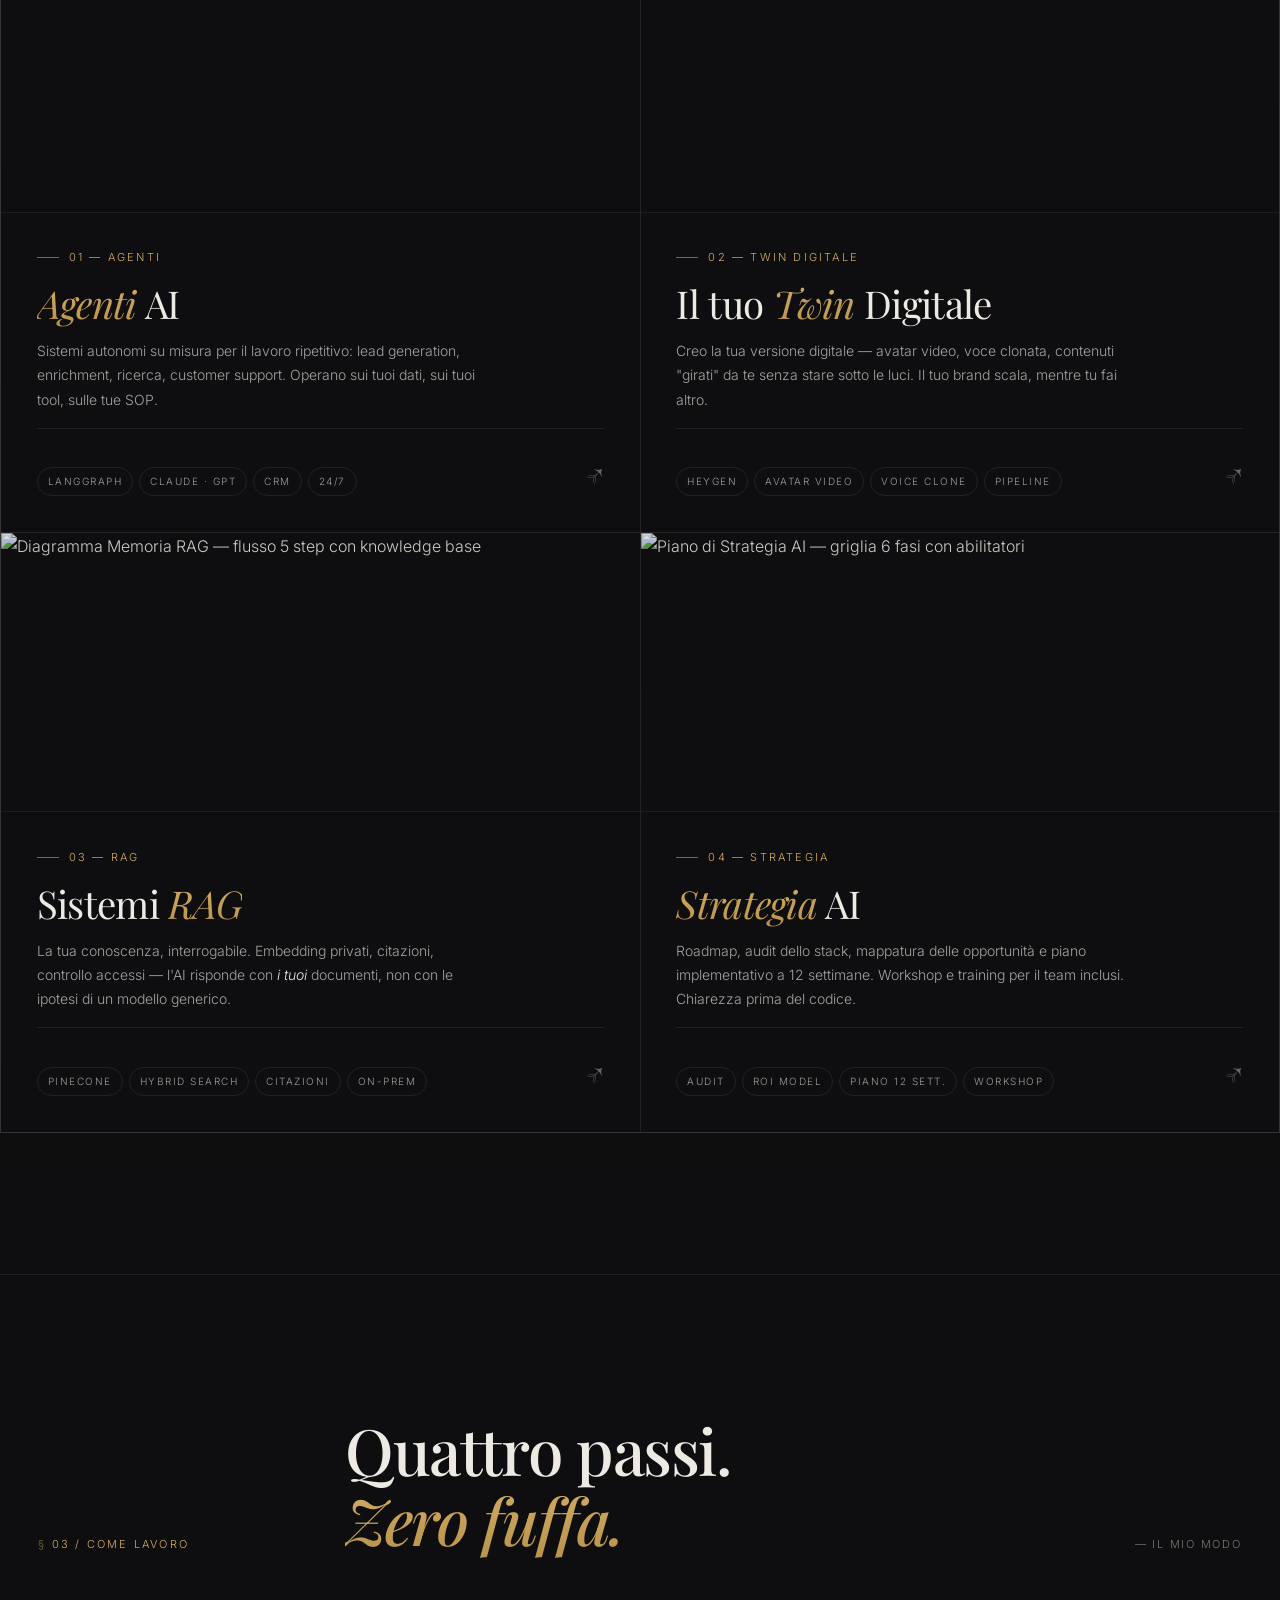
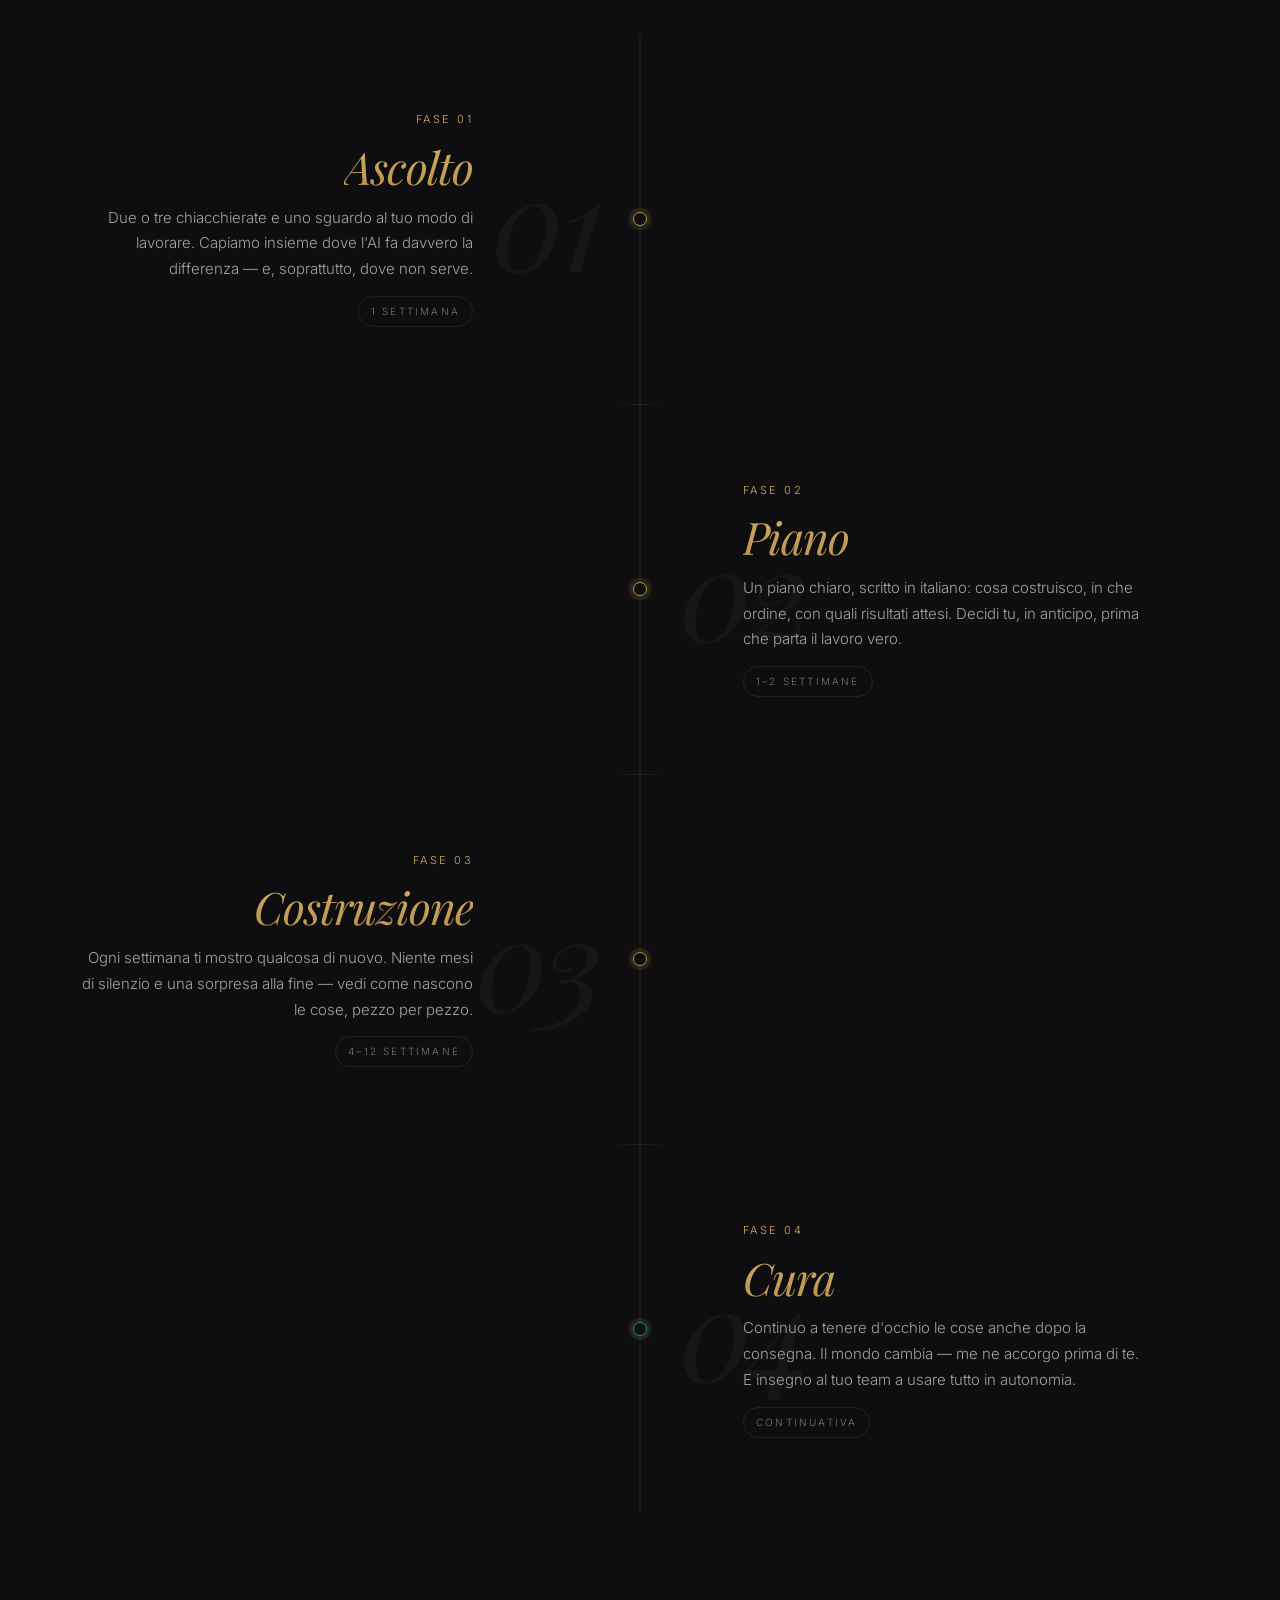
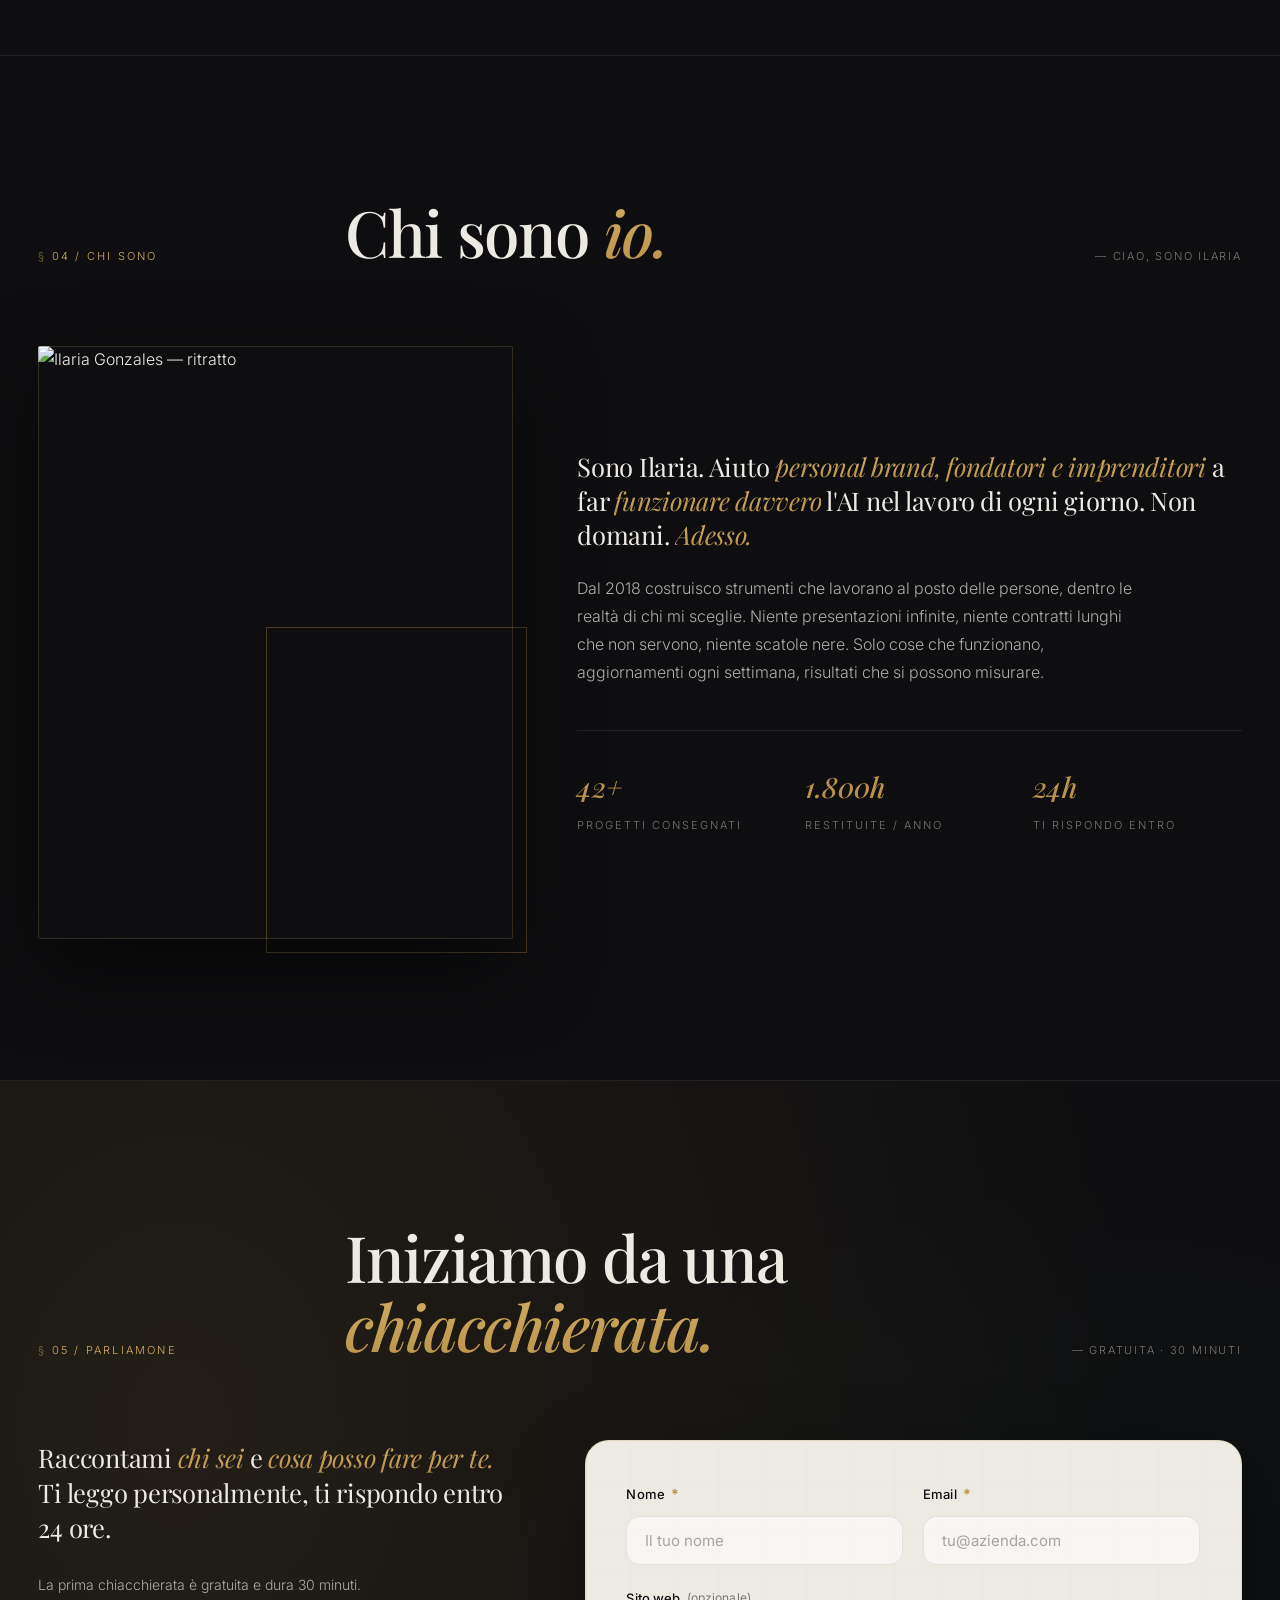
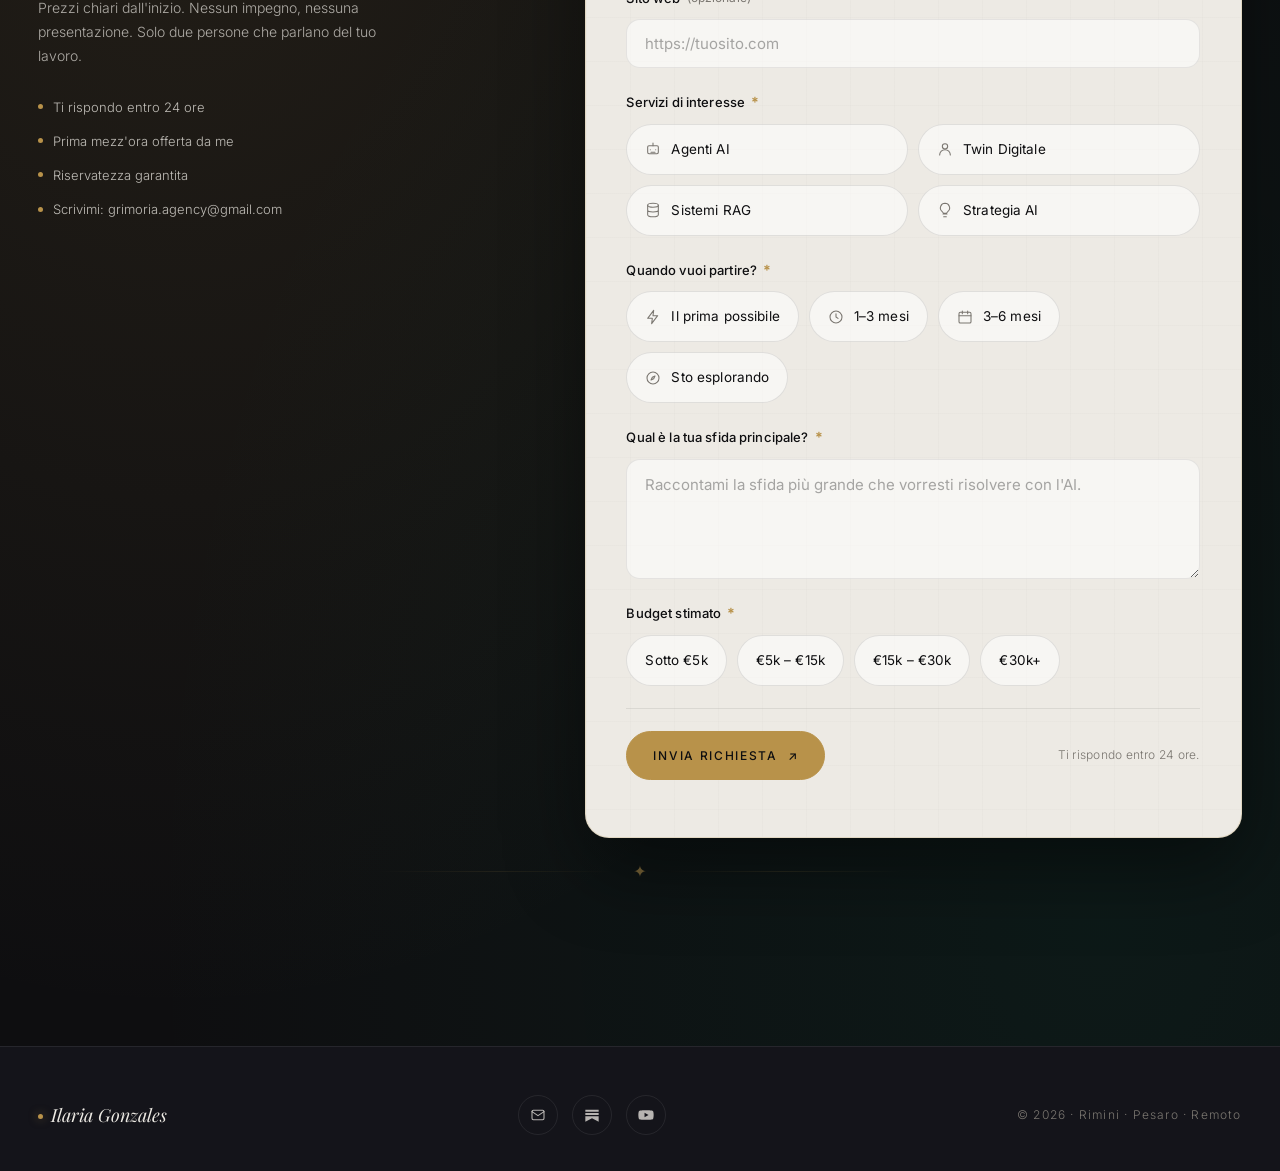
==== commit 3e08cb55: "fix(agency): aggiungi base href per risolvere path relativi PNG Con cleanUrls+trailingSlash:false Ve" ====
--- a/site/public/agency/index.html
+++ b/site/public/agency/index.html
@@ -3,6 +3,7 @@
 <head>
 <meta charset="utf-8"/>
 <meta name="viewport" content="width=device-width,initial-scale=1"/>
+<base href="/agency/"/>
 <title>Ilaria Gonzales — Sistemi AI, Agenti & Strategia</title>
 <meta name="description" content="Aiuto fondatrici, imprenditori e aziende a trasformare l'AI nel loro vantaggio quotidiano. Meno ore perse, più risultati — dalla prima chiacchierata alla consegna."/>
 <meta property="og:title" content="Ilaria Gonzales — L'AI che lavora al posto tuo"/>
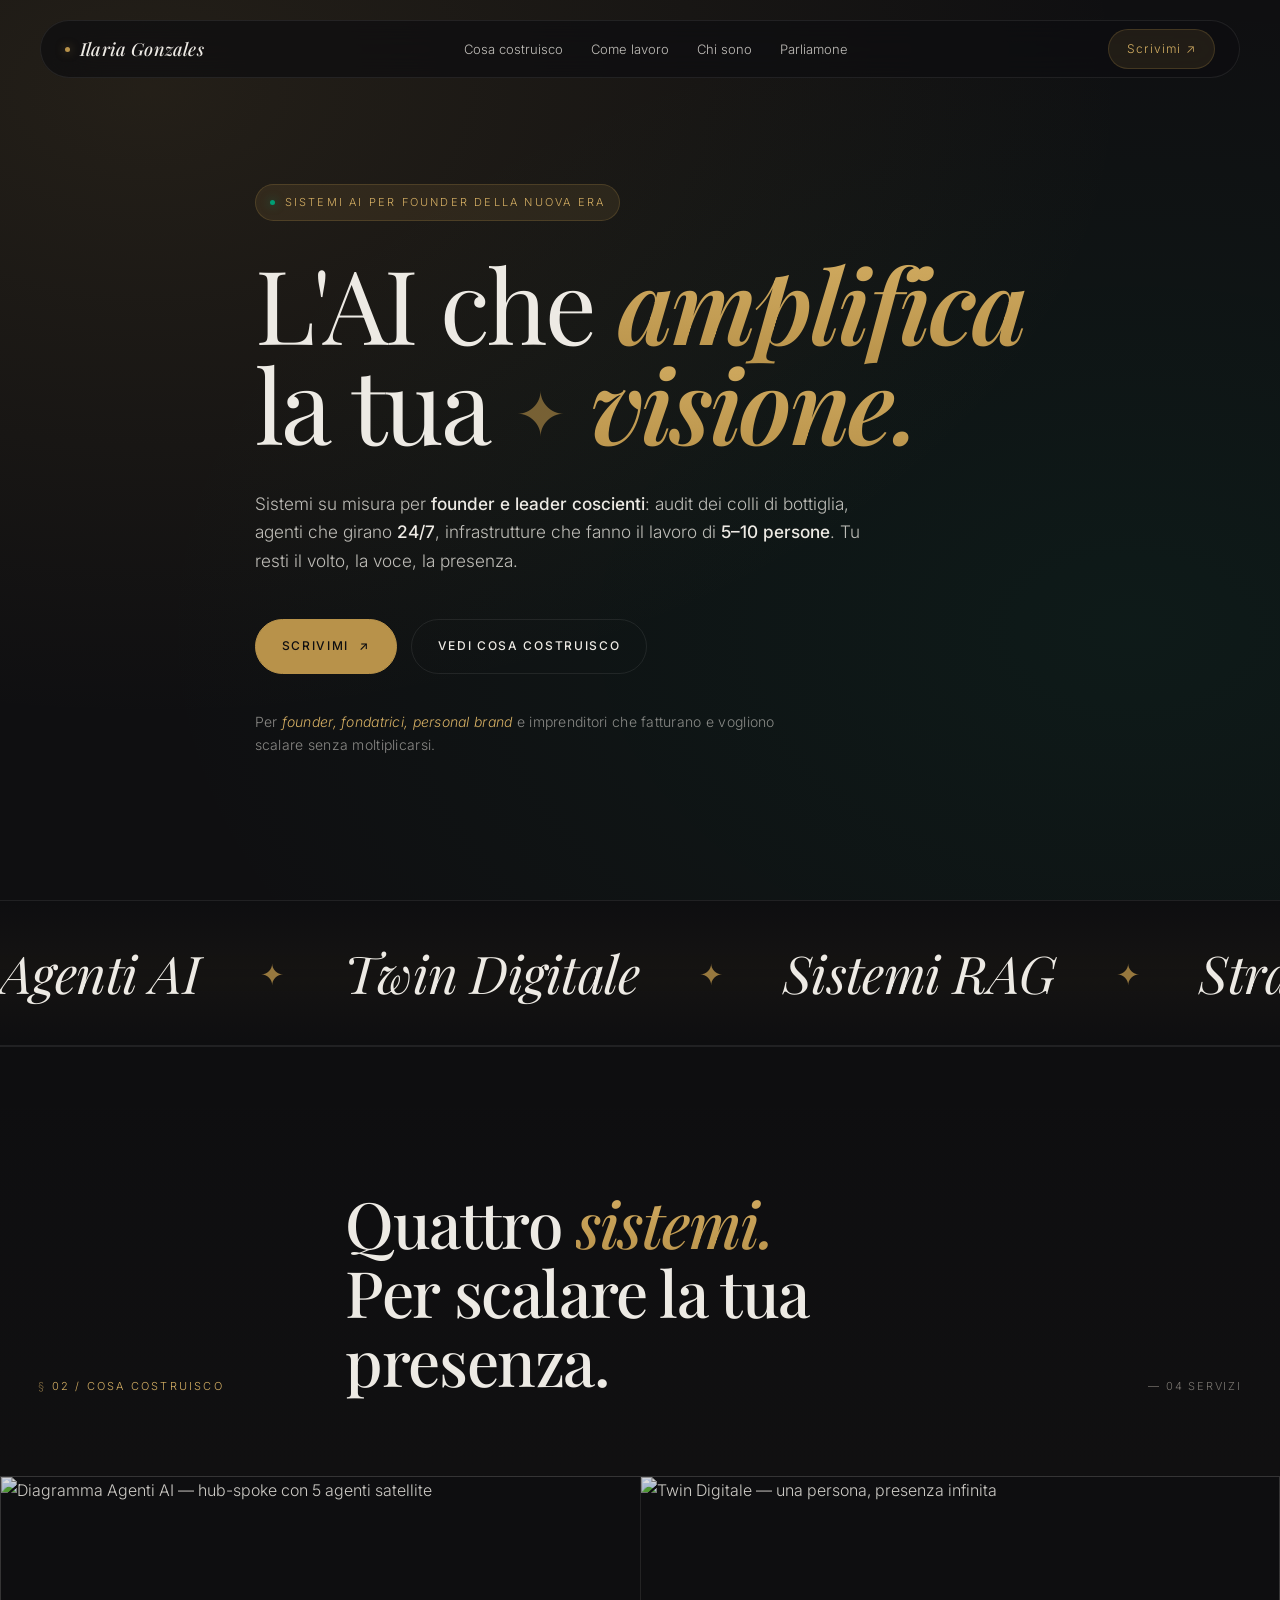
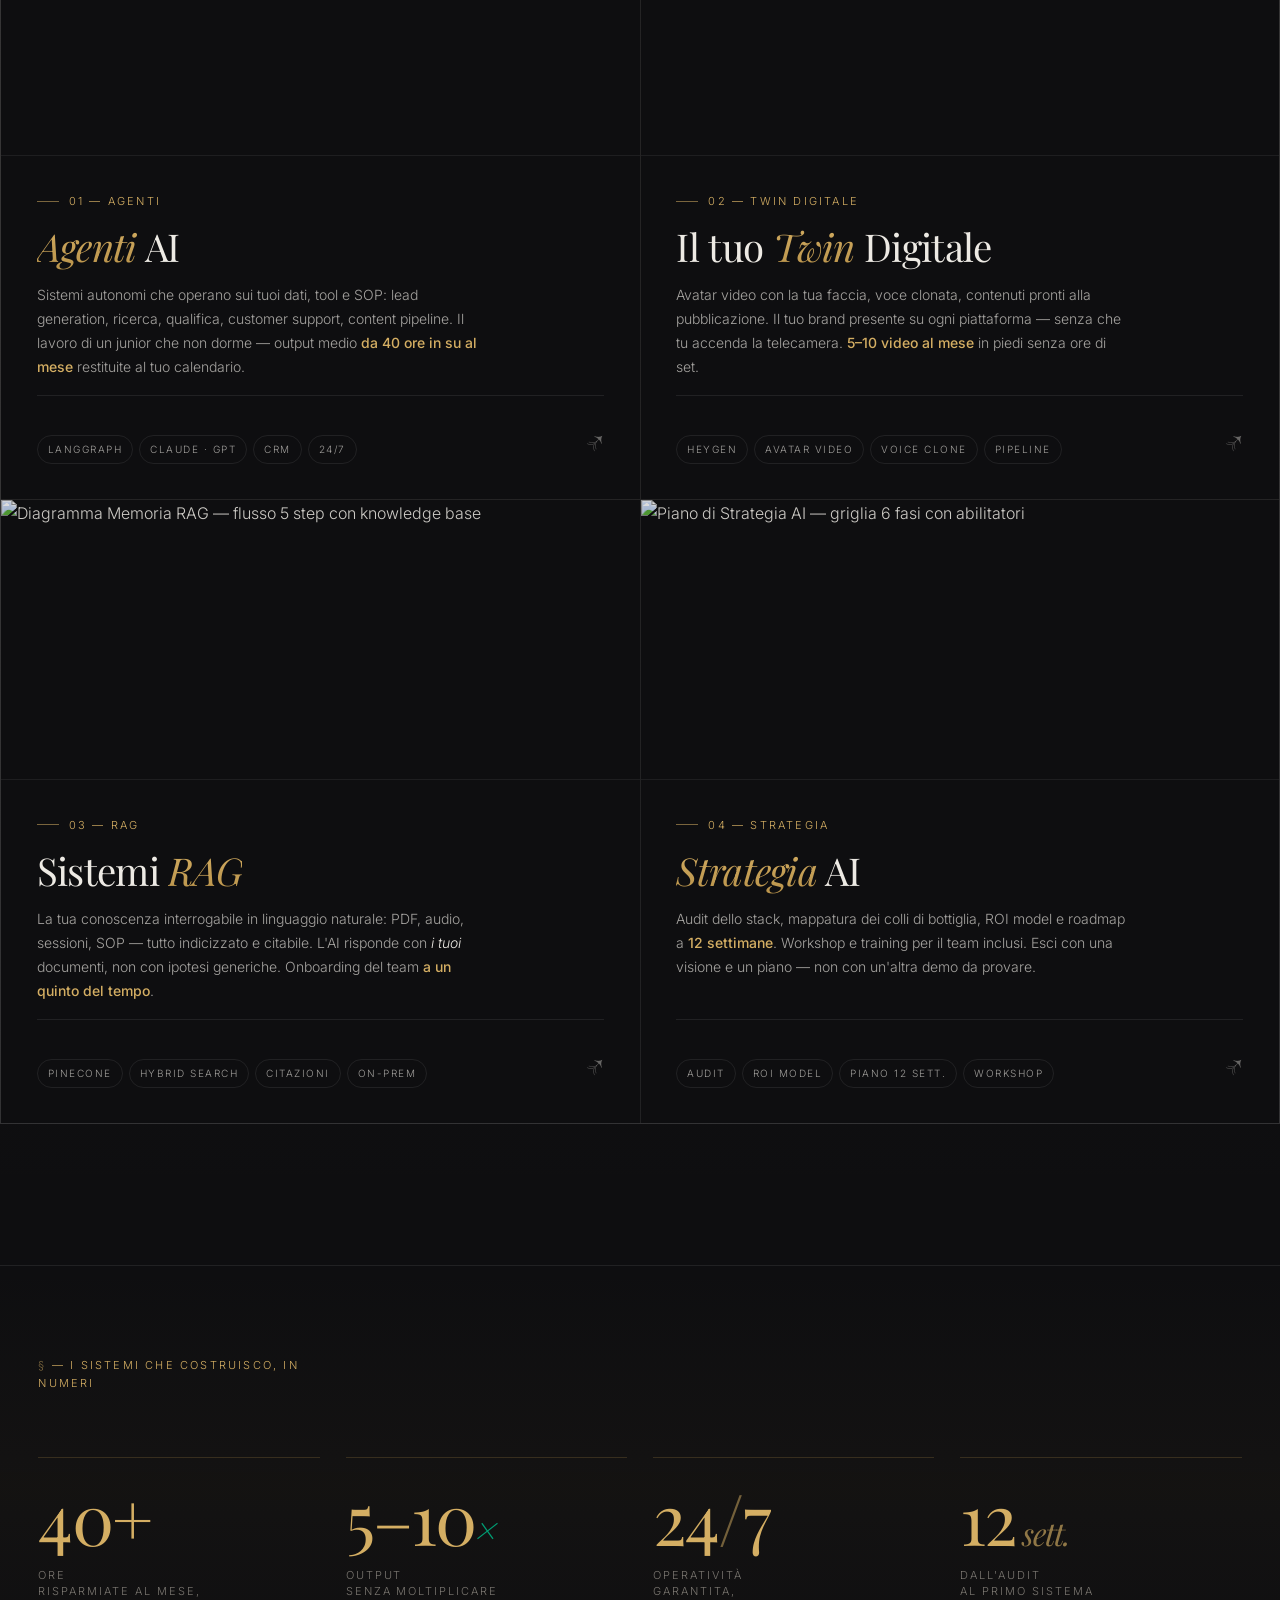
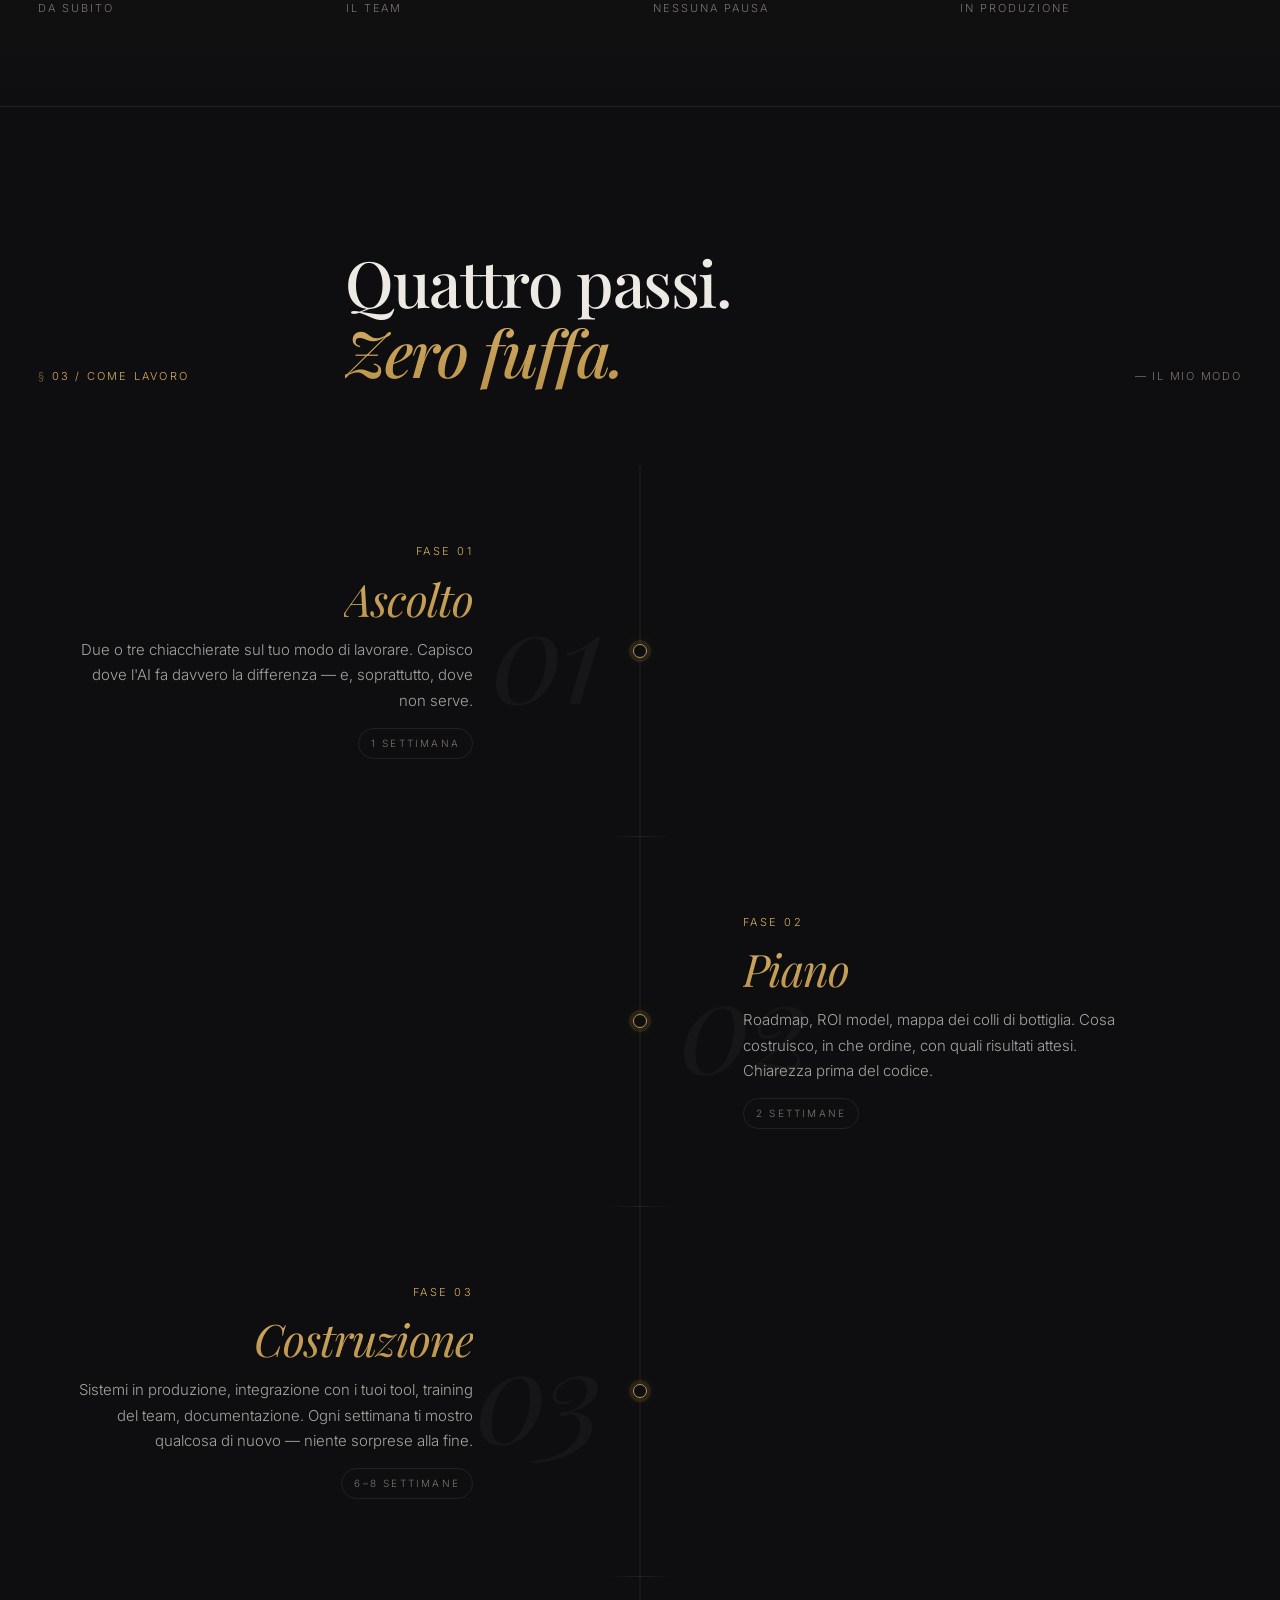
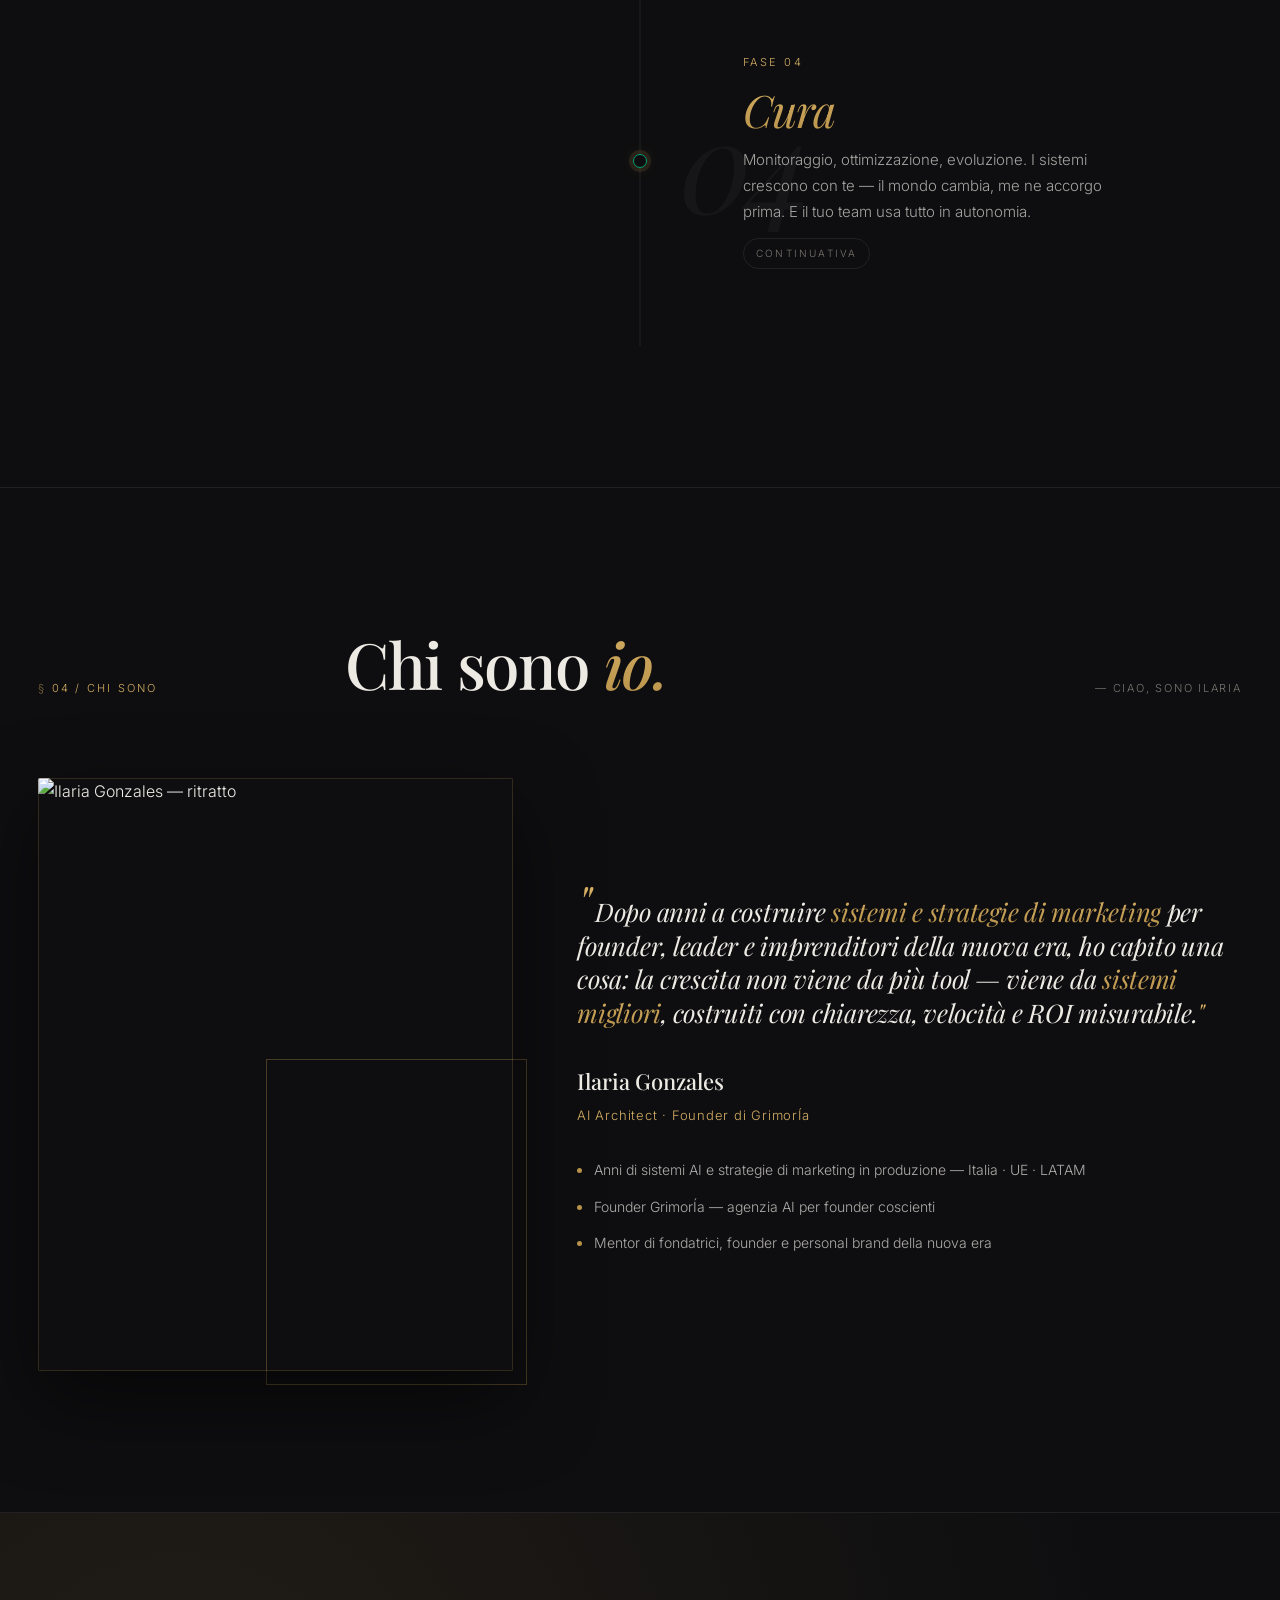
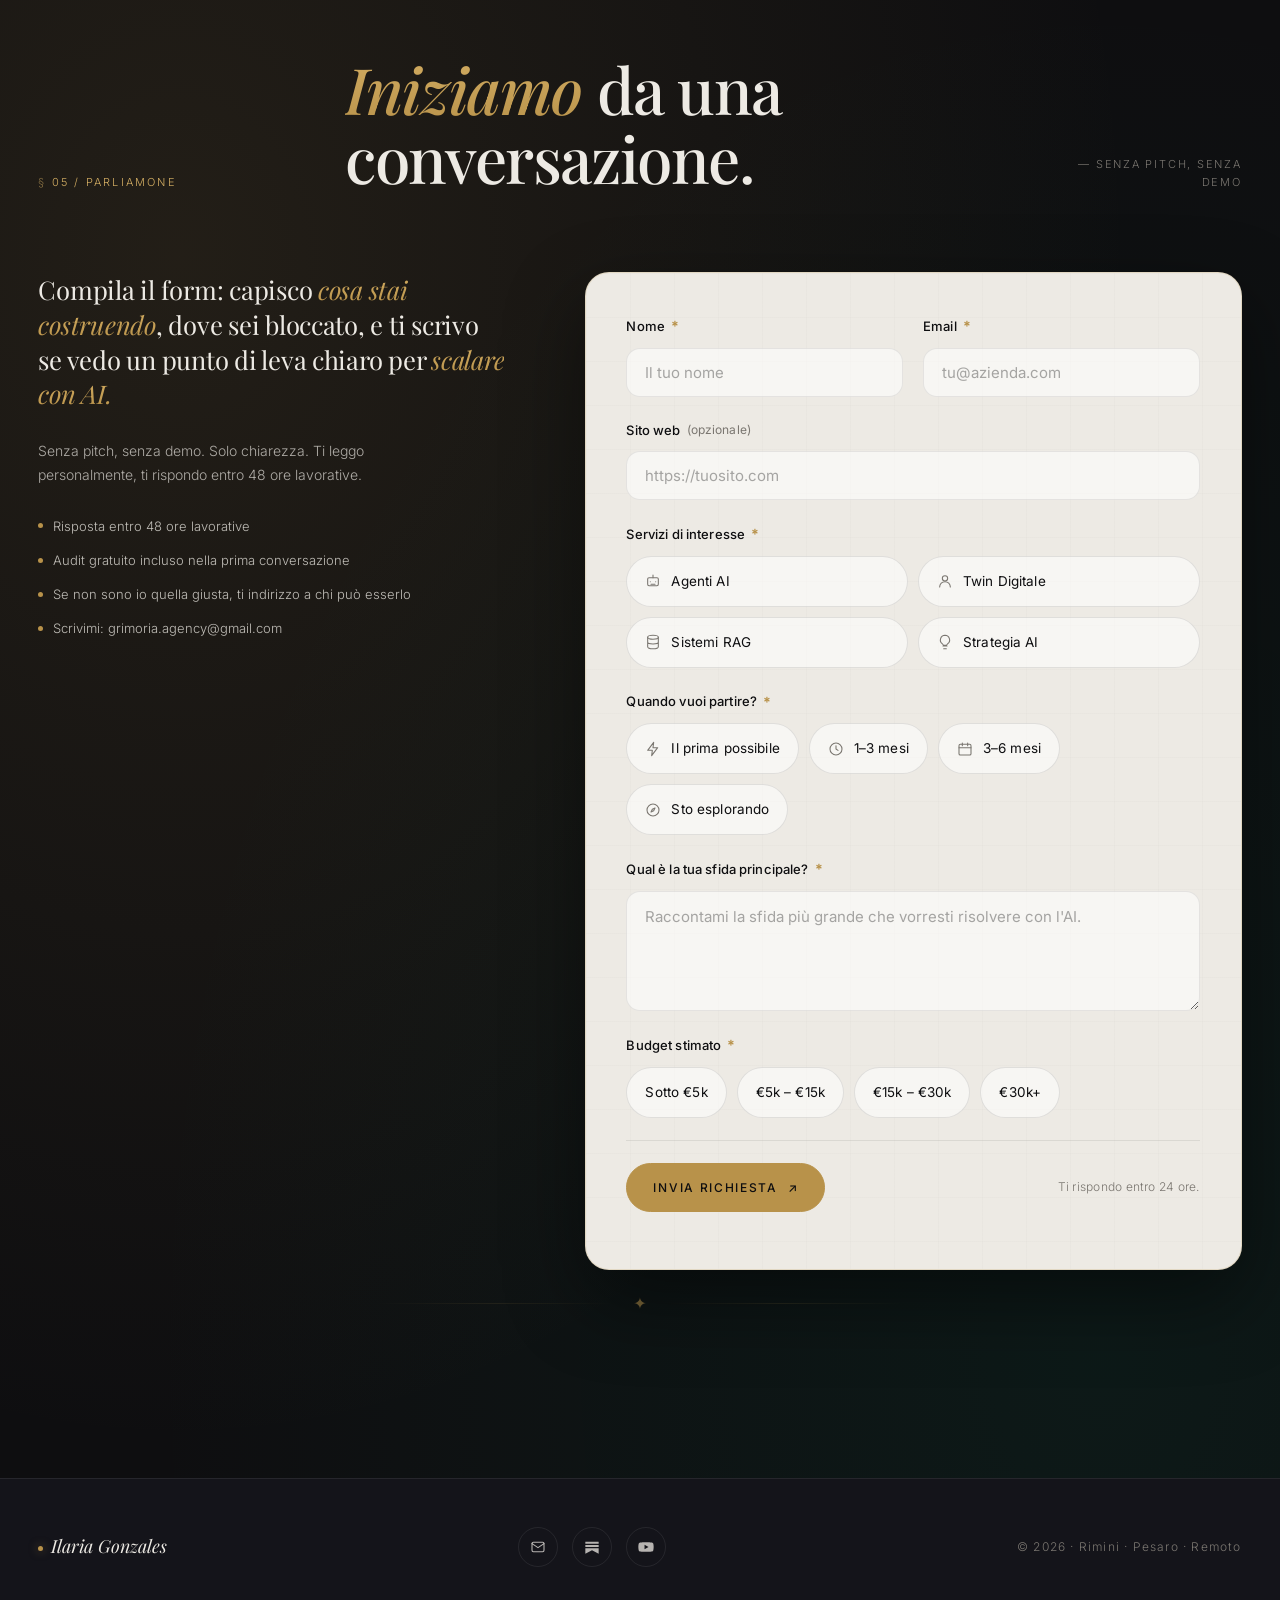
==== commit 4764c1ab: "feat(agency): nuovo copy Grimoria + Teddy-grammar Direzione: voce italiana premium Playfair, grammat" ====
--- a/site/public/agency/index.html
+++ b/site/public/agency/index.html
@@ -583,38 +583,35 @@
 <nav id="nav">
   <a href="#top" class="brand"><span class="orn-dot"></span>Ilaria Gonzales</a>
   <ul>
-    <li><a href="#services">Cosa faccio</a></li>
+    <li><a href="#services">Cosa costruisco</a></li>
     <li><a href="#approach">Come lavoro</a></li>
     <li><a href="#about">Chi sono</a></li>
     <li><a href="#contact">Parliamone</a></li>
   </ul>
-  <a href="#contact" class="cta-nav">Prenota ↗</a>
+  <a href="#contact" class="cta-nav">Scrivimi ↗</a>
 </nav>
 
 <!-- hero -->
 <main id="top">
 <section class="hero">
   <div class="wrap hero-inner">
-    <div class="eyebrow reveal"><span class="orn-dot"></span>Disponibile · primavera 2026</div>
+    <div class="eyebrow reveal"><span class="orn-dot"></span>Sistemi AI per founder della nuova era</div>
     <h1 class="reveal reveal-d1">
-      Trasforma l'AI <br/>nel tuo <em>vantaggio</em> <span class="ornament">✦</span> <em>competitivo.</em>
+      L'AI che <em>amplifica</em> <br/>la tua <span class="ornament">✦</span> <em>visione.</em>
     </h1>
     <p class="sub reveal reveal-d2">
-      Aiuto <b>personal brand, fondatori e imprenditori</b> a far lavorare l'AI al posto loro,
-      non al posto del pensiero. Strumenti su misura che ti restituiscono
-      <b>10 ore alla settimana</b> — dalla prima chiacchierata alla consegna,
-      <b>io</b>, nessun tramite in mezzo.
+      Sistemi su misura per <b>founder e leader coscienti</b>: audit dei colli di bottiglia,
+      agenti che girano <b>24/7</b>, infrastrutture che fanno il lavoro di <b>5–10 persone</b>.
+      Tu resti il volto, la voce, la presenza.
     </p>
     <div class="ctas reveal reveal-d3">
-      <a class="btn" href="#contact">Prenota una consulenza <span class="arr">↗</span></a>
-      <a class="btn ghost" href="#services">Cosa posso fare per te</a>
+      <a class="btn" href="#contact">Scrivimi <span class="arr">↗</span></a>
+      <a class="btn ghost" href="#services">Vedi cosa costruisco</a>
     </div>
-    <div class="meta-row reveal reveal-d4">
-      <div><span class="tag">Dove</span><b>Rimini · Pesaro · Remoto</b></div>
-      <div><span class="tag">Dal</span><b>2018</b></div>
-      <div><span class="tag">Per chi</span><b>Personal brand · fondatori · imprese</b></div>
-      <div><span class="tag">Ti rispondo</span><b>Entro 24 ore</b></div>
-    </div>
+    <p class="hero-filter reveal reveal-d4" style="margin-top:36px;font-size:14px;letter-spacing:.02em;color:rgba(237,234,228,.55);max-width:62ch;line-height:1.65">
+      Per <em style="font-style:italic;color:var(--gold-2)">founder, fondatrici, personal brand</em> e
+      imprenditori che fatturano e vogliono scalare senza moltiplicarsi.
+    </p>
   </div>
 </section>
 </main>
@@ -631,8 +628,8 @@
 <section class="services" id="services">
   <div class="wrap">
     <div class="section-head">
-      <span class="id">02 / Cosa faccio</span>
-      <h2 class="reveal">Quattro modi <br/>per <em>liberarti tempo.</em></h2>
+      <span class="id">02 / Cosa costruisco</span>
+      <h2 class="reveal">Quattro <em>sistemi.</em> <br/>Per scalare la tua presenza.</h2>
       <span class="kicker">— 04 servizi</span>
     </div>
   </div>
@@ -646,7 +643,7 @@
       <div class="svc-card-body">
         <div class="svc-card-num">01 — Agenti</div>
         <h3 class="svc-card-title"><em>Agenti</em> AI</h3>
-        <p class="svc-card-desc">Sistemi autonomi su misura per il lavoro ripetitivo: lead generation, enrichment, ricerca, customer support. Operano sui tuoi dati, sui tuoi tool, sulle tue SOP.</p>
+        <p class="svc-card-desc">Sistemi autonomi che operano sui tuoi dati, tool e SOP: lead generation, ricerca, qualifica, customer support, content pipeline. Il lavoro di un junior che non dorme — output medio <b style="color:var(--gold-2);font-weight:500">da 40 ore in su al mese</b> restituite al tuo calendario.</p>
         <div class="svc-card-footer">
           <div class="svc-card-tags">
             <span>LangGraph</span><span>Claude · GPT</span><span>CRM</span><span>24/7</span>
@@ -664,7 +661,7 @@
       <div class="svc-card-body">
         <div class="svc-card-num">02 — Twin Digitale</div>
         <h3 class="svc-card-title">Il tuo <em>Twin</em> Digitale</h3>
-        <p class="svc-card-desc">Creo la tua versione digitale — avatar video, voce clonata, contenuti "girati" da te senza stare sotto le luci. Il tuo brand scala, mentre tu fai altro.</p>
+        <p class="svc-card-desc">Avatar video con la tua faccia, voce clonata, contenuti pronti alla pubblicazione. Il tuo brand presente su ogni piattaforma — senza che tu accenda la telecamera. <b style="color:var(--gold-2);font-weight:500">5–10 video al mese</b> in piedi senza ore di set.</p>
         <div class="svc-card-footer">
           <div class="svc-card-tags">
             <span>HeyGen</span><span>Avatar video</span><span>Voice clone</span><span>Pipeline</span>
@@ -682,7 +679,7 @@
       <div class="svc-card-body">
         <div class="svc-card-num">03 — RAG</div>
         <h3 class="svc-card-title">Sistemi <em>RAG</em></h3>
-        <p class="svc-card-desc">La tua conoscenza, interrogabile. Embedding privati, citazioni, controllo accessi — l'AI risponde con <em style="-webkit-text-fill-color:inherit;color:var(--pearl)">i tuoi</em> documenti, non con le ipotesi di un modello generico.</p>
+        <p class="svc-card-desc">La tua conoscenza interrogabile in linguaggio naturale: PDF, audio, sessioni, SOP — tutto indicizzato e citabile. L'AI risponde con <em style="-webkit-text-fill-color:inherit;color:var(--pearl)">i tuoi</em> documenti, non con ipotesi generiche. Onboarding del team <b style="color:var(--gold-2);font-weight:500">a un quinto del tempo</b>.</p>
         <div class="svc-card-footer">
           <div class="svc-card-tags">
             <span>Pinecone</span><span>Hybrid search</span><span>Citazioni</span><span>On-prem</span>
@@ -700,7 +697,7 @@
       <div class="svc-card-body">
         <div class="svc-card-num">04 — Strategia</div>
         <h3 class="svc-card-title"><em>Strategia</em> AI</h3>
-        <p class="svc-card-desc">Roadmap, audit dello stack, mappatura delle opportunità e piano implementativo a 12 settimane. Workshop e training per il team inclusi. Chiarezza prima del codice.</p>
+        <p class="svc-card-desc">Audit dello stack, mappatura dei colli di bottiglia, ROI model e roadmap a <b style="color:var(--gold-2);font-weight:500">12 settimane</b>. Workshop e training per il team inclusi. Esci con una visione e un piano — non con un'altra demo da provare.</p>
         <div class="svc-card-footer">
           <div class="svc-card-tags">
             <span>Audit</span><span>ROI model</span><span>Piano 12 sett.</span><span>Workshop</span>
@@ -712,6 +709,38 @@
 
   </div>
 </section>
+
+<!-- numbers strip -->
+<section class="numbers" style="border-top:1px solid var(--border-light);padding:clamp(56px,7vw,96px) 0;background:linear-gradient(180deg,transparent,rgba(184,146,74,.03) 50%,transparent)">
+  <div class="wrap">
+    <div class="section-head" style="margin-bottom:clamp(40px,5vw,64px)">
+      <span class="id" style="color:var(--gold-2)">— I sistemi che costruisco, in numeri</span>
+    </div>
+    <div class="num-grid" style="display:grid;grid-template-columns:repeat(4,1fr);gap:clamp(16px,2vw,32px)">
+      <div class="num-cell reveal" style="border-top:1px solid var(--border-gold);padding-top:24px">
+        <div style="font-family:'Playfair Display',serif;font-size:clamp(48px,5.5vw,84px);font-weight:400;letter-spacing:-.025em;line-height:1;color:var(--gold-2)">40+</div>
+        <div style="font-size:11px;letter-spacing:.18em;text-transform:uppercase;color:var(--stone);margin-top:14px;line-height:1.5">ore<br/>risparmiate al mese,<br/>da subito</div>
+      </div>
+      <div class="num-cell reveal reveal-d1" style="border-top:1px solid var(--border-gold);padding-top:24px">
+        <div style="font-family:'Playfair Display',serif;font-size:clamp(48px,5.5vw,84px);font-weight:400;letter-spacing:-.025em;line-height:1;color:var(--gold-2)">5–10<span style="font-style:italic;font-size:.6em;color:var(--emerald)">×</span></div>
+        <div style="font-size:11px;letter-spacing:.18em;text-transform:uppercase;color:var(--stone);margin-top:14px;line-height:1.5">output<br/>senza moltiplicare<br/>il team</div>
+      </div>
+      <div class="num-cell reveal reveal-d2" style="border-top:1px solid var(--border-gold);padding-top:24px">
+        <div style="font-family:'Playfair Display',serif;font-size:clamp(48px,5.5vw,84px);font-weight:400;letter-spacing:-.025em;line-height:1;color:var(--gold-2)">24<span style="opacity:.5">/</span>7</div>
+        <div style="font-size:11px;letter-spacing:.18em;text-transform:uppercase;color:var(--stone);margin-top:14px;line-height:1.5">operatività<br/>garantita,<br/>nessuna pausa</div>
+      </div>
+      <div class="num-cell reveal reveal-d3" style="border-top:1px solid var(--border-gold);padding-top:24px">
+        <div style="font-family:'Playfair Display',serif;font-size:clamp(48px,5.5vw,84px);font-weight:400;letter-spacing:-.025em;line-height:1;color:var(--gold-2)">12<span style="font-size:.45em;font-style:italic;opacity:.65;margin-left:6px">sett.</span></div>
+        <div style="font-size:11px;letter-spacing:.18em;text-transform:uppercase;color:var(--stone);margin-top:14px;line-height:1.5">dall'audit<br/>al primo sistema<br/>in produzione</div>
+      </div>
+    </div>
+  </div>
+</section>
+<style>
+@media(max-width:760px){
+  .num-grid{grid-template-columns:repeat(2,1fr)!important}
+}
+</style>
 
 <!-- approach -->
 <section class="approach" id="approach">
@@ -729,7 +758,7 @@
           <div class="tl-content">
             <div class="tl-n">Fase 01</div>
             <h3 class="tl-title"><em>Ascolto</em></h3>
-            <p class="tl-desc">Due o tre chiacchierate e uno sguardo al tuo modo di lavorare. Capiamo insieme dove l'AI fa davvero la differenza — e, soprattutto, dove non serve.</p>
+            <p class="tl-desc">Due o tre chiacchierate sul tuo modo di lavorare. Capisco dove l'AI fa davvero la differenza — e, soprattutto, dove non serve.</p>
             <span class="tl-meta">1 settimana</span>
           </div>
         </div>
@@ -750,8 +779,8 @@
           <div class="tl-content">
             <div class="tl-n">Fase 02</div>
             <h3 class="tl-title"><em>Piano</em></h3>
-            <p class="tl-desc">Un piano chiaro, scritto in italiano: cosa costruisco, in che ordine, con quali risultati attesi. Decidi tu, in anticipo, prima che parta il lavoro vero.</p>
-            <span class="tl-meta">1–2 settimane</span>
+            <p class="tl-desc">Roadmap, ROI model, mappa dei colli di bottiglia. Cosa costruisco, in che ordine, con quali risultati attesi. Chiarezza prima del codice.</p>
+            <span class="tl-meta">2 settimane</span>
           </div>
         </div>
         <div class="tl-n-bg">02</div>
@@ -763,8 +792,8 @@
           <div class="tl-content">
             <div class="tl-n">Fase 03</div>
             <h3 class="tl-title"><em>Costruzione</em></h3>
-            <p class="tl-desc">Ogni settimana ti mostro qualcosa di nuovo. Niente mesi di silenzio e una sorpresa alla fine — vedi come nascono le cose, pezzo per pezzo.</p>
-            <span class="tl-meta">4–12 settimane</span>
+            <p class="tl-desc">Sistemi in produzione, integrazione con i tuoi tool, training del team, documentazione. Ogni settimana ti mostro qualcosa di nuovo — niente sorprese alla fine.</p>
+            <span class="tl-meta">6–8 settimane</span>
           </div>
         </div>
         <div class="tl-dot-wrap" style="display:flex;justify-content:center;padding:0 clamp(16px,2.5vw,36px)">
@@ -784,7 +813,7 @@
           <div class="tl-content">
             <div class="tl-n">Fase 04</div>
             <h3 class="tl-title"><em>Cura</em></h3>
-            <p class="tl-desc">Continuo a tenere d'occhio le cose anche dopo la consegna. Il mondo cambia — me ne accorgo prima di te. E insegno al tuo team a usare tutto in autonomia.</p>
+            <p class="tl-desc">Monitoraggio, ottimizzazione, evoluzione. I sistemi crescono con te — il mondo cambia, me ne accorgo prima. E il tuo team usa tutto in autonomia.</p>
             <span class="tl-meta">Continuativa</span>
           </div>
         </div>
@@ -810,22 +839,18 @@
         </div>
       </div>
       <div class="about-body reveal reveal-d1">
-        <p class="lede">
-          Sono Ilaria. Aiuto <em>personal brand, fondatori e imprenditori</em>
-          a far <em>funzionare davvero</em> l'AI nel lavoro di ogni giorno.
-          Non domani. <em>Adesso.</em>
+        <p class="lede" style="font-style:italic">
+          <span style="font-size:48px;line-height:0;color:var(--gold-2);font-style:italic;margin-right:4px">"</span>Dopo anni a costruire <em>sistemi e strategie di marketing</em> per founder, leader e imprenditori della nuova era, ho capito una cosa: la crescita non viene da più tool — viene da <em>sistemi migliori</em>, costruiti con chiarezza, velocità e ROI misurabile.<span style="color:var(--gold-2)">"</span>
         </p>
-        <p class="body">
-          Dal 2018 costruisco strumenti che lavorano al posto delle persone, dentro le realtà
-          di chi mi sceglie. Niente presentazioni infinite, niente contratti lunghi che non
-          servono, niente scatole nere. Solo cose che funzionano, aggiornamenti ogni settimana,
-          risultati che si possono misurare.
+        <p class="body" style="margin-top:32px;display:flex;flex-direction:column;gap:4px">
+          <b style="font-family:'Playfair Display',serif;font-size:22px;font-weight:500;color:var(--pearl);font-style:normal">Ilaria Gonzales</b>
+          <span style="font-size:13px;letter-spacing:.06em;color:var(--gold-2)">AI Architect · Founder di GrimorÍa</span>
         </p>
-        <div class="about-stats">
-          <div><b>42+</b><span class="tag">Progetti consegnati</span></div>
-          <div><b>1.800h</b><span class="tag">Restituite / anno</span></div>
-          <div><b>24h</b><span class="tag">Ti rispondo entro</span></div>
-        </div>
+        <ul style="list-style:none;margin-top:32px;display:flex;flex-direction:column;gap:14px;padding:0">
+          <li style="font-size:14px;color:rgba(237,234,228,.72);display:flex;align-items:flex-start;gap:12px;line-height:1.6"><span style="width:5px;height:5px;border-radius:50%;background:var(--gold);flex-shrink:0;margin-top:9px"></span>Anni di sistemi AI e strategie di marketing in produzione — Italia · UE · LATAM</li>
+          <li style="font-size:14px;color:rgba(237,234,228,.72);display:flex;align-items:flex-start;gap:12px;line-height:1.6"><span style="width:5px;height:5px;border-radius:50%;background:var(--gold);flex-shrink:0;margin-top:9px"></span>Founder GrimorÍa — agenzia AI per founder coscienti</li>
+          <li style="font-size:14px;color:rgba(237,234,228,.72);display:flex;align-items:flex-start;gap:12px;line-height:1.6"><span style="width:5px;height:5px;border-radius:50%;background:var(--gold);flex-shrink:0;margin-top:9px"></span>Mentor di fondatrici, founder e personal brand della nuova era</li>
+        </ul>
       </div>
     </div>
   </div>
@@ -836,25 +861,25 @@
   <div class="wrap">
     <div class="section-head">
       <span class="id">05 / Parliamone</span>
-      <h2 class="reveal">Iniziamo da una <em>chiacchierata.</em></h2>
-      <span class="kicker">— Gratuita · 30 minuti</span>
+      <h2 class="reveal"><em>Iniziamo</em> da una conversazione.</h2>
+      <span class="kicker">— Senza pitch, senza demo</span>
     </div>
 
     <div class="contact-grid">
       <div class="contact-copy reveal">
         <p class="lead">
-          Raccontami <em>chi sei</em> e <em>cosa posso fare per te.</em>
-          Ti leggo personalmente, ti rispondo entro 24 ore.
+          Compila il form: capisco <em>cosa stai costruendo</em>,
+          dove sei bloccato, e ti scrivo se vedo un punto di leva
+          chiaro per <em>scalare con AI.</em>
         </p>
         <p class="note">
-          La prima chiacchierata è gratuita e dura 30 minuti.
-          Prezzi chiari dall'inizio. Nessun impegno, nessuna presentazione.
-          Solo due persone che parlano del tuo lavoro.
+          Senza pitch, senza demo. Solo chiarezza.
+          Ti leggo personalmente, ti rispondo entro 48 ore lavorative.
         </p>
         <ul>
-          <li>Ti rispondo entro 24 ore</li>
-          <li>Prima mezz'ora offerta da me</li>
-          <li>Riservatezza garantita</li>
+          <li>Risposta entro 48 ore lavorative</li>
+          <li>Audit gratuito incluso nella prima conversazione</li>
+          <li>Se non sono io quella giusta, ti indirizzo a chi può esserlo</li>
           <li>Scrivimi: grimoria.agency@gmail.com</li>
         </ul>
       </div>
